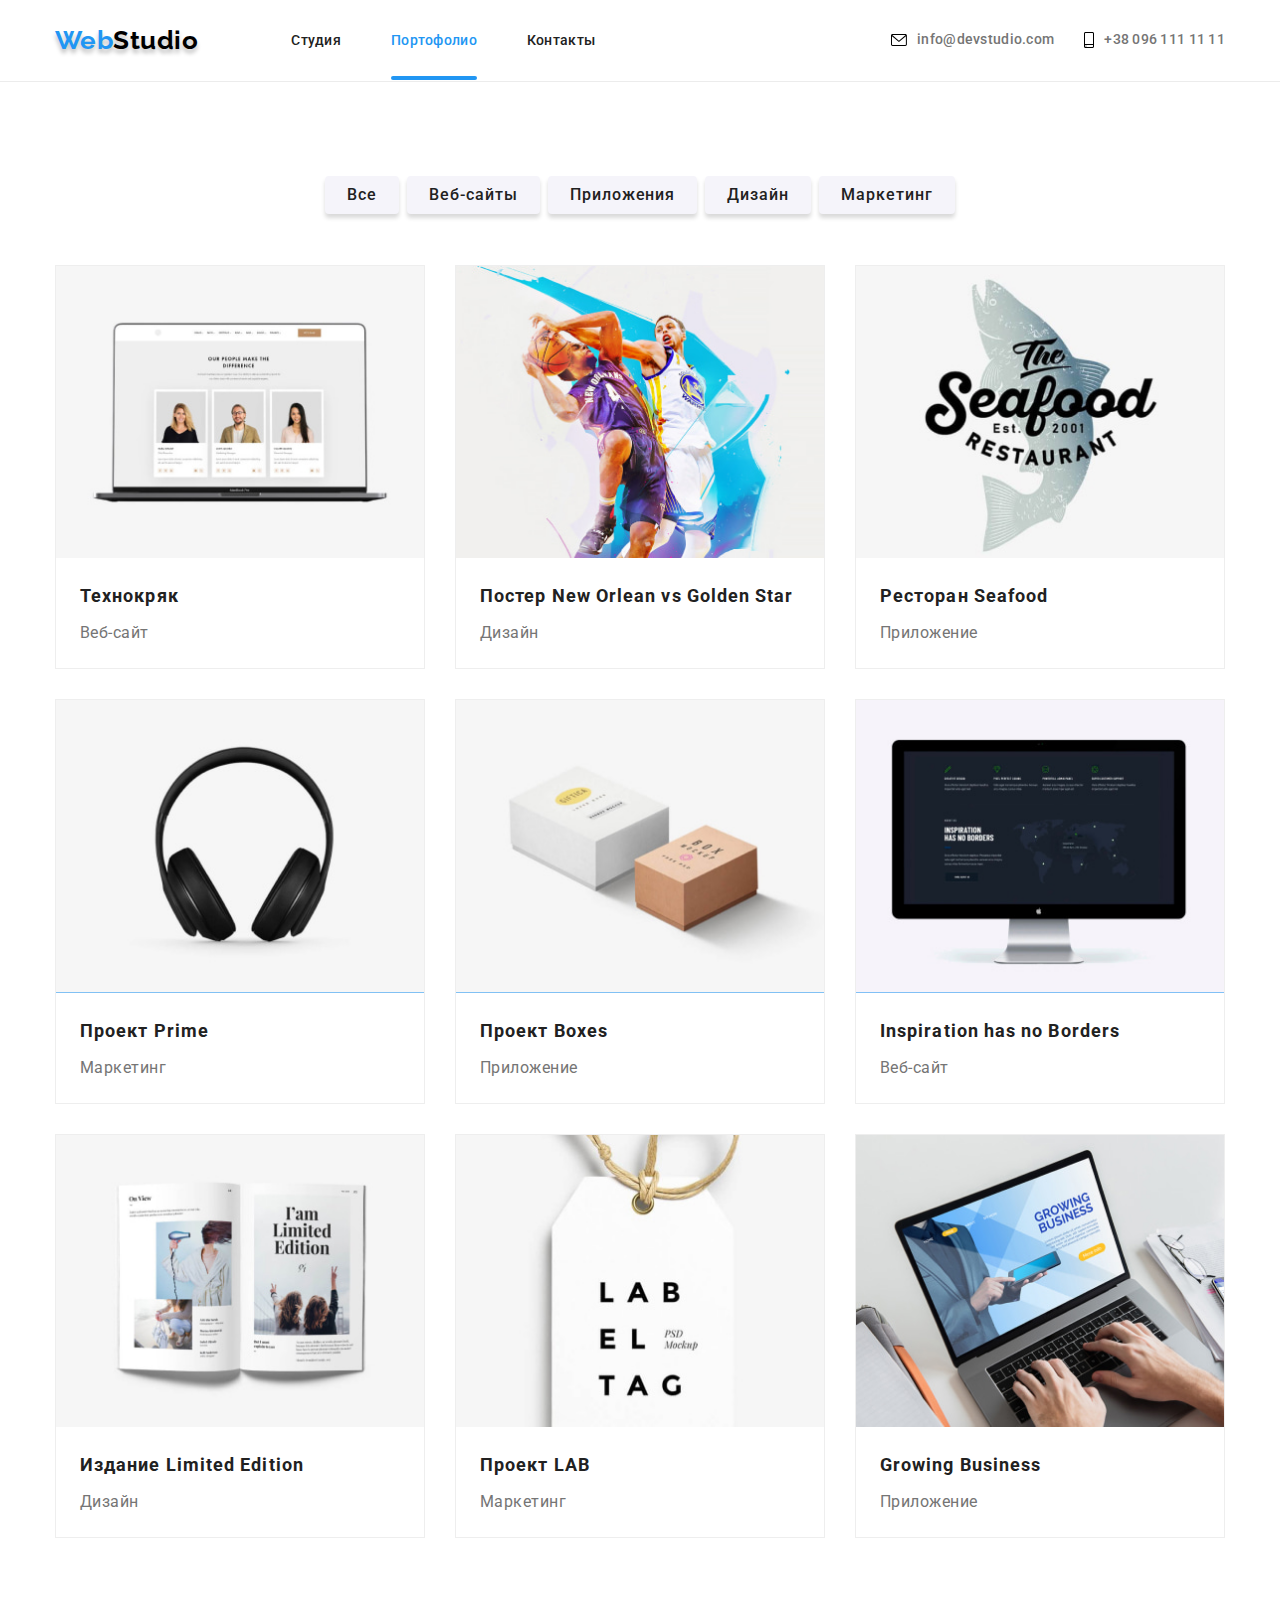
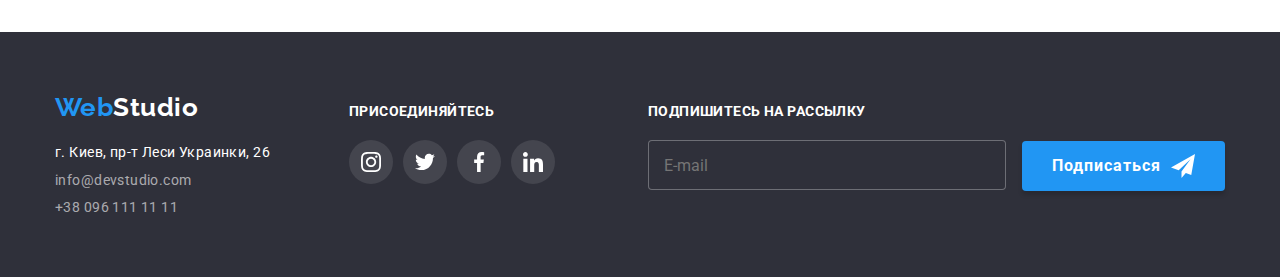
==== portfolio.html @ 53c4ccf6 "Добавляет ДЗ7" ====
<!DOCTYPE html>
<html lang="ru">
<head>
    <meta charset="UTF-8">
    <meta http-equiv="X-UA-Compatible" content="IE=edge">
    <meta name="viewport" content="width=device-width, initial-scale=1.0">
    <title>Портфолио</title>
    <link rel="preconnect" href="https://fonts.googleapis.com">
    <link rel="preconnect" href="https://fonts.gstatic.com" crossorigin>
    <link
        href="https://fonts.googleapis.com/css2?family=Hurricane&family=Raleway:wght@700&family=Roboto:wght@400;500;700;900&display=swap"
        rel="stylesheet">
    <link rel="stylesheet" href="https://cdnjs.cloudflare.com/ajax/libs/modern-normalize/1.1.0/modern-normalize.min.css">
    <link rel="stylesheet" href="./css/main.min.css">
</head>
<body>

    <!--Шапка сайта-->
    <header class="page-header">
        <div class="container container__header">
            <a href="./index.html" class="logo"><span class="logo__web">Web</span>Studio</a>
            <nav>
                <ul class="navigation">
                    <li class="navigation__item"><a href="./index.html" class="navigation__link">Студия</a></li>
                    <li class="navigation__item"><a href="./portfolio.html" class="navigation__link navigation__link--current">Портофолио</a></li>
                    <li class="navigation__item"><a href="" class="navigation__link">Контакты</a></li>
                </ul>
            </nav>
            <ul class="contacts-list">
                <li class="contacts-lis__item"><a href="mailto:info@devstudio.com" class="contacts-list__link">
                        <span class="contacts-list__icon">
                            <svg class="button-icon" width="16px" height="12px">
                                <use href="./images/icons.svg#icon-envelope"></use>
                            </svg>
                        </span>
                        info@devstudio.com</a></li>
                <li class="contacts-lis__item"><a href="tel:+380961111111" class="contacts-list__link">
                        <span class="contacts-list__icon">
                            <svg class="button-icon" width="10px" height="16px">
                                <use href="./images/icons.svg#icon-smartphone"></use>
                            </svg>
                        </span>
                        +38 096 111 11 11</a></li>
            </ul>
        </div>
    </header>

    <main>

        <!--Наше портфолио-->
        <section class="section">
            <div class="container">
                <h1 class="visually-hidden">Наше портфолио</h1>
                <ul class="button-list">
                    <li class="button-list__item">
                        <button type="button" class="button button--secondary">Все</button>
                    </li>

                    <li class="button-list__item">
                        <button type="button" class="button button--secondary">Веб-сайты</button>
                    </li>

                    <li class="button-list__item">
                        <button type="button" class="button button--secondary">Приложения</button>
                    </li>

                    <li class="button-list__item">
                        <button type="button" class="button button--secondary">Дизайн</button>
                    </li>
                    
                    <li class="button-list__item">
                        <button type="button" class="button button--secondary">Маркетинг</button>
                    </li>
                </ul>

                <ul class="card-list">
                    <li class="card-list__item">
                        <a href="" class="card-work">
                            <div class="card-work__thumb">
                                <img src="./images/technoquack.jpg" alt="Пример веб-сайта на ноут-буке">
                                <div class="card-work___overlay">
                                    <p class="card-work__description">Ресурс предлагает комплексные предложения с разным уровнем функционала и сервисов. Все это
                                        позволит посетителю получить
                                        исчерпывающие сведения о компании или частном лице.</p>
                                </div>
                            </div>
                            <div class="card-work__article">
                                <h2 class="card-work__title">Технокряк</h2>
                                <p class="card-work__category">Веб-сайт</p>
                            </div>
                        </a>
                    </li>

                    <li class="card-list__item">
                        <a href="" class="card-work">
                            <div class="card-work__thumb">
                                <img src="./images/orlean.jpg" alt="Два баскетболиста">
                                <div class="card-work___overlay">
                                    <p class="card-work__description">Ресурс предлагает комплексные предложения с разным уровнем функционала и сервисов. Все это
                                        позволит посетителю получить
                                        исчерпывающие сведения о компании или частном лице.</p>
                                </div>
                            </div>
                            <div class="card-work__article">
                                <h2 class="card-work__title">Постер New Orlean vs Golden Star</h2>
                                <p class="card-work__category">Дизайн</p>
                            </div>
                        </a>
                    </li>

                    <li class="card-list__item">
                        <a href="" class="card-work">
                            <div class="card-work__thumb">
                                <img src="./images/seafood.jpg" alt="Эмблема рыбного ресторана">
                                <div class="card-work___overlay">
                                    <p class="card-work__description">Ресурс предлагает комплексные предложения с разным уровнем функционала и сервисов. Все это
                                        позволит посетителю получить
                                        исчерпывающие сведения о компании или частном лице.</p>
                                </div>
                            </div>
                            <div class="card-work__article">
                                <h2 class="card-work__title">Ресторан Seafood</h2>
                                <p class="card-work__category">Приложение</p>
                            </div>
                        </a>
                    </li>

                    <li class="card-list__item">
                        <a href="" class="card-work">
                            <div class="card-work__thumb">
                                <img src="./images/prime.jpg" alt="Черные наушники">
                                <div class="card-work___overlay">
                                    <p class="card-work__description">Ресурс предлагает комплексные предложения с разным уровнем функционала и сервисов. Все это
                                        позволит посетителю получить
                                        исчерпывающие сведения о компании или частном лице.</p>
                                </div>
                            </div>
                            <div class="card-work__article">
                                <h2 class="card-work__title">Проект Prime</h2>
                                <p class="card-work__category">Маркетинг</p>
                            </div>
                        </a>
                    </li>

                    <li class="card-list__item">
                        <a href="" class="card-work">
                            <div class="card-work__thumb">
                                <img src="./images/boxes.jpg" alt="Две картонные каробки">
                                <div class="card-work___overlay">
                                    <p class="card-work__description">Ресурс предлагает комплексные предложения с разным уровнем функционала и сервисов. Все это
                                        позволит посетителю получить
                                        исчерпывающие сведения о компании или частном лице.</p>
                                </div>
                            </div>
                            <div class="card-work__article">
                                <h2 class="card-work__title">Проект Boxes</h2>
                                <p class="card-work__category">Приложение</p>
                            </div>
                        </a>
                    </li>

                    <li class="card-list__item">
                        <a href="" class="card-work">
                            <div class="card-work__thumb">
                                <img src="./images/inspiration.jpg" alt="Пример веб-сайта на монитору">
                                <div class="card-work___overlay">
                                    <p class="card-work__description">Ресурс предлагает комплексные предложения с разным уровнем функционала и сервисов. Все это
                                        позволит посетителю получить
                                        исчерпывающие сведения о компании или частном лице.</p>
                                </div>
                            </div>
                            <div class="card-work__article">
                                <h2 class="card-work__title">Inspiration has no Borders</h2>
                                <p class="card-work__category">Веб-сайт</p>
                            </div>
                        </a>
                    </li>

                    <li class="card-list__item">
                        <a href="" class="card-work">
                            <div class="card-work__thumb">
                                <img src="./images/publishing.jpg" alt="Открытый журнал">
                                <div class="card-work___overlay">
                                    <p class="card-work__description">Ресурс предлагает комплексные предложения с разным уровнем функционала и сервисов. Все это
                                        позволит посетителю получить
                                        исчерпывающие сведения о компании или частном лице.</p>
                                </div>
                            </div>
                            <div class="card-work__article">
                                <h2 class="card-work__title">Издание Limited Edition</h2>
                                <p class="card-work__category">Дизайн</p>
                            </div>
                        </a>
                    </li>

                    <li class="card-list__item">
                        <a href="" class="card-work">
                            <div class="card-work__thumb">
                                <img src="./images/lab.jpg" alt="Бирка с надписью">
                                <div class="card-work___overlay">
                                    <p class="card-work__description">Ресурс предлагает комплексные предложения с разным уровнем функционала и сервисов. Все это
                                        позволит посетителю получить
                                        исчерпывающие сведения о компании или частном лице.</p>
                                </div>
                            </div>
                            <div class="card-work__article">
                                <h2 class="card-work__title">Проект LAB</h2>
                                <p class="card-work__category">Маркетинг</p>
                            </div>
                        </a>
                    </li>

                    <li class="card-list__item">
                        <a href="" class="card-work">
                            <div class="card-work__thumb">
                                <img src="./images/business.jpg" alt="Открытий ноут-бук">
                                <div class="card-work___overlay">
                                    <p class="card-work__description">Ресурс предлагает комплексные предложения с разным уровнем функционала и сервисов. Все это
                                        позволит посетителю получить
                                        исчерпывающие сведения о компании или частном лице.</p>
                                </div>
                            </div>
                            <div class="card-work__article">
                                <h2 class="card-work__title">Growing Business</h2>
                                <p class="card-work__category">Приложение</p>
                            </div>
                        </a>
                    </li>
                </ul>
            </div>
        </section>

    </main>

    <!--Подвал с контактами-->
    <footer class="section-footer">
        <div class="container container--footer">
            <div class="container-contacts">
                <a href="./index.html" class="logo-footer"><span class="logo__web">Web</span>Studio</a>
                <address>
                    <ul class="footer-contacts">
                        <li class="footer-contacts__item">
                            <a href="https://www.google.com.ua/maps/place/%D0%B1%D1%83%D0%BB.+%D0%9B%D0%B5%D1%81%D0%B8+%D0%A3%D0%BA%D1%80%D0%B0%D0%B8%D0%BD%D0%BA%D0%B8,+26,+%D0%9A%D0%B8%D0%B5%D0%B2,+02000/@50.4265807,30.5361971,17z/data=!3m1!4b1!4m5!3m4!1s0x40d4cf0e033ecbe9:0x57a4dffefec77da0!8m2!3d50.4265807!4d30.5383859?hl=ru"
                                target="_blank" title="Карта Google" class="footer-contacts__address">г. Киев, пр-т Леси
                                Украинки, 26 </a>
                        </li>
                        <li class="footer-contacts__item">
                            <a href="mailto:info@devstudio.com" class="footer-contacts__link">info@devstudio.com</a><br />
                        </li>
                        <li class="footer-contacts__item">
                            <a href="tel:+380961111111" class="footer-contacts__link">+38 096 111 11 11</a>
                        </li>
                    </ul>
                </address>
            </div>
    
            <div class="footer-join">
                <p class="footer-join__title">Присоединяйтесь</p>
                <ul class="social">
                    <li class="social__item">
                        <a href="" class="footer-join__icon" aria-label="instagram">
                            <span class="visually-hidden">Instagram</span>
                            <svg class="social-icon" width="20px" height="20px">
                                <use href="./images/icons.svg#icon-instagram"></use>
                            </svg>
                        </a>
                    </li>
    
                    <li class="social__item">
                        <a href="" class="footer-join__icon" aria-label="twitter">
                            <span class="visually-hidden">Twitter</span>
                            <svg class="social-icon" width="20px" height="20px">
                                <use href="./images/icons.svg#icon-twitter"></use>
                            </svg>
                        </a>
                    </li>
    
                    <li class="social__item">
                        <a href="" class="footer-join__icon" aria-label="facebook">
                            <span class="visually-hidden">Facebook</span>
                            <svg class="social-icon" width="20px" height="20px">
                                <use href="./images/icons.svg#icon-facebook"></use>
                            </svg>
                        </a>
                    </li>
    
                    <li class="social__item">
                        <a href="" class="footer-join__icon" aria-label="linkedin">
                            <span class="visually-hidden">Linkedin</span>
                            <svg class="social-icon" width="20px" height="20px">
                                <use href="./images/icons.svg#icon-linkedin"></use>
                            </svg>
                        </a>
                    </li>
                </ul>
            </div>
    
            <!-- Подписка в футере -->
            <div class="subscription">
                <p class="footer-join__title">Подпишитесь на рассылку</p>
                <form>
                    <label for="email"></label>
                    <input class="subscription__input" type="email" name="subscription" id="email" placeholder="E-mail">
                    <button class="button" type="submit">
                        Подписаться
                        <svg class="button-icon social-icon--left" width="24px" height="24px">
                            <use href="./images/icons.svg#icon-send"></use>
                        </svg>
                    </button>
                </form>
            </div>
    
        </div>
    </footer>

</body>
</html>
---- css/main.min.css ----
html{-webkit-box-sizing:border-box;box-sizing:border-box}*,*::before *::after{-webkit-box-sizing:inherit;box-sizing:inherit}body{background-color:#fff;color:#757575;font-family:'Roboto', sans-serif;letter-spacing:0.03em}img{display:block;max-width:100%;height:auto}button{font-family:inherit;cursor:pointer}.container{width:100%;max-width:1200px;padding-left:15px;padding-right:15px;margin-left:auto;margin-right:auto}.section,.section--another-background{padding-top:94px;padding-bottom:94px}.social-icon,.social-icon--left,.icon{fill:currentColor}.navigation,.contacts-list,.advantages,.activity,.team,.social,.clients,.footer-contacts,.button-list,.card-list{padding:0;margin:0;list-style:none}.logo,.logo-footer{color:#000;text-decoration:none;font-family:'Raleway', sans-serif;font-weight:700;font-size:26px;line-height:1.19}.visually-hidden{position:absolute;width:1px;height:1px;margin:-1px;padding:0px;border:0px;white-space:nowrap;-webkit-clip-path:inset(100%);clip-path:inset(100%);clip:rect(0 0 0 0);overflow:hidden}.page-header{padding-top:25px;padding-bottom:25px;border-bottom:1px solid #ECECEC}.container__header{display:-webkit-box;display:-ms-flexbox;display:flex;-webkit-box-align:center;-ms-flex-align:center;align-items:center}.navigation{display:-webkit-box;display:-ms-flexbox;display:flex;-webkit-box-align:center;-ms-flex-align:center;align-items:center}.navigation__item:not(:last-child){margin-right:50px}.navigation__link{color:#212121;text-decoration:none;font-weight:500;font-size:14px;line-height:1.14;letter-spacing:0.02em;padding-top:32px;padding-bottom:32px;-webkit-transition-property:color;transition-property:color;-webkit-transition-duration:250ms;transition-duration:250ms;-webkit-transition-timing-function:cubic-bezier(0.4, 0, 0.2, 1);transition-timing-function:cubic-bezier(0.4, 0, 0.2, 1)}.navigation__link:hover,.navigation__link:focus{position:relative;color:#2196f3}.navigation__link--current{position:relative;color:#2196f3}.navigation__link--current::after{content:'';position:absolute;left:0;bottom:0;display:block;width:100%;height:4px;background-color:#2196f3;border-radius:2px}.contacts-list{display:-webkit-box;display:-ms-flexbox;display:flex;margin-left:auto}.contacts-list__icon{display:-webkit-box;display:-ms-flexbox;display:flex;margin-right:10px}.contacts-lis__item:not(:last-child){margin-right:30px}.contacts-list__link{display:-webkit-box;display:-ms-flexbox;display:flex;-webkit-box-align:center;-ms-flex-align:center;align-items:center;color:#757575;text-decoration:none;font-weight:500;font-size:14px;line-height:1.14;letter-spacing:0.02em;-webkit-transition-property:color;transition-property:color;-webkit-transition-duration:250ms;transition-duration:250ms;-webkit-transition-timing-function:cubic-bezier(0.4, 0, 0.2, 1);transition-timing-function:cubic-bezier(0.4, 0, 0.2, 1)}.contacts-list__link:hover,.contacts-list__link:focus{color:#2196f3}.logo{margin-right:93px;text-shadow:0px 4px 4px rgba(0,0,0,0.25)}.logo__web{color:#2196f3}.logo-footer{color:#fff;margin-bottom:20px;display:-webkit-box;display:-ms-flexbox;display:flex}.section-main__title{color:#fff;font-weight:900;font-size:44px;line-height:1.36;letter-spacing:0.06em;text-transform:uppercase;margin-top:0px;margin-bottom:30px}.section-main{max-width:1600px;margin-right:auto;margin-left:auto;padding:200px 0;text-align:center;background-color:#C4C4C4;background-image:-webkit-gradient(linear, left top, right top, from(rgba(47,48,58,0.4)), to(rgba(47,48,58,0.4))),url("../images/hero.jpg");background-image:linear-gradient(to right, rgba(47,48,58,0.4), rgba(47,48,58,0.4)),url("../images/hero.jpg");background-repeat:no-repeat;background-size:cover;background-position:center}.button,.button--secondary{display:-webkit-inline-box;display:-ms-inline-flexbox;display:inline-flex;-webkit-box-align:center;-ms-flex-align:center;align-items:center;text-align:center;margin-right:auto;margin-left:auto;padding:10px 30px;font-weight:700;font-size:16px;line-height:1.88;letter-spacing:0.06em;color:#fff;background-color:#2196f3;-webkit-box-shadow:0px 4px 4px rgba(0,0,0,0.15);box-shadow:0px 4px 4px rgba(0,0,0,0.15);border-radius:4px;border:none;-webkit-transition-property:background-color;transition-property:background-color;-webkit-transition-duration:250ms;transition-duration:250ms;-webkit-transition-timing-function:cubic-bezier(0.4, 0, 0.2, 1);transition-timing-function:cubic-bezier(0.4, 0, 0.2, 1)}.button:hover,.button--secondary:hover,.button:focus,.button--secondary:focus{background-color:#188CE8}.advantages{display:-webkit-box;display:-ms-flexbox;display:flex}.advantages__item:not(:last-child){margin-right:30px}.advantages__box{display:-webkit-box;display:-ms-flexbox;display:flex;-webkit-box-pack:center;-ms-flex-pack:center;justify-content:center;-webkit-box-align:center;-ms-flex-align:center;align-items:center;width:270px;height:120px;background-color:#f5f4fa;border-radius:4px;margin-bottom:30px;margin-top:0px}.advantages__title{color:#212121;font-weight:700;font-size:14px;line-height:1.14;text-transform:uppercase;margin-top:0px;margin-bottom:10px}.advantages__text{font-size:14px;line-height:1.71;margin-top:0px;margin-bottom:0px}.section--no-padding-top{padding-top:0px}.section__title{color:#212121;font-weight:700;font-size:36px;line-height:1.17;text-align:center;margin-top:0px;margin-bottom:50px}.activity{display:-webkit-box;display:-ms-flexbox;display:flex;-webkit-box-pack:justify;-ms-flex-pack:justify;justify-content:space-between}.activity__content{font-weight:700;font-size:14px;line-height:1.14;letter-spacing:0.03em;text-transform:uppercase;color:#fff;margin:0px}.activity__item{position:relative}.activity__card{display:-webkit-box;display:-ms-flexbox;display:flex;-webkit-box-align:center;-ms-flex-align:center;align-items:center;-webkit-box-pack:center;-ms-flex-pack:center;justify-content:center;width:370px;height:70px;background:rgba(47,48,58,0.8);position:absolute;bottom:0;right:0}.section--another-background{background-color:#f5f4fa}.team{display:-webkit-box;display:-ms-flexbox;display:flex}.team-item{background:#fff;-webkit-box-shadow:0px 1px 3px rgba(0,0,0,0.12),0px 1px 1px rgba(0,0,0,0.14),0px 2px 1px rgba(0,0,0,0.2);box-shadow:0px 1px 3px rgba(0,0,0,0.12),0px 1px 1px rgba(0,0,0,0.14),0px 2px 1px rgba(0,0,0,0.2);border-radius:0px 0px 4px 4px}.team-item:not(:last-child){margin-right:30px}.team__card{padding-top:30px;padding-bottom:30px}.team__title{color:#212121;font-weight:500;font-size:16px;line-height:1.19;text-align:center;margin-top:0px;margin-bottom:10px}.team__text{font-size:16px;line-height:1.19;text-align:center;margin-top:0px;margin-bottom:16px}.social{display:-webkit-box;display:-ms-flexbox;display:flex;-webkit-box-pack:center;-ms-flex-pack:center;justify-content:center}.social__link,.footer-join__icon{display:-webkit-box;display:-ms-flexbox;display:flex;-webkit-box-pack:center;-ms-flex-pack:center;justify-content:center;-webkit-box-align:center;-ms-flex-align:center;align-items:center;margin:0px;padding:0px;width:44px;height:44px;border:none;border-radius:50%;background-color:#fff;color:#AFB1B8;-webkit-transition-property:background-color, color;transition-property:background-color, color;-webkit-transition-duration:250ms;transition-duration:250ms;-webkit-transition-timing-function:cubic-bezier(0.4, 0, 0.2, 1);transition-timing-function:cubic-bezier(0.4, 0, 0.2, 1)}.social__link:hover,.footer-join__icon:hover,.social__link:focus,.footer-join__icon:focus{background-color:#2196f3;color:#fff}.social__item:not(:last-child){margin-right:10px}.clients{display:-webkit-box;display:-ms-flexbox;display:flex;-webkit-box-pack:center;-ms-flex-pack:center;justify-content:center}.clients__link{display:-webkit-box;display:-ms-flexbox;display:flex;-webkit-box-pack:center;-ms-flex-pack:center;justify-content:center;-webkit-box-align:center;-ms-flex-align:center;align-items:center;margin:0px;padding:0px;width:170px;height:92px;background-color:#fff;border:1px solid #AFB1B8;border-radius:4px;color:#AFB1B8;-webkit-transition-property:border, color;transition-property:border, color;-webkit-transition-duration:250ms;transition-duration:250ms;-webkit-transition-timing-function:cubic-bezier(0.4, 0, 0.2, 1);transition-timing-function:cubic-bezier(0.4, 0, 0.2, 1)}.clients__link:hover,.clients__link:focus{border:1px solid #2196f3;color:#2196f3}.clients__item:not(:last-child){margin-right:30px}.section-footer{background-color:#2f303a;padding-top:60px;padding-bottom:60px}.container--footer{display:-webkit-box;display:-ms-flexbox;display:flex;-webkit-box-align:baseline;-ms-flex-align:baseline;align-items:baseline}.container-contacts{margin-right:70px;-webkit-box-flex:1;-ms-flex-positive:1;flex-grow:1}.footer-contacts__item:not(:last-child){margin-bottom:9px}.footer-contacts__link{font-style:normal;font-size:14px;letter-spacing:0.03em;color:rgba(255,255,255,0.6);text-decoration:none;-webkit-transition-property:color;transition-property:color;-webkit-transition-duration:250ms;transition-duration:250ms;-webkit-transition-timing-function:cubic-bezier(0.4, 0, 0.2, 1);transition-timing-function:cubic-bezier(0.4, 0, 0.2, 1)}.footer-contacts__link:hover,.footer-contacts__link:focus{color:#2196f3}.footer-contacts__address{font-style:normal;color:#fff;font-size:14px;letter-spacing:0.03em;text-decoration:none;-webkit-transition-property:color;transition-property:color;-webkit-transition-duration:250ms;transition-duration:250ms;-webkit-transition-timing-function:cubic-bezier(0.4, 0, 0.2, 1);transition-timing-function:cubic-bezier(0.4, 0, 0.2, 1)}.footer-contacts__address:hover,.footer-contacts__address:focus{color:#2196f3}.footer-join{margin-right:93px}.footer-join__title{font-weight:700;font-size:14px;line-height:1.14;letter-spacing:0.03em;text-transform:uppercase;color:#fff;margin-bottom:20px;margin-top:0px}.footer-join__icon{background-color:rgba(255,255,255,0.1);color:#fff}.subscription__input{width:358px;height:50px;padding:15px;border:1px solid rgba(255,255,255,0.3);border-radius:4px;font-size:16px;color:rgba(255,255,255,0.6);background-color:#2f303a;margin-right:12px}.social-icon--left{margin-left:10px}.backdrop{position:fixed;top:0;left:0;width:100%;height:100%;background:rgba(0,0,0,0.2);opacity:1;-webkit-transition:opacity 250ms cubic-bezier(0.4, 0, 0.2, 1),visibility 250ms cubic-bezier(0.4, 0, 0.2, 1);transition:opacity 250ms cubic-bezier(0.4, 0, 0.2, 1),visibility 250ms cubic-bezier(0.4, 0, 0.2, 1)}.backdrop.is-hidden{opacity:0;pointer-events:none;visibility:hidden;overflow:auto}.backdrop.is-hidden .modal{-webkit-transform:translate(-50%, -50%) scale(0.9);transform:translate(-50%, -50%) scale(0.9)}.modal{position:absolute;top:50%;left:50%;width:528px;padding:40px;background:#fff;-webkit-box-shadow:0px 1px 3px rgba(0,0,0,0.12),0px 1px 1px rgba(0,0,0,0.14),0px 2px 1px rgba(0,0,0,0.2);box-shadow:0px 1px 3px rgba(0,0,0,0.12),0px 1px 1px rgba(0,0,0,0.14),0px 2px 1px rgba(0,0,0,0.2);border-radius:4px;-webkit-transform:translate(-50%, -50%) scale(1);transform:translate(-50%, -50%) scale(1);-webkit-transition:-webkit-transform 250ms cubic-bezier(0.4, 0, 0.2, 1);transition:-webkit-transform 250ms cubic-bezier(0.4, 0, 0.2, 1);transition:transform 250ms cubic-bezier(0.4, 0, 0.2, 1);transition:transform 250ms cubic-bezier(0.4, 0, 0.2, 1), -webkit-transform 250ms cubic-bezier(0.4, 0, 0.2, 1)}.button-close{position:absolute;top:8px;right:8px;display:-webkit-box;display:-ms-flexbox;display:flex;-webkit-box-align:center;-ms-flex-align:center;align-items:center;-webkit-box-pack:center;-ms-flex-pack:center;justify-content:center;width:30px;height:30px;border:1px solid rgba(0,0,0,0.1);border-radius:50%;padding:0;background-color:#fff}.button-close__icon{fill:#212121;-webkit-transition-property:fill;transition-property:fill;-webkit-transition-duration:250ms;transition-duration:250ms;-webkit-transition-timing-function:cubic-bezier(0.4, 0, 0.2, 1);transition-timing-function:cubic-bezier(0.4, 0, 0.2, 1)}.button-close:hover .button-close__icon,.button-close:focus .button-close__icon{fill:#2196f3}.modal__title{text-align:center;font-style:normal;font-weight:700;font-size:20px;line-height:1.15;letter-spacing:0.03em;color:#212121;margin-top:0px;margin-bottom:12px}.form-field{display:-webkit-box;display:-ms-flexbox;display:flex;-webkit-box-orient:vertical;-webkit-box-direction:normal;-ms-flex-direction:column;flex-direction:column;margin-bottom:10px}.form-field__label{font-size:12px;line-height:1.17;letter-spacing:0.01em;color:#757575;margin-bottom:4px}.form-field__input{padding:11px 12px 11px 42px;border:1px solid rgba(33,33,33,0.2);-webkit-box-sizing:border-box;box-sizing:border-box;border-radius:4px;width:100%;-webkit-transition-property:border;transition-property:border;-webkit-transition-duration:250ms;transition-duration:250ms;-webkit-transition-timing-function:cubic-bezier(0.4, 0, 0.2, 1);transition-timing-function:cubic-bezier(0.4, 0, 0.2, 1)}.form-field__input:hover,.form-field__input:focus{border:1px solid #2196f3}.form-field--comment{margin-bottom:20px}.form-field__block{position:relative;display:-webkit-box;display:-ms-flexbox;display:flex}.form-field__icon{position:absolute;top:50%;left:15px;-webkit-transform:translateY(-50%);transform:translateY(-50%);fill:#212121;-webkit-transition-property:fill;transition-property:fill;-webkit-transition-duration:250ms;transition-duration:250ms;-webkit-transition-timing-function:cubic-bezier(0.4, 0, 0.2, 1);transition-timing-function:cubic-bezier(0.4, 0, 0.2, 1)}.form-field__input:hover ~ .form-field__icon,.form-field__input:focus ~ .form-field__icon{fill:#2196f3}.form-field__textarea{padding:12px 16px;border:1px solid rgba(33,33,33,0.2);-webkit-box-sizing:border-box;box-sizing:border-box;border-radius:4px;resize:none;height:120px;-webkit-transition-property:border;transition-property:border;-webkit-transition-duration:250ms;transition-duration:250ms;-webkit-transition-timing-function:cubic-bezier(0.4, 0, 0.2, 1);transition-timing-function:cubic-bezier(0.4, 0, 0.2, 1)}.form-field__textarea:hover,.form-field__textarea:focus{border:1px solid #2196f3}.form-field__textarea::-webkit-input-placeholder{font-size:12px;line-height:1.17;letter-spacing:0.01em;color:rgba(117,117,117,0.5)}.form-field__textarea:-ms-input-placeholder{font-size:12px;line-height:1.17;letter-spacing:0.01em;color:rgba(117,117,117,0.5)}.form-field__textarea::-ms-input-placeholder{font-size:12px;line-height:1.17;letter-spacing:0.01em;color:rgba(117,117,117,0.5)}.form-field__textarea::placeholder{font-size:12px;line-height:1.17;letter-spacing:0.01em;color:rgba(117,117,117,0.5)}.form-checkbox{margin-bottom:30px}.form-checkbox__label{display:-webkit-box;display:-ms-flexbox;display:flex;-webkit-box-align:center;-ms-flex-align:center;align-items:center;-webkit-box-pack:center;-ms-flex-pack:center;justify-content:center;font-size:14px;line-height:1.71;letter-spacing:0.03em;color:#757575}.form-checkbox__link{color:#2196f3;padding-left:2px}.form-checkbox__icon{border:1px solid #212121;border-radius:2px;fill:#fff;margin-right:7px}.form-checkbox__input:checked+.form-checkbox__icon{fill:#fff;background-color:#2196f3;border-color:#2196f3;background-origin:border-box}.form-checkbox__input{position:absolute;width:1px;height:1px;margin:-1px;padding:0px;border:0px;white-space:nowrap;-webkit-clip-path:inset(100%);clip-path:inset(100%);clip:rect(0 0 0 0);overflow:hidden}.button--modal{display:block;padding:10px 55px}.button-list{display:-webkit-box;display:-ms-flexbox;display:flex;-webkit-box-pack:center;-ms-flex-pack:center;justify-content:center;margin-bottom:51px}.button-list__item:not(:last-child){margin-right:8px}.button--secondary{color:#212121;background-color:#f5f4fa;font-weight:500;font-size:16px;line-height:1.63;padding:6px 22px;-webkit-transition-property:color, background-color, -webkit-box-shadow;transition-property:color, background-color, -webkit-box-shadow;transition-property:color, background-color, box-shadow;transition-property:color, background-color, box-shadow, -webkit-box-shadow;-webkit-transition-duration:250ms;transition-duration:250ms;-webkit-transition-timing-function:cubic-bezier(0.4, 0, 0.2, 1);transition-timing-function:cubic-bezier(0.4, 0, 0.2, 1)}.button--secondary:hover,.button--secondary:focus{color:#fff;background-color:#2196f3;-webkit-box-shadow:0px 3px 1px rgba(0,0,0,0.1),0px 1px 2px rgba(0,0,0,0.08),0px 2px 2px rgba(0,0,0,0.12);box-shadow:0px 3px 1px rgba(0,0,0,0.1),0px 1px 2px rgba(0,0,0,0.08),0px 2px 2px rgba(0,0,0,0.12)}.card-list{display:-webkit-box;display:-ms-flexbox;display:flex;-ms-flex-wrap:wrap;flex-wrap:wrap}.card-list__item{-ms-flex-preferred-size:calc((100% - 60px) / 3);flex-basis:calc((100% - 60px) / 3);margin-right:30px;margin-bottom:30px}.card-list__item:nth-child(3n){margin-right:0}.card-list__item:nth-last-child(-n+3){margin-bottom:0}.card-work{display:block;color:#757575;text-decoration:none;background-color:#fff;border:1px solid #EEEEEE;-webkit-box-sizing:border-box;box-sizing:border-box;-webkit-transition-property:-webkit-box-shadow;transition-property:-webkit-box-shadow;transition-property:box-shadow;transition-property:box-shadow, -webkit-box-shadow;-webkit-transition-duration:250ms;transition-duration:250ms;-webkit-transition-timing-function:cubic-bezier(0.4, 0, 0.2, 1);transition-timing-function:cubic-bezier(0.4, 0, 0.2, 1)}.card-work:hover,.card-work:focus{-webkit-box-shadow:0px 1px 1px rgba(0,0,0,0.12),0px 4px 4px rgba(0,0,0,0.06),1px 4px 6px rgba(0,0,0,0.16);box-shadow:0px 1px 1px rgba(0,0,0,0.12),0px 4px 4px rgba(0,0,0,0.06),1px 4px 6px rgba(0,0,0,0.16)}.card-work__article{padding:20px 24px}.card-work__title{color:#212121;font-weight:700;font-size:18px;line-height:2;letter-spacing:0.06em;margin-top:0px;margin-bottom:4px}.card-work__category{font-size:16px;line-height:1.88;margin-top:0px;margin-bottom:0px}.card-work__thumb{position:relative;overflow:hidden}.card-work__description{font-weight:400;font-size:18px;line-height:1.56;letter-spacing:0.03em;color:#fff}.card-work___overlay{position:absolute;top:0;left:0;display:-webkit-box;display:-ms-flexbox;display:flex;-webkit-box-align:center;-ms-flex-align:center;align-items:center;-webkit-box-pack:center;-ms-flex-pack:center;justify-content:center;padding:63px 24px;width:100%;height:100%;background-color:rgba(33,150,243,0.9);-webkit-transform:translateY(100%);transform:translateY(100%);-webkit-transition:-webkit-transform 250ms cubic-bezier(0.4, 0, 0.2, 1);transition:-webkit-transform 250ms cubic-bezier(0.4, 0, 0.2, 1);transition:transform 250ms cubic-bezier(0.4, 0, 0.2, 1);transition:transform 250ms cubic-bezier(0.4, 0, 0.2, 1), -webkit-transform 250ms cubic-bezier(0.4, 0, 0.2, 1)}.card-work:hover .card-work___overlay,.card-work:focus .card-work___overlay{-webkit-transform:translateY(0);transform:translateY(0)}
/*# sourceMappingURL=main.min.css.map */
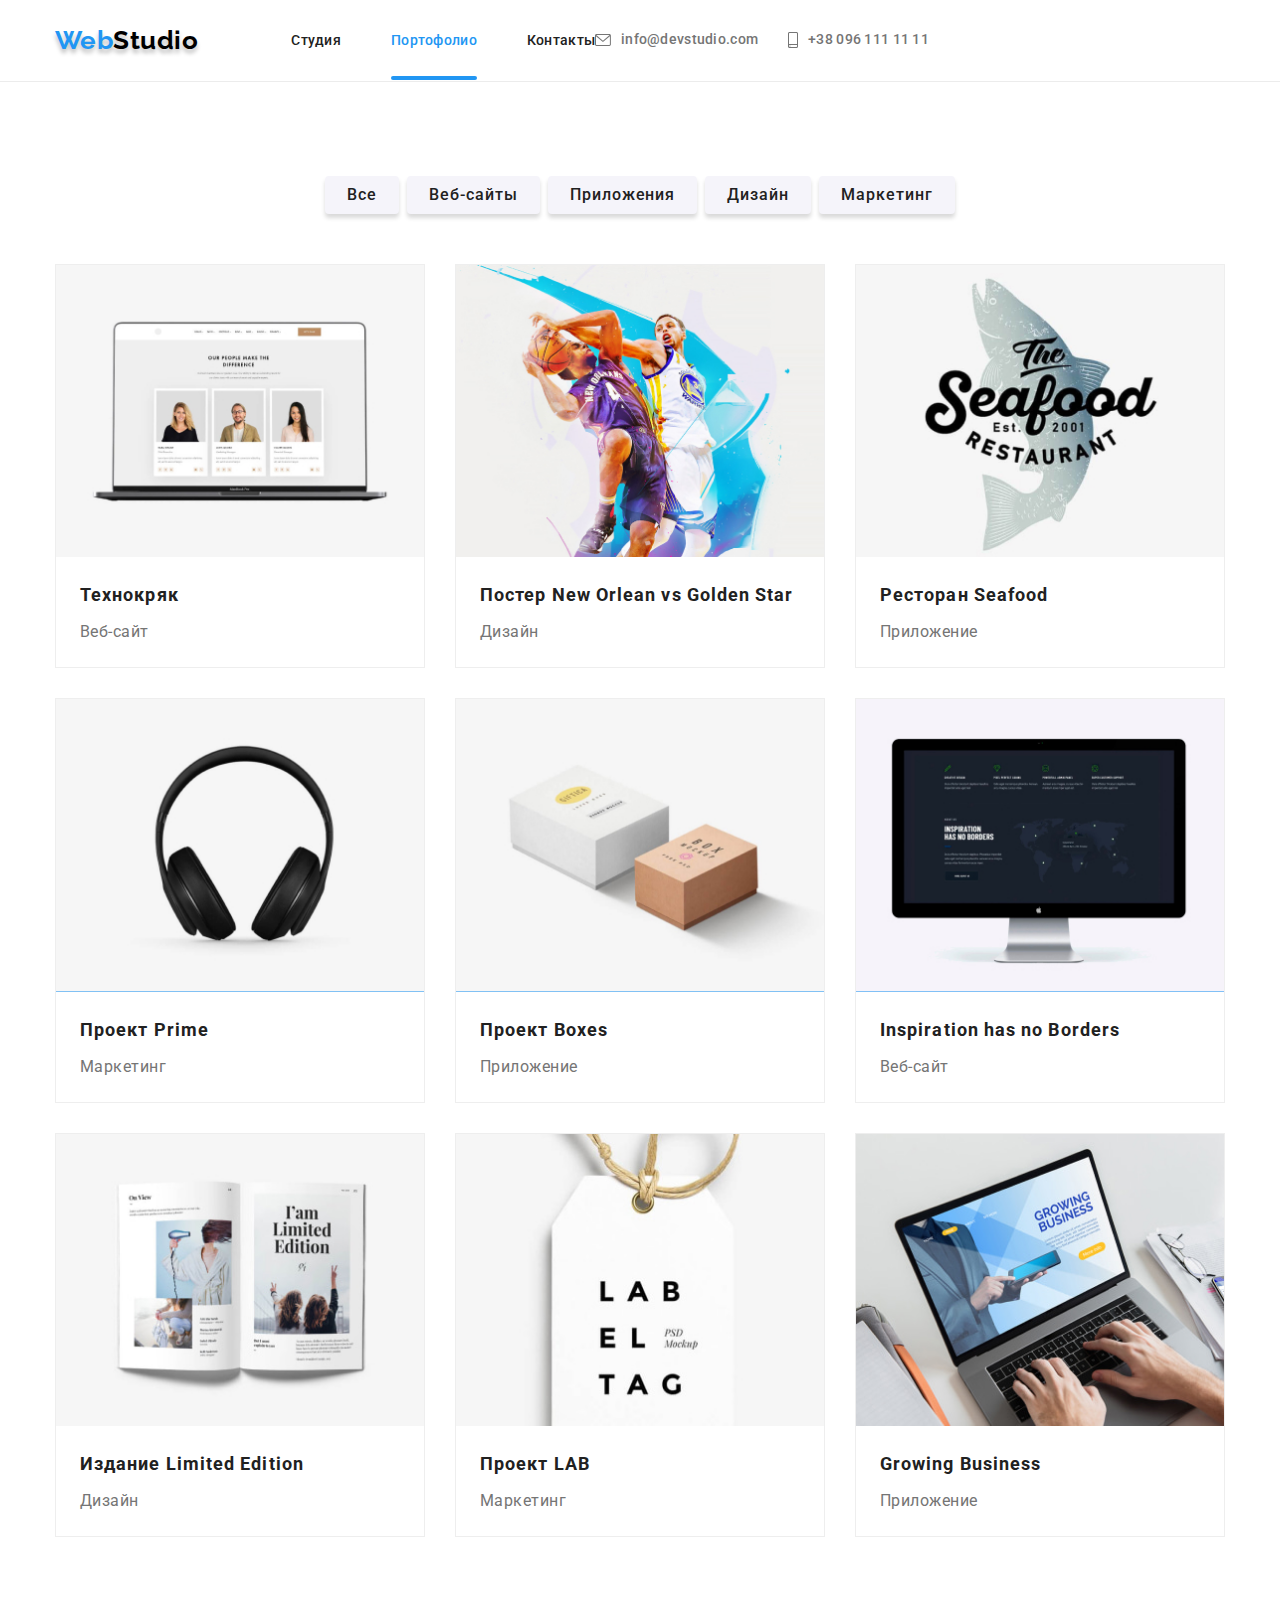
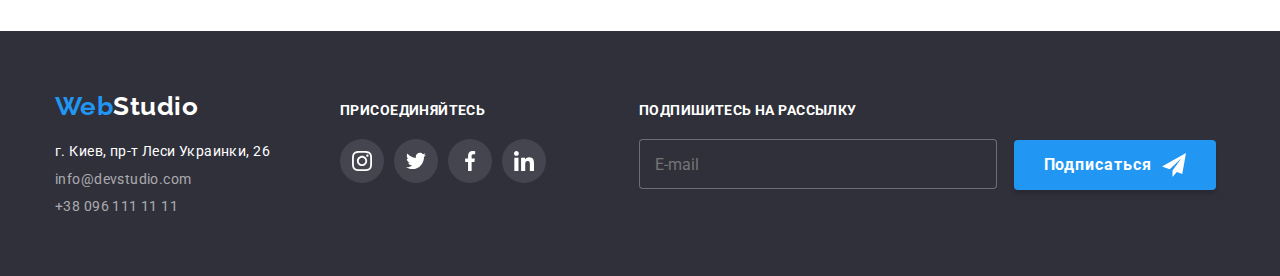
==== commit 74b12434: "Добавляет ДЗ8" ====
--- a/portfolio.html
+++ b/portfolio.html
@@ -77,7 +77,12 @@
                     <li class="card-list__item">
                         <a href="" class="card-work">
                             <div class="card-work__thumb">
-                                <img src="./images/technoquack.jpg" alt="Пример веб-сайта на ноут-буке">
+                                <picture>
+                                    <source srcset="./images/technoquack370.jpg 1x, ./images/technoquack370@2x.jpg 2x" media="(min-width: 1200px)">
+                                    <source srcset="./images/technoquack450.jpg 1x, ./images/technoquack450@2x.jpg 2x" media="(max-width: 767px)">
+                                    <source srcset="./images/technoquack354.jpg 1x, ./images/technoquack354@2x.jpg 2x" media="(min-width: 768px)">
+                                    <img src="./images/technoquack370.jpg" alt="Пример веб-сайта на ноут-буке">
+                                </picture>
                                 <div class="card-work___overlay">
                                     <p class="card-work__description">Ресурс предлагает комплексные предложения с разным уровнем функционала и сервисов. Все это
                                         позволит посетителю получить
@@ -94,7 +99,12 @@
                     <li class="card-list__item">
                         <a href="" class="card-work">
                             <div class="card-work__thumb">
-                                <img src="./images/orlean.jpg" alt="Два баскетболиста">
+                                <picture>
+                                    <source srcset="./images/orlean370.jpg 1x, ./images/orlean370@2x.jpg 2x" media="(min-width: 1200px)">
+                                    <source srcset="./images/orlean450.jpg 1x, ./images/orlean450@2x.jpg 2x" media="(max-width: 767px)">
+                                    <source srcset="./images/orlean354.jpg 1x, ./images/orlean354@2x.jpg 2x" media="(min-width: 768px)">
+                                    <img src="./images/orlean370.jpg" alt="Два баскетболиста">
+                                </picture>
                                 <div class="card-work___overlay">
                                     <p class="card-work__description">Ресурс предлагает комплексные предложения с разным уровнем функционала и сервисов. Все это
                                         позволит посетителю получить
@@ -111,7 +121,12 @@
                     <li class="card-list__item">
                         <a href="" class="card-work">
                             <div class="card-work__thumb">
-                                <img src="./images/seafood.jpg" alt="Эмблема рыбного ресторана">
+                                <picture>
+                                    <source srcset="./images/seafood370.jpg 1x, ./images/seafood370@2x.jpg 2x" media="(min-width: 1200px)">
+                                    <source srcset="./images/seafood450.jpg 1x, ./images/seafood450@2x.jpg 2x" media="(max-width: 767px)">
+                                    <source srcset="./images/seafood354.jpg 1x, ./images/seafood354@2x.jpg 2x" media="(min-width: 768px)">
+                                    <img src="./images/seafood370.jpg" alt="Эмблема рыбного ресторана">
+                                </picture>
                                 <div class="card-work___overlay">
                                     <p class="card-work__description">Ресурс предлагает комплексные предложения с разным уровнем функционала и сервисов. Все это
                                         позволит посетителю получить
@@ -128,7 +143,12 @@
                     <li class="card-list__item">
                         <a href="" class="card-work">
                             <div class="card-work__thumb">
-                                <img src="./images/prime.jpg" alt="Черные наушники">
+                                <picture>
+                                    <source srcset="./images/prime370.jpg 1x, ./images/prime370@2x.jpg 2x" media="(min-width: 1200px)">
+                                    <source srcset="./images/prime450.jpg 1x, ./images/prime450@2x.jpg 2x" media="(max-width: 767px)">
+                                    <source srcset="./images/prime354.jpg 1x, ./images/prime354@2x.jpg 2x" media="(min-width: 768px)">
+                                    <img src="./images/prime370.jpg" alt="Черные наушники">
+                                </picture>
                                 <div class="card-work___overlay">
                                     <p class="card-work__description">Ресурс предлагает комплексные предложения с разным уровнем функционала и сервисов. Все это
                                         позволит посетителю получить
@@ -145,7 +165,12 @@
                     <li class="card-list__item">
                         <a href="" class="card-work">
                             <div class="card-work__thumb">
-                                <img src="./images/boxes.jpg" alt="Две картонные каробки">
+                                <picture>
+                                    <source srcset="./images/boxes370.jpg 1x, ./images/boxes370@2x.jpg 2x" media="(min-width: 1200px)">
+                                    <source srcset="./images/boxes450.jpg 1x, ./images/boxes450@2x.jpg 2x" media="(max-width: 767px)">
+                                    <source srcset="./images/boxes354.jpg 1x, ./images/boxes354@2x.jpg 2x" media="(min-width: 768px)">
+                                    <img src="./images/boxes370.jpg" alt="Две картонные каробки">
+                                </picture>
                                 <div class="card-work___overlay">
                                     <p class="card-work__description">Ресурс предлагает комплексные предложения с разным уровнем функционала и сервисов. Все это
                                         позволит посетителю получить
@@ -162,7 +187,12 @@
                     <li class="card-list__item">
                         <a href="" class="card-work">
                             <div class="card-work__thumb">
-                                <img src="./images/inspiration.jpg" alt="Пример веб-сайта на монитору">
+                                <picture>
+                                    <source srcset="./images/inspiration370.jpg 1x, ./images/inspiration370@2x.jpg 2x" media="(min-width: 1200px)">
+                                    <source srcset="./images/inspiration450.jpg 1x, ./images/inspiration450@2x.jpg 2x" media="(max-width: 767px)">
+                                    <source srcset="./images/inspiration354.jpg 1x, ./images/inspiration354@2x.jpg 2x" media="(min-width: 768px)">
+                                    <img src="./images/inspiration370.jpg" alt="Пример веб-сайта на мониторе">
+                                </picture>
                                 <div class="card-work___overlay">
                                     <p class="card-work__description">Ресурс предлагает комплексные предложения с разным уровнем функционала и сервисов. Все это
                                         позволит посетителю получить
--- a/css/main.min.css
+++ b/css/main.min.css
@@ -1,2 +1,2 @@
-html{-webkit-box-sizing:border-box;box-sizing:border-box}*,*::before *::after{-webkit-box-sizing:inherit;box-sizing:inherit}body{background-color:#fff;color:#757575;font-family:'Roboto', sans-serif;letter-spacing:0.03em}img{display:block;max-width:100%;height:auto}button{font-family:inherit;cursor:pointer}.container{width:100%;max-width:1200px;padding-left:15px;padding-right:15px;margin-left:auto;margin-right:auto}.section,.section--another-background{padding-top:94px;padding-bottom:94px}.social-icon,.social-icon--left,.icon{fill:currentColor}.navigation,.contacts-list,.advantages,.activity,.team,.social,.clients,.footer-contacts,.button-list,.card-list{padding:0;margin:0;list-style:none}.logo,.logo-footer{color:#000;text-decoration:none;font-family:'Raleway', sans-serif;font-weight:700;font-size:26px;line-height:1.19}.visually-hidden{position:absolute;width:1px;height:1px;margin:-1px;padding:0px;border:0px;white-space:nowrap;-webkit-clip-path:inset(100%);clip-path:inset(100%);clip:rect(0 0 0 0);overflow:hidden}.page-header{padding-top:25px;padding-bottom:25px;border-bottom:1px solid #ECECEC}.container__header{display:-webkit-box;display:-ms-flexbox;display:flex;-webkit-box-align:center;-ms-flex-align:center;align-items:center}.navigation{display:-webkit-box;display:-ms-flexbox;display:flex;-webkit-box-align:center;-ms-flex-align:center;align-items:center}.navigation__item:not(:last-child){margin-right:50px}.navigation__link{color:#212121;text-decoration:none;font-weight:500;font-size:14px;line-height:1.14;letter-spacing:0.02em;padding-top:32px;padding-bottom:32px;-webkit-transition-property:color;transition-property:color;-webkit-transition-duration:250ms;transition-duration:250ms;-webkit-transition-timing-function:cubic-bezier(0.4, 0, 0.2, 1);transition-timing-function:cubic-bezier(0.4, 0, 0.2, 1)}.navigation__link:hover,.navigation__link:focus{position:relative;color:#2196f3}.navigation__link--current{position:relative;color:#2196f3}.navigation__link--current::after{content:'';position:absolute;left:0;bottom:0;display:block;width:100%;height:4px;background-color:#2196f3;border-radius:2px}.contacts-list{display:-webkit-box;display:-ms-flexbox;display:flex;margin-left:auto}.contacts-list__icon{display:-webkit-box;display:-ms-flexbox;display:flex;margin-right:10px}.contacts-lis__item:not(:last-child){margin-right:30px}.contacts-list__link{display:-webkit-box;display:-ms-flexbox;display:flex;-webkit-box-align:center;-ms-flex-align:center;align-items:center;color:#757575;text-decoration:none;font-weight:500;font-size:14px;line-height:1.14;letter-spacing:0.02em;-webkit-transition-property:color;transition-property:color;-webkit-transition-duration:250ms;transition-duration:250ms;-webkit-transition-timing-function:cubic-bezier(0.4, 0, 0.2, 1);transition-timing-function:cubic-bezier(0.4, 0, 0.2, 1)}.contacts-list__link:hover,.contacts-list__link:focus{color:#2196f3}.logo{margin-right:93px;text-shadow:0px 4px 4px rgba(0,0,0,0.25)}.logo__web{color:#2196f3}.logo-footer{color:#fff;margin-bottom:20px;display:-webkit-box;display:-ms-flexbox;display:flex}.section-main__title{color:#fff;font-weight:900;font-size:44px;line-height:1.36;letter-spacing:0.06em;text-transform:uppercase;margin-top:0px;margin-bottom:30px}.section-main{max-width:1600px;margin-right:auto;margin-left:auto;padding:200px 0;text-align:center;background-color:#C4C4C4;background-image:-webkit-gradient(linear, left top, right top, from(rgba(47,48,58,0.4)), to(rgba(47,48,58,0.4))),url("../images/hero.jpg");background-image:linear-gradient(to right, rgba(47,48,58,0.4), rgba(47,48,58,0.4)),url("../images/hero.jpg");background-repeat:no-repeat;background-size:cover;background-position:center}.button,.button--secondary{display:-webkit-inline-box;display:-ms-inline-flexbox;display:inline-flex;-webkit-box-align:center;-ms-flex-align:center;align-items:center;text-align:center;margin-right:auto;margin-left:auto;padding:10px 30px;font-weight:700;font-size:16px;line-height:1.88;letter-spacing:0.06em;color:#fff;background-color:#2196f3;-webkit-box-shadow:0px 4px 4px rgba(0,0,0,0.15);box-shadow:0px 4px 4px rgba(0,0,0,0.15);border-radius:4px;border:none;-webkit-transition-property:background-color;transition-property:background-color;-webkit-transition-duration:250ms;transition-duration:250ms;-webkit-transition-timing-function:cubic-bezier(0.4, 0, 0.2, 1);transition-timing-function:cubic-bezier(0.4, 0, 0.2, 1)}.button:hover,.button--secondary:hover,.button:focus,.button--secondary:focus{background-color:#188CE8}.advantages{display:-webkit-box;display:-ms-flexbox;display:flex}.advantages__item:not(:last-child){margin-right:30px}.advantages__box{display:-webkit-box;display:-ms-flexbox;display:flex;-webkit-box-pack:center;-ms-flex-pack:center;justify-content:center;-webkit-box-align:center;-ms-flex-align:center;align-items:center;width:270px;height:120px;background-color:#f5f4fa;border-radius:4px;margin-bottom:30px;margin-top:0px}.advantages__title{color:#212121;font-weight:700;font-size:14px;line-height:1.14;text-transform:uppercase;margin-top:0px;margin-bottom:10px}.advantages__text{font-size:14px;line-height:1.71;margin-top:0px;margin-bottom:0px}.section--no-padding-top{padding-top:0px}.section__title{color:#212121;font-weight:700;font-size:36px;line-height:1.17;text-align:center;margin-top:0px;margin-bottom:50px}.activity{display:-webkit-box;display:-ms-flexbox;display:flex;-webkit-box-pack:justify;-ms-flex-pack:justify;justify-content:space-between}.activity__content{font-weight:700;font-size:14px;line-height:1.14;letter-spacing:0.03em;text-transform:uppercase;color:#fff;margin:0px}.activity__item{position:relative}.activity__card{display:-webkit-box;display:-ms-flexbox;display:flex;-webkit-box-align:center;-ms-flex-align:center;align-items:center;-webkit-box-pack:center;-ms-flex-pack:center;justify-content:center;width:370px;height:70px;background:rgba(47,48,58,0.8);position:absolute;bottom:0;right:0}.section--another-background{background-color:#f5f4fa}.team{display:-webkit-box;display:-ms-flexbox;display:flex}.team-item{background:#fff;-webkit-box-shadow:0px 1px 3px rgba(0,0,0,0.12),0px 1px 1px rgba(0,0,0,0.14),0px 2px 1px rgba(0,0,0,0.2);box-shadow:0px 1px 3px rgba(0,0,0,0.12),0px 1px 1px rgba(0,0,0,0.14),0px 2px 1px rgba(0,0,0,0.2);border-radius:0px 0px 4px 4px}.team-item:not(:last-child){margin-right:30px}.team__card{padding-top:30px;padding-bottom:30px}.team__title{color:#212121;font-weight:500;font-size:16px;line-height:1.19;text-align:center;margin-top:0px;margin-bottom:10px}.team__text{font-size:16px;line-height:1.19;text-align:center;margin-top:0px;margin-bottom:16px}.social{display:-webkit-box;display:-ms-flexbox;display:flex;-webkit-box-pack:center;-ms-flex-pack:center;justify-content:center}.social__link,.footer-join__icon{display:-webkit-box;display:-ms-flexbox;display:flex;-webkit-box-pack:center;-ms-flex-pack:center;justify-content:center;-webkit-box-align:center;-ms-flex-align:center;align-items:center;margin:0px;padding:0px;width:44px;height:44px;border:none;border-radius:50%;background-color:#fff;color:#AFB1B8;-webkit-transition-property:background-color, color;transition-property:background-color, color;-webkit-transition-duration:250ms;transition-duration:250ms;-webkit-transition-timing-function:cubic-bezier(0.4, 0, 0.2, 1);transition-timing-function:cubic-bezier(0.4, 0, 0.2, 1)}.social__link:hover,.footer-join__icon:hover,.social__link:focus,.footer-join__icon:focus{background-color:#2196f3;color:#fff}.social__item:not(:last-child){margin-right:10px}.clients{display:-webkit-box;display:-ms-flexbox;display:flex;-webkit-box-pack:center;-ms-flex-pack:center;justify-content:center}.clients__link{display:-webkit-box;display:-ms-flexbox;display:flex;-webkit-box-pack:center;-ms-flex-pack:center;justify-content:center;-webkit-box-align:center;-ms-flex-align:center;align-items:center;margin:0px;padding:0px;width:170px;height:92px;background-color:#fff;border:1px solid #AFB1B8;border-radius:4px;color:#AFB1B8;-webkit-transition-property:border, color;transition-property:border, color;-webkit-transition-duration:250ms;transition-duration:250ms;-webkit-transition-timing-function:cubic-bezier(0.4, 0, 0.2, 1);transition-timing-function:cubic-bezier(0.4, 0, 0.2, 1)}.clients__link:hover,.clients__link:focus{border:1px solid #2196f3;color:#2196f3}.clients__item:not(:last-child){margin-right:30px}.section-footer{background-color:#2f303a;padding-top:60px;padding-bottom:60px}.container--footer{display:-webkit-box;display:-ms-flexbox;display:flex;-webkit-box-align:baseline;-ms-flex-align:baseline;align-items:baseline}.container-contacts{margin-right:70px;-webkit-box-flex:1;-ms-flex-positive:1;flex-grow:1}.footer-contacts__item:not(:last-child){margin-bottom:9px}.footer-contacts__link{font-style:normal;font-size:14px;letter-spacing:0.03em;color:rgba(255,255,255,0.6);text-decoration:none;-webkit-transition-property:color;transition-property:color;-webkit-transition-duration:250ms;transition-duration:250ms;-webkit-transition-timing-function:cubic-bezier(0.4, 0, 0.2, 1);transition-timing-function:cubic-bezier(0.4, 0, 0.2, 1)}.footer-contacts__link:hover,.footer-contacts__link:focus{color:#2196f3}.footer-contacts__address{font-style:normal;color:#fff;font-size:14px;letter-spacing:0.03em;text-decoration:none;-webkit-transition-property:color;transition-property:color;-webkit-transition-duration:250ms;transition-duration:250ms;-webkit-transition-timing-function:cubic-bezier(0.4, 0, 0.2, 1);transition-timing-function:cubic-bezier(0.4, 0, 0.2, 1)}.footer-contacts__address:hover,.footer-contacts__address:focus{color:#2196f3}.footer-join{margin-right:93px}.footer-join__title{font-weight:700;font-size:14px;line-height:1.14;letter-spacing:0.03em;text-transform:uppercase;color:#fff;margin-bottom:20px;margin-top:0px}.footer-join__icon{background-color:rgba(255,255,255,0.1);color:#fff}.subscription__input{width:358px;height:50px;padding:15px;border:1px solid rgba(255,255,255,0.3);border-radius:4px;font-size:16px;color:rgba(255,255,255,0.6);background-color:#2f303a;margin-right:12px}.social-icon--left{margin-left:10px}.backdrop{position:fixed;top:0;left:0;width:100%;height:100%;background:rgba(0,0,0,0.2);opacity:1;-webkit-transition:opacity 250ms cubic-bezier(0.4, 0, 0.2, 1),visibility 250ms cubic-bezier(0.4, 0, 0.2, 1);transition:opacity 250ms cubic-bezier(0.4, 0, 0.2, 1),visibility 250ms cubic-bezier(0.4, 0, 0.2, 1)}.backdrop.is-hidden{opacity:0;pointer-events:none;visibility:hidden;overflow:auto}.backdrop.is-hidden .modal{-webkit-transform:translate(-50%, -50%) scale(0.9);transform:translate(-50%, -50%) scale(0.9)}.modal{position:absolute;top:50%;left:50%;width:528px;padding:40px;background:#fff;-webkit-box-shadow:0px 1px 3px rgba(0,0,0,0.12),0px 1px 1px rgba(0,0,0,0.14),0px 2px 1px rgba(0,0,0,0.2);box-shadow:0px 1px 3px rgba(0,0,0,0.12),0px 1px 1px rgba(0,0,0,0.14),0px 2px 1px rgba(0,0,0,0.2);border-radius:4px;-webkit-transform:translate(-50%, -50%) scale(1);transform:translate(-50%, -50%) scale(1);-webkit-transition:-webkit-transform 250ms cubic-bezier(0.4, 0, 0.2, 1);transition:-webkit-transform 250ms cubic-bezier(0.4, 0, 0.2, 1);transition:transform 250ms cubic-bezier(0.4, 0, 0.2, 1);transition:transform 250ms cubic-bezier(0.4, 0, 0.2, 1), -webkit-transform 250ms cubic-bezier(0.4, 0, 0.2, 1)}.button-close{position:absolute;top:8px;right:8px;display:-webkit-box;display:-ms-flexbox;display:flex;-webkit-box-align:center;-ms-flex-align:center;align-items:center;-webkit-box-pack:center;-ms-flex-pack:center;justify-content:center;width:30px;height:30px;border:1px solid rgba(0,0,0,0.1);border-radius:50%;padding:0;background-color:#fff}.button-close__icon{fill:#212121;-webkit-transition-property:fill;transition-property:fill;-webkit-transition-duration:250ms;transition-duration:250ms;-webkit-transition-timing-function:cubic-bezier(0.4, 0, 0.2, 1);transition-timing-function:cubic-bezier(0.4, 0, 0.2, 1)}.button-close:hover .button-close__icon,.button-close:focus .button-close__icon{fill:#2196f3}.modal__title{text-align:center;font-style:normal;font-weight:700;font-size:20px;line-height:1.15;letter-spacing:0.03em;color:#212121;margin-top:0px;margin-bottom:12px}.form-field{display:-webkit-box;display:-ms-flexbox;display:flex;-webkit-box-orient:vertical;-webkit-box-direction:normal;-ms-flex-direction:column;flex-direction:column;margin-bottom:10px}.form-field__label{font-size:12px;line-height:1.17;letter-spacing:0.01em;color:#757575;margin-bottom:4px}.form-field__input{padding:11px 12px 11px 42px;border:1px solid rgba(33,33,33,0.2);-webkit-box-sizing:border-box;box-sizing:border-box;border-radius:4px;width:100%;-webkit-transition-property:border;transition-property:border;-webkit-transition-duration:250ms;transition-duration:250ms;-webkit-transition-timing-function:cubic-bezier(0.4, 0, 0.2, 1);transition-timing-function:cubic-bezier(0.4, 0, 0.2, 1)}.form-field__input:hover,.form-field__input:focus{border:1px solid #2196f3}.form-field--comment{margin-bottom:20px}.form-field__block{position:relative;display:-webkit-box;display:-ms-flexbox;display:flex}.form-field__icon{position:absolute;top:50%;left:15px;-webkit-transform:translateY(-50%);transform:translateY(-50%);fill:#212121;-webkit-transition-property:fill;transition-property:fill;-webkit-transition-duration:250ms;transition-duration:250ms;-webkit-transition-timing-function:cubic-bezier(0.4, 0, 0.2, 1);transition-timing-function:cubic-bezier(0.4, 0, 0.2, 1)}.form-field__input:hover ~ .form-field__icon,.form-field__input:focus ~ .form-field__icon{fill:#2196f3}.form-field__textarea{padding:12px 16px;border:1px solid rgba(33,33,33,0.2);-webkit-box-sizing:border-box;box-sizing:border-box;border-radius:4px;resize:none;height:120px;-webkit-transition-property:border;transition-property:border;-webkit-transition-duration:250ms;transition-duration:250ms;-webkit-transition-timing-function:cubic-bezier(0.4, 0, 0.2, 1);transition-timing-function:cubic-bezier(0.4, 0, 0.2, 1)}.form-field__textarea:hover,.form-field__textarea:focus{border:1px solid #2196f3}.form-field__textarea::-webkit-input-placeholder{font-size:12px;line-height:1.17;letter-spacing:0.01em;color:rgba(117,117,117,0.5)}.form-field__textarea:-ms-input-placeholder{font-size:12px;line-height:1.17;letter-spacing:0.01em;color:rgba(117,117,117,0.5)}.form-field__textarea::-ms-input-placeholder{font-size:12px;line-height:1.17;letter-spacing:0.01em;color:rgba(117,117,117,0.5)}.form-field__textarea::placeholder{font-size:12px;line-height:1.17;letter-spacing:0.01em;color:rgba(117,117,117,0.5)}.form-checkbox{margin-bottom:30px}.form-checkbox__label{display:-webkit-box;display:-ms-flexbox;display:flex;-webkit-box-align:center;-ms-flex-align:center;align-items:center;-webkit-box-pack:center;-ms-flex-pack:center;justify-content:center;font-size:14px;line-height:1.71;letter-spacing:0.03em;color:#757575}.form-checkbox__link{color:#2196f3;padding-left:2px}.form-checkbox__icon{border:1px solid #212121;border-radius:2px;fill:#fff;margin-right:7px}.form-checkbox__input:checked+.form-checkbox__icon{fill:#fff;background-color:#2196f3;border-color:#2196f3;background-origin:border-box}.form-checkbox__input{position:absolute;width:1px;height:1px;margin:-1px;padding:0px;border:0px;white-space:nowrap;-webkit-clip-path:inset(100%);clip-path:inset(100%);clip:rect(0 0 0 0);overflow:hidden}.button--modal{display:block;padding:10px 55px}.button-list{display:-webkit-box;display:-ms-flexbox;display:flex;-webkit-box-pack:center;-ms-flex-pack:center;justify-content:center;margin-bottom:51px}.button-list__item:not(:last-child){margin-right:8px}.button--secondary{color:#212121;background-color:#f5f4fa;font-weight:500;font-size:16px;line-height:1.63;padding:6px 22px;-webkit-transition-property:color, background-color, -webkit-box-shadow;transition-property:color, background-color, -webkit-box-shadow;transition-property:color, background-color, box-shadow;transition-property:color, background-color, box-shadow, -webkit-box-shadow;-webkit-transition-duration:250ms;transition-duration:250ms;-webkit-transition-timing-function:cubic-bezier(0.4, 0, 0.2, 1);transition-timing-function:cubic-bezier(0.4, 0, 0.2, 1)}.button--secondary:hover,.button--secondary:focus{color:#fff;background-color:#2196f3;-webkit-box-shadow:0px 3px 1px rgba(0,0,0,0.1),0px 1px 2px rgba(0,0,0,0.08),0px 2px 2px rgba(0,0,0,0.12);box-shadow:0px 3px 1px rgba(0,0,0,0.1),0px 1px 2px rgba(0,0,0,0.08),0px 2px 2px rgba(0,0,0,0.12)}.card-list{display:-webkit-box;display:-ms-flexbox;display:flex;-ms-flex-wrap:wrap;flex-wrap:wrap}.card-list__item{-ms-flex-preferred-size:calc((100% - 60px) / 3);flex-basis:calc((100% - 60px) / 3);margin-right:30px;margin-bottom:30px}.card-list__item:nth-child(3n){margin-right:0}.card-list__item:nth-last-child(-n+3){margin-bottom:0}.card-work{display:block;color:#757575;text-decoration:none;background-color:#fff;border:1px solid #EEEEEE;-webkit-box-sizing:border-box;box-sizing:border-box;-webkit-transition-property:-webkit-box-shadow;transition-property:-webkit-box-shadow;transition-property:box-shadow;transition-property:box-shadow, -webkit-box-shadow;-webkit-transition-duration:250ms;transition-duration:250ms;-webkit-transition-timing-function:cubic-bezier(0.4, 0, 0.2, 1);transition-timing-function:cubic-bezier(0.4, 0, 0.2, 1)}.card-work:hover,.card-work:focus{-webkit-box-shadow:0px 1px 1px rgba(0,0,0,0.12),0px 4px 4px rgba(0,0,0,0.06),1px 4px 6px rgba(0,0,0,0.16);box-shadow:0px 1px 1px rgba(0,0,0,0.12),0px 4px 4px rgba(0,0,0,0.06),1px 4px 6px rgba(0,0,0,0.16)}.card-work__article{padding:20px 24px}.card-work__title{color:#212121;font-weight:700;font-size:18px;line-height:2;letter-spacing:0.06em;margin-top:0px;margin-bottom:4px}.card-work__category{font-size:16px;line-height:1.88;margin-top:0px;margin-bottom:0px}.card-work__thumb{position:relative;overflow:hidden}.card-work__description{font-weight:400;font-size:18px;line-height:1.56;letter-spacing:0.03em;color:#fff}.card-work___overlay{position:absolute;top:0;left:0;display:-webkit-box;display:-ms-flexbox;display:flex;-webkit-box-align:center;-ms-flex-align:center;align-items:center;-webkit-box-pack:center;-ms-flex-pack:center;justify-content:center;padding:63px 24px;width:100%;height:100%;background-color:rgba(33,150,243,0.9);-webkit-transform:translateY(100%);transform:translateY(100%);-webkit-transition:-webkit-transform 250ms cubic-bezier(0.4, 0, 0.2, 1);transition:-webkit-transform 250ms cubic-bezier(0.4, 0, 0.2, 1);transition:transform 250ms cubic-bezier(0.4, 0, 0.2, 1);transition:transform 250ms cubic-bezier(0.4, 0, 0.2, 1), -webkit-transform 250ms cubic-bezier(0.4, 0, 0.2, 1)}.card-work:hover .card-work___overlay,.card-work:focus .card-work___overlay{-webkit-transform:translateY(0);transform:translateY(0)}
+html{-webkit-box-sizing:border-box;box-sizing:border-box}*,*::before *::after{-webkit-box-sizing:inherit;box-sizing:inherit}body{background-color:#fff;color:#757575;font-family:'Roboto', sans-serif;letter-spacing:0.03em}body.modal-open{overflow:hidden}img{display:block;max-width:100%;height:auto}button{font-family:inherit;cursor:pointer}.container{width:100%;max-width:1200px;padding-left:15px;padding-right:15px;margin-left:auto;margin-right:auto}@media screen and (min-width: 480px){.container{width:480px}}@media screen and (min-width: 768px){.container{width:768px}}@media screen and (min-width: 1200px){.container{width:1200px}}.section,.section--another-background{padding-top:60px;padding-bottom:60px}@media screen and (min-width: 1200px){.section,.section--another-background{padding-top:94px;padding-bottom:94px}}.section__title{color:#212121;font-weight:700;font-size:28px;line-height:1.17;text-align:center;margin-top:0px;margin-bottom:30px}@media screen and (min-width: 1200px){.section__title{font-size:36px;line-height:1.17;margin-bottom:50px}}.social-icon,.social-icon--left,.icon,.button-icon{fill:currentColor}.navigation,.contacts-list,.social-list,.advantages,.activity,.team,.social,.clients,.footer-contacts,.button-list,.card-list{padding:0;margin:0;list-style:none}.logo,.logo-footer{color:#000;text-decoration:none;font-family:'Raleway', sans-serif;font-weight:700;font-size:24px;line-height:1.17}.visually-hidden{position:absolute;width:1px;height:1px;margin:-1px;padding:0px;border:0px;white-space:nowrap;-webkit-clip-path:inset(100%);clip-path:inset(100%);clip:rect(0 0 0 0);overflow:hidden}.page-header{padding-top:16px;padding-bottom:16px;border-bottom:1px solid #ECECEC;background-color:#fff}@media screen and (min-width: 768px){.page-header{padding-top:25px;padding-bottom:25px}}.container__header{display:-webkit-box;display:-ms-flexbox;display:flex;-webkit-box-align:center;-ms-flex-align:center;align-items:center}.button-menu{position:fixed;right:15px;z-index:1;display:-webkit-inline-box;display:-ms-inline-flexbox;display:inline-flex;margin:0;padding:0;border:none;background-color:transparent;margin-left:auto}@media screen and (min-width: 768px){.button-menu{display:none}}.button-menu__icon{fill:#212121;margin-left:auto;-webkit-transition-property:fill;transition-property:fill;-webkit-transition-duration:250ms;transition-duration:250ms;-webkit-transition-timing-function:cubic-bezier(0.4, 0, 0.2, 1);transition-timing-function:cubic-bezier(0.4, 0, 0.2, 1)}.button-menu:hover .button-menu__icon,.button-menu:focus .button-menu__icon{fill:#2196f3}.icon-cross{display:none}.button-menu.is-open .icon-cross{display:block}.button-menu.is-open .icon-menu{display:none}@media screen and (max-width: 767px){.navigation-mobile{background-color:#ECEC;padding:48px 40px;display:none;position:fixed;top:0;left:0;width:100%;height:100%}.navigation-mobile.is-open{display:-webkit-box;display:-ms-flexbox;display:flex;-webkit-box-orient:vertical;-webkit-box-direction:normal;-ms-flex-direction:column;flex-direction:column;-webkit-box-pack:justify;-ms-flex-pack:justify;justify-content:space-between}}@media screen and (min-width: 768px){.navigation-mobile{display:-webkit-box;display:-ms-flexbox;display:flex;-webkit-box-align:center;-ms-flex-align:center;align-items:center;margin-left:auto;-webkit-box-flex:1;-ms-flex-positive:1;flex-grow:1}}@media screen and (min-width: 1200px){.navigation-mobile{display:-webkit-box;display:-ms-flexbox;display:flex;-webkit-box-align:center;-ms-flex-align:center;align-items:center;margin-left:auto;-webkit-box-flex:1;-ms-flex-positive:1;flex-grow:1}}@media screen and (max-width: 767px){.navigation{display:-webkit-box;display:-ms-flexbox;display:flex;-webkit-box-orient:vertical;-webkit-box-direction:normal;-ms-flex-direction:column;flex-direction:column;-webkit-box-flex:1;-ms-flex-positive:1;flex-grow:1;margin-bottom:auto}}@media screen and (min-width: 768px){.navigation{display:-webkit-box;display:-ms-flexbox;display:flex;-webkit-box-align:center;-ms-flex-align:center;align-items:center}}@media screen and (min-width: 1200px){.navigation{margin-right:auto}}@media screen and (max-width: 767px){.navigation__item:not(:last-child){margin-bottom:32px}}@media screen and (min-width: 768px){.navigation__item:not(:last-child){margin-right:50px}}.navigation__link{color:#212121;text-decoration:none;-webkit-box-align:center;-ms-flex-align:center;align-items:center;-webkit-box-pack:center;-ms-flex-pack:center;justify-content:center;font-weight:500;font-size:40px;line-height:1.175;letter-spacing:0.02em;padding-top:32px;padding-bottom:32px;-webkit-transition-property:color;transition-property:color;-webkit-transition-duration:250ms;transition-duration:250ms;-webkit-transition-timing-function:cubic-bezier(0.4, 0, 0.2, 1);transition-timing-function:cubic-bezier(0.4, 0, 0.2, 1)}.navigation__link:hover,.navigation__link:focus{position:relative;color:#2196f3}@media screen and (min-width: 768px){.navigation__link{font-size:14px;line-height:1.14}}.navigation__link--current{position:relative;color:#2196f3}@media screen and (min-width: 768px){.navigation__link--current::after{content:'';position:absolute;left:0;bottom:0;display:block;width:100%;height:4px;background-color:#2196f3;border-radius:2px}}@media screen and (min-width: 768px){.fdgfxgx{margin-left:auto}}@media screen and (min-width: 1200px){.fdgfxgx{margin-left:auto}}@media screen and (max-width: 767px){.contacts-list{display:-webkit-box;display:-ms-flexbox;display:flex;-webkit-box-orient:vertical;-webkit-box-direction:reverse;-ms-flex-direction:column-reverse;flex-direction:column-reverse}}@media screen and (max-width: 1199px){.contacts-list{margin-bottom:-5px;margin-top:-5px}}@media screen and (min-width: 1200px){.contacts-list{display:-webkit-box;display:-ms-flexbox;display:flex;-webkit-box-orient:horizontal;-webkit-box-direction:normal;-ms-flex-direction:row;flex-direction:row}}.contacts-list__icon{display:-webkit-box;display:-ms-flexbox;display:flex;margin-right:10px}@media screen and (max-width: 768px){.contacts-list__icon{display:none}}@media screen and (min-width: 768px){.contacts-lis__item:not(:last-child){margin-bottom:10px}}@media screen and (min-width: 1200px){.contacts-lis__item:not(:last-child){margin-bottom:0;margin-right:30px}}.contacts-list__link{display:-webkit-box;display:-ms-flexbox;display:flex;-webkit-box-align:center;-ms-flex-align:center;align-items:center;color:#757575;text-decoration:none;font-weight:500;font-size:24px;line-height:1.17;letter-spacing:0.02em;-webkit-transition-property:color;transition-property:color;-webkit-transition-duration:250ms;transition-duration:250ms;-webkit-transition-timing-function:cubic-bezier(0.4, 0, 0.2, 1);transition-timing-function:cubic-bezier(0.4, 0, 0.2, 1)}.contacts-list__link:hover,.contacts-list__link:focus{color:#2196f3}@media screen and (min-width: 768px){.contacts-list__link{font-size:12px}}@media screen and (min-width: 1200px){.contacts-list__link{font-size:14px;line-height:1.14}}@media screen and (max-width: 767px){.contacts-list__link--color{color:#2196f3;font-size:34px;line-height:1.176;margin-bottom:32px}}.social-list{display:-webkit-box;display:-ms-flexbox;display:flex;-webkit-box-align:center;-ms-flex-align:center;align-items:center;-ms-flex-wrap:wrap;flex-wrap:wrap;margin-top:64px}@media screen and (min-width: 768px){.social-list{display:none}}.social-list__item:not(:last-child){margin-right:10px;border-right:1px solid rgba(33,33,33,0.2);padding-right:10px}.social-list__link{color:#2196f3;text-decoration:none;font-weight:500;font-size:18px;line-height:1.22;letter-spacing:0.02em}.logo{margin-right:93px;text-shadow:0px 4px 4px rgba(0,0,0,0.25)}@media screen and (min-width: 1200px){.logo{font-size:26px;line-height:1.19}}.logo__web{color:#2196f3}.logo-footer{color:#fff;-webkit-box-pack:center;-ms-flex-pack:center;justify-content:center;margin-bottom:20px;display:-webkit-box;display:-ms-flexbox;display:flex}@media screen and (min-width: 1200px){.logo-footer{font-size:26px;line-height:1.19;-webkit-box-pack:start;-ms-flex-pack:start;justify-content:flex-start}}.section-main__title{color:#fff;font-weight:900;font-size:26px;line-height:1.615;letter-spacing:0.06em;text-transform:uppercase;margin-top:0px;margin-bottom:30px}@media screen and (min-width: 1200px){.section-main__title{font-size:44px;line-height:1.36}}.section-main{max-width:1600px;margin-right:auto;margin-left:auto;padding:200px 0;text-align:center;background-color:#C4C4C4;background-image:-webkit-gradient(linear, left top, right top, from(rgba(47,48,58,0.4)), to(rgba(47,48,58,0.4))),url("../images/hero1600.jpg");background-image:linear-gradient(to right, rgba(47,48,58,0.4), rgba(47,48,58,0.4)),url("../images/hero1600.jpg");background-repeat:no-repeat;background-size:cover;background-position:center}@media screen and (max-width: 767px){.section-main{background-image:-webkit-gradient(linear, left top, right top, from(rgba(47,48,58,0.4)), to(rgba(47,48,58,0.4))),url("../images/hero480.jpg");background-image:linear-gradient(to right, rgba(47,48,58,0.4), rgba(47,48,58,0.4)),url("../images/hero480.jpg")}}@media screen and (min-width: 768px){.section-main{background-image:-webkit-gradient(linear, left top, right top, from(rgba(47,48,58,0.4)), to(rgba(47,48,58,0.4))),url("../images/hero768.jpg");background-image:linear-gradient(to right, rgba(47,48,58,0.4), rgba(47,48,58,0.4)),url("../images/hero768.jpg")}}@media screen and (min-width: 1200px){.section-main{background-image:-webkit-gradient(linear, left top, right top, from(rgba(47,48,58,0.4)), to(rgba(47,48,58,0.4))),url("../images/hero1600.jpg");background-image:linear-gradient(to right, rgba(47,48,58,0.4), rgba(47,48,58,0.4)),url("../images/hero1600.jpg")}}@media screen and (min-device-pixel-ratino: 2) and (max-width: 767px), screen and (-webkit-min-device-pixel-ratio: 2) and (max-width: 767px), screen and (min-resolution: 192dpi) and (max-width: 767px), screen and (min-resolution: 2dppx) and (max-width: 767px){.section-main{background-image:-webkit-gradient(linear, left top, right top, from(rgba(47,48,58,0.4)), to(rgba(47,48,58,0.4))),url("../images/hero480@2x.jpg");background-image:linear-gradient(to right, rgba(47,48,58,0.4), rgba(47,48,58,0.4)),url("../images/hero480@2x.jpg")}}@media screen and (min-device-pixel-ratino: 2) and (min-width: 768px), screen and (-webkit-min-device-pixel-ratio: 2) and (min-width: 768px), screen and (min-resolution: 192dpi) and (min-width: 768px), screen and (min-resolution: 2dppx) and (min-width: 768px){.section-main{background-image:-webkit-gradient(linear, left top, right top, from(rgba(47,48,58,0.4)), to(rgba(47,48,58,0.4))),url("../images/hero768@2x.jpg");background-image:linear-gradient(to right, rgba(47,48,58,0.4), rgba(47,48,58,0.4)),url("../images/hero768@2x.jpg")}}@media screen and (min-device-pixel-ratino: 2) and (min-width: 1200px), screen and (-webkit-min-device-pixel-ratio: 2) and (min-width: 1200px), screen and (min-resolution: 192dpi) and (min-width: 1200px), screen and (min-resolution: 2dppx) and (min-width: 1200px){.section-main{background-image:-webkit-gradient(linear, left top, right top, from(rgba(47,48,58,0.4)), to(rgba(47,48,58,0.4))),url("../images/hero1600@2x.jpg");background-image:linear-gradient(to right, rgba(47,48,58,0.4), rgba(47,48,58,0.4)),url("../images/hero1600@2x.jpg")}}.button,.button--secondary{display:-webkit-inline-box;display:-ms-inline-flexbox;display:inline-flex;-webkit-box-align:center;-ms-flex-align:center;align-items:center;text-align:center;margin-right:auto;margin-left:auto;padding:10px 30px;font-weight:700;font-size:16px;line-height:1.88;letter-spacing:0.06em;color:#fff;background-color:#2196f3;-webkit-box-shadow:0px 4px 4px rgba(0,0,0,0.15);box-shadow:0px 4px 4px rgba(0,0,0,0.15);border-radius:4px;border:none;-webkit-transition-property:background-color;transition-property:background-color;-webkit-transition-duration:250ms;transition-duration:250ms;-webkit-transition-timing-function:cubic-bezier(0.4, 0, 0.2, 1);transition-timing-function:cubic-bezier(0.4, 0, 0.2, 1)}.button:hover,.button--secondary:hover,.button:focus,.button--secondary:focus{background-color:#188CE8}@media screen and (min-width: 768px){.advantages{display:-webkit-box;display:-ms-flexbox;display:flex;-webkit-box-pack:center;-ms-flex-pack:center;justify-content:center;-ms-flex-wrap:wrap;flex-wrap:wrap;margin:-15px}}@media screen and (min-width: 1200px){.advantages{display:-webkit-box;display:-ms-flexbox;display:flex;-webkit-box-pack:center;-ms-flex-pack:center;justify-content:center;margin:-15px}}@media screen and (min-width: 768px){.advantages__item{width:calc((100% - 4 * 15px) / 2);margin:15px}}@media screen and (min-width: 1200px){.advantages__item{width:calc((100% - 8 * 15px) / 4);margin:15px}}@media screen and (max-width: 767px){.advantages__item:not(:last-child){margin-bottom:30px}}.advantages__box{display:-webkit-box;display:-ms-flexbox;display:flex;-webkit-box-pack:center;-ms-flex-pack:center;justify-content:center;-webkit-box-align:center;-ms-flex-align:center;align-items:center;width:auto;height:120px;background-color:#f5f4fa;border-radius:4px;margin-bottom:30px;margin-top:0px}.advantages__title{text-align:center;color:#212121;font-weight:700;font-size:14px;line-height:1.14;text-transform:uppercase;margin-top:0px;margin-bottom:10px}@media screen and (min-width: 768px){.advantages__title{text-align:left}}.advantages__text{font-size:14px;line-height:1.71;margin-top:0px;margin-bottom:0px}.section--no-padding-top{padding-top:0px}@media screen and (max-width: 1200px){.section--no-padding-top{display:none}}.activity{display:-webkit-box;display:-ms-flexbox;display:flex;-webkit-box-pack:justify;-ms-flex-pack:justify;justify-content:space-between}.activity__content{font-weight:700;font-size:14px;line-height:1.14;letter-spacing:0.03em;text-transform:uppercase;color:#fff;margin:0px}.activity__item{position:relative}.activity__card{display:-webkit-box;display:-ms-flexbox;display:flex;-webkit-box-align:center;-ms-flex-align:center;align-items:center;-webkit-box-pack:center;-ms-flex-pack:center;justify-content:center;width:370px;height:70px;background:rgba(47,48,58,0.8);position:absolute;bottom:0;right:0}.section--another-background{background-color:#f5f4fa}@media screen and (min-width: 768px){.team{display:-webkit-box;display:-ms-flexbox;display:flex;-webkit-box-pack:center;-ms-flex-pack:center;justify-content:center;-ms-flex-wrap:wrap;flex-wrap:wrap;margin:-15px}}@media screen and (min-width: 1200px){.team{display:-webkit-box;display:-ms-flexbox;display:flex;margin:-15px}}.team-thumb{display:-webkit-box;display:-ms-flexbox;display:flex;-webkit-box-pack:center;-ms-flex-pack:center;justify-content:center}.team-item{background:#fff;-webkit-box-shadow:0px 1px 3px rgba(0,0,0,0.12),0px 1px 1px rgba(0,0,0,0.14),0px 2px 1px rgba(0,0,0,0.2);box-shadow:0px 1px 3px rgba(0,0,0,0.12),0px 1px 1px rgba(0,0,0,0.14),0px 2px 1px rgba(0,0,0,0.2);border-radius:0px 0px 4px 4px}@media screen and (min-width: 768px){.team-item{width:calc((100% - 4 * 15px) / 2);margin:15px}}@media screen and (min-width: 1200px){.team-item{width:calc((100% - 8 * 15px) / 4);margin:15px}}@media screen and (max-width: 767px){.team-item:not(:last-child){margin-bottom:30px}}.team__card{padding-top:30px;padding-bottom:30px}.team__title{color:#212121;font-weight:500;font-size:16px;line-height:1.19;text-align:center;margin-top:0px;margin-bottom:10px}.team__text{font-size:16px;line-height:1.19;text-align:center;margin-top:0px;margin-bottom:16px}.social{display:-webkit-box;display:-ms-flexbox;display:flex;-webkit-box-pack:center;-ms-flex-pack:center;justify-content:center}.social__link,.footer-join__icon{display:-webkit-box;display:-ms-flexbox;display:flex;-webkit-box-pack:center;-ms-flex-pack:center;justify-content:center;-webkit-box-align:center;-ms-flex-align:center;align-items:center;margin:0px;padding:0px;width:44px;height:44px;border:none;border-radius:50%;background-color:#fff;color:#AFB1B8;-webkit-transition-property:background-color, color;transition-property:background-color, color;-webkit-transition-duration:250ms;transition-duration:250ms;-webkit-transition-timing-function:cubic-bezier(0.4, 0, 0.2, 1);transition-timing-function:cubic-bezier(0.4, 0, 0.2, 1)}.social__link:hover,.footer-join__icon:hover,.social__link:focus,.footer-join__icon:focus{background-color:#2196f3;color:#fff}.social__item:not(:last-child){margin-right:10px}.clients{display:-webkit-box;display:-ms-flexbox;display:flex;-ms-flex-wrap:wrap;flex-wrap:wrap;-webkit-box-pack:center;-ms-flex-pack:center;justify-content:center;margin:-15px}.clients__link{display:-webkit-box;display:-ms-flexbox;display:flex;-webkit-box-pack:center;-ms-flex-pack:center;justify-content:center;-webkit-box-align:center;-ms-flex-align:center;align-items:center;margin:0px;padding:0px;width:auto;height:92px;background-color:#fff;border:1px solid #AFB1B8;border-radius:4px;color:#AFB1B8;-webkit-transition-property:border, color;transition-property:border, color;-webkit-transition-duration:250ms;transition-duration:250ms;-webkit-transition-timing-function:cubic-bezier(0.4, 0, 0.2, 1);transition-timing-function:cubic-bezier(0.4, 0, 0.2, 1)}.clients__link:hover,.clients__link:focus{border:1px solid #2196f3;color:#2196f3}@media screen and (min-width: 480px){.clients__item{width:calc((100% - 4 * 15px) / 2);margin:15px}}@media screen and (min-width: 768px){.clients__item{width:calc((100% - 6 * 15px) / 3);margin:15px}}@media screen and (min-width: 1200px){.clients__item{width:calc((100% - 12 * 15px) / 6);margin:15px}}@media screen and (max-width: 479px){.clients__item:not(:last-child){margin-bottom:30px}}.section-footer{background-color:#2f303a;padding-top:60px;padding-bottom:60px}@media screen and (min-width: 1200px){.container--footer{display:-webkit-box;display:-ms-flexbox;display:flex;-webkit-box-align:baseline;-ms-flex-align:baseline;align-items:baseline}}@media screen and (min-width: 768px){.container-contacts--footer{display:-webkit-box;display:-ms-flexbox;display:flex;-webkit-box-align:baseline;-ms-flex-align:baseline;align-items:baseline;-webkit-box-pack:center;-ms-flex-pack:center;justify-content:center}}.container-contacts{text-align:center}@media screen and (min-width: 768px){.container-contacts{margin-right:165px}}@media screen and (min-width: 1200px){.container-contacts{text-align:left;margin-right:70px;-ms-flex-wrap:1;flex-wrap:1}}@media screen and (max-width: 1199px){.footer-contacts{margin-bottom:60px}}.footer-contacts__item:not(:last-child){margin-bottom:8px}@media screen and (min-width: 1200px){.footer-contacts__item:not(:last-child){margin-bottom:9px}}.footer-contacts__link{font-style:normal;font-size:14px;letter-spacing:0.03em;color:rgba(255,255,255,0.6);text-decoration:none;-webkit-transition-property:color;transition-property:color;-webkit-transition-duration:250ms;transition-duration:250ms;-webkit-transition-timing-function:cubic-bezier(0.4, 0, 0.2, 1);transition-timing-function:cubic-bezier(0.4, 0, 0.2, 1)}.footer-contacts__link:hover,.footer-contacts__link:focus{color:#2196f3}.footer-contacts__address{font-style:normal;color:#fff;font-size:14px;letter-spacing:0.03em;text-decoration:none;-webkit-transition-property:color;transition-property:color;-webkit-transition-duration:250ms;transition-duration:250ms;-webkit-transition-timing-function:cubic-bezier(0.4, 0, 0.2, 1);transition-timing-function:cubic-bezier(0.4, 0, 0.2, 1)}.footer-contacts__address:hover,.footer-contacts__address:focus{color:#2196f3}@media screen and (max-width: 737px){.footer-join{margin-bottom:60px}}@media screen and (min-width: 1200px){.footer-join{margin-right:93px}}.footer-join__title{text-align:center;font-weight:700;font-size:14px;line-height:1.14;letter-spacing:0.03em;text-transform:uppercase;color:#fff;margin-top:0px;margin-bottom:20px}@media screen and (min-width: 1200px){.footer-join__title{text-align:left}}.footer-join__icon{background-color:rgba(255,255,255,0.1);color:#fff}.subscription__input{display:block;width:100%;height:50px;padding:15px;margin-left:auto;margin-right:auto;border:1px solid rgba(255,255,255,0.3);border-radius:4px;font-size:16px;color:rgba(255,255,255,0.6);background-color:#2f303a}@media screen and (max-width: 1199px){.subscription__input{margin-bottom:20px}}@media screen and (min-width: 768px){.subscription__input{width:450px}}@media screen and (min-width: 1200px){.subscription__input{display:inline;width:358px;margin-right:12px}}@media screen and (max-width: 1199px){.button,.button--secondary{display:block;margin-left:auto;margin-right:auto}}.social-icon--left{margin-left:10px}.backdrop{position:fixed;z-index:3;top:0;left:0;width:100%;height:100%;overflow-y:scroll;background:rgba(0,0,0,0.2);opacity:1;-webkit-transition:opacity 250ms cubic-bezier(0.4, 0, 0.2, 1),visibility 250ms cubic-bezier(0.4, 0, 0.2, 1);transition:opacity 250ms cubic-bezier(0.4, 0, 0.2, 1),visibility 250ms cubic-bezier(0.4, 0, 0.2, 1)}.backdrop.is-hidden{opacity:0;pointer-events:none;visibility:hidden;overflow:auto}.backdrop.is-hidden .modal{-webkit-transform:translate(-50%, -50%) scale(0.9);transform:translate(-50%, -50%) scale(0.9)}.modal{position:absolute;top:50%;left:50%;width:452px;padding:40px;background:#fff;-webkit-box-shadow:0px 1px 3px rgba(0,0,0,0.12),0px 1px 1px rgba(0,0,0,0.14),0px 2px 1px rgba(0,0,0,0.2);box-shadow:0px 1px 3px rgba(0,0,0,0.12),0px 1px 1px rgba(0,0,0,0.14),0px 2px 1px rgba(0,0,0,0.2);border-radius:4px;-webkit-transform:translate(-50%, -50%) scale(1);transform:translate(-50%, -50%) scale(1);-webkit-transition:-webkit-transform 250ms cubic-bezier(0.4, 0, 0.2, 1);transition:-webkit-transform 250ms cubic-bezier(0.4, 0, 0.2, 1);transition:transform 250ms cubic-bezier(0.4, 0, 0.2, 1);transition:transform 250ms cubic-bezier(0.4, 0, 0.2, 1), -webkit-transform 250ms cubic-bezier(0.4, 0, 0.2, 1)}@media screen and (min-width: 1200px){.modal{width:528px}}.button-close{position:absolute;top:8px;right:8px;display:-webkit-box;display:-ms-flexbox;display:flex;-webkit-box-align:center;-ms-flex-align:center;align-items:center;-webkit-box-pack:center;-ms-flex-pack:center;justify-content:center;width:30px;height:30px;border:1px solid rgba(0,0,0,0.1);border-radius:50%;padding:0;background-color:#fff}.button-close__icon{fill:#212121;-webkit-transition-property:fill;transition-property:fill;-webkit-transition-duration:250ms;transition-duration:250ms;-webkit-transition-timing-function:cubic-bezier(0.4, 0, 0.2, 1);transition-timing-function:cubic-bezier(0.4, 0, 0.2, 1)}.button-close:hover .button-close__icon,.button-close:focus .button-close__icon{fill:#2196f3}.modal__title{text-align:center;font-style:normal;font-weight:700;font-size:20px;line-height:1.5;letter-spacing:0.03em;color:#212121;margin-top:0px;margin-bottom:12px}@media screen and (min-width: 1200px){.modal__title{line-height:1.15}}.form-field{display:-webkit-box;display:-ms-flexbox;display:flex;-webkit-box-orient:vertical;-webkit-box-direction:normal;-ms-flex-direction:column;flex-direction:column;margin-bottom:10px}.form-field__label{font-size:12px;line-height:1.17;letter-spacing:0.01em;color:#757575;margin-bottom:4px}.form-field__input{padding:11px 12px 11px 42px;border:1px solid rgba(33,33,33,0.2);-webkit-box-sizing:border-box;box-sizing:border-box;border-radius:4px;width:100%;-webkit-transition-property:border;transition-property:border;-webkit-transition-duration:250ms;transition-duration:250ms;-webkit-transition-timing-function:cubic-bezier(0.4, 0, 0.2, 1);transition-timing-function:cubic-bezier(0.4, 0, 0.2, 1)}.form-field__input:hover,.form-field__input:focus{border:1px solid #2196f3}.form-field--comment{margin-bottom:20px}.form-field__block{position:relative;display:-webkit-box;display:-ms-flexbox;display:flex}.form-field__icon{position:absolute;top:50%;left:15px;-webkit-transform:translateY(-50%);transform:translateY(-50%);fill:#212121;-webkit-transition-property:fill;transition-property:fill;-webkit-transition-duration:250ms;transition-duration:250ms;-webkit-transition-timing-function:cubic-bezier(0.4, 0, 0.2, 1);transition-timing-function:cubic-bezier(0.4, 0, 0.2, 1)}.form-field__input:hover ~ .form-field__icon,.form-field__input:focus ~ .form-field__icon{fill:#2196f3}.form-field__textarea{padding:12px 16px;border:1px solid rgba(33,33,33,0.2);-webkit-box-sizing:border-box;box-sizing:border-box;border-radius:4px;resize:none;height:120px;-webkit-transition-property:border;transition-property:border;-webkit-transition-duration:250ms;transition-duration:250ms;-webkit-transition-timing-function:cubic-bezier(0.4, 0, 0.2, 1);transition-timing-function:cubic-bezier(0.4, 0, 0.2, 1)}.form-field__textarea:hover,.form-field__textarea:focus{border:1px solid #2196f3}.form-field__textarea::-webkit-input-placeholder{font-size:12px;line-height:1.17;letter-spacing:0.01em;color:rgba(117,117,117,0.5)}.form-field__textarea:-ms-input-placeholder{font-size:12px;line-height:1.17;letter-spacing:0.01em;color:rgba(117,117,117,0.5)}.form-field__textarea::-ms-input-placeholder{font-size:12px;line-height:1.17;letter-spacing:0.01em;color:rgba(117,117,117,0.5)}.form-field__textarea::placeholder{font-size:12px;line-height:1.17;letter-spacing:0.01em;color:rgba(117,117,117,0.5)}.form-checkbox{margin-bottom:30px}.form-checkbox__label{display:-webkit-box;display:-ms-flexbox;display:flex;-webkit-box-align:center;-ms-flex-align:center;align-items:center;-webkit-box-pack:center;-ms-flex-pack:center;justify-content:center;font-size:14px;line-height:1.71;letter-spacing:0.03em;color:#757575}.form-checkbox__link{color:#2196f3;padding-left:2px}.form-checkbox__icon{border:1px solid #212121;border-radius:2px;fill:#fff;margin-right:7px}.form-checkbox__input:checked+.form-checkbox__icon{fill:#fff;background-color:#2196f3;border-color:#2196f3;background-origin:border-box}.form-checkbox__input{position:absolute;width:1px;height:1px;margin:-1px;padding:0px;border:0px;white-space:nowrap;-webkit-clip-path:inset(100%);clip-path:inset(100%);clip:rect(0 0 0 0);overflow:hidden}.button--modal{display:block;padding:10px 55px}.button-list{display:-webkit-box;display:-ms-flexbox;display:flex;-ms-flex-wrap:wrap;flex-wrap:wrap;margin-bottom:40px}@media screen and (min-width: 768px){.button-list{display:-webkit-box;display:-ms-flexbox;display:flex;-webkit-box-pack:center;-ms-flex-pack:center;justify-content:center;margin-bottom:30px}}@media screen and (min-width: 1200px){.button-list{margin-bottom:50px}}.button-list__item:not(:last-child){margin-right:8px}@media screen and (max-width: 767px){.button-list__item:nth-child(-n+3){margin-bottom:15px}}.button--secondary{color:#212121;background-color:#f5f4fa;font-weight:500;font-size:16px;line-height:1.63;padding:6px 22px;-webkit-transition-property:color, background-color, -webkit-box-shadow;transition-property:color, background-color, -webkit-box-shadow;transition-property:color, background-color, box-shadow;transition-property:color, background-color, box-shadow, -webkit-box-shadow;-webkit-transition-duration:250ms;transition-duration:250ms;-webkit-transition-timing-function:cubic-bezier(0.4, 0, 0.2, 1);transition-timing-function:cubic-bezier(0.4, 0, 0.2, 1)}.button--secondary:hover,.button--secondary:focus{color:#fff;background-color:#2196f3;-webkit-box-shadow:0px 3px 1px rgba(0,0,0,0.1),0px 1px 2px rgba(0,0,0,0.08),0px 2px 2px rgba(0,0,0,0.12);box-shadow:0px 3px 1px rgba(0,0,0,0.1),0px 1px 2px rgba(0,0,0,0.08),0px 2px 2px rgba(0,0,0,0.12)}@media screen and (min-width: 768px){.card-list{display:-webkit-box;display:-ms-flexbox;display:flex;-ms-flex-wrap:wrap;flex-wrap:wrap;margin:-15px}}@media screen and (min-width: 768px){.card-list__item{width:calc((100% - 4 * 15px) / 2);margin:15px}}@media screen and (min-width: 1200px){.card-list__item{width:calc((100% - 6 * 15px) / 3);margin:15px}}@media screen and (max-width: 767px){.card-list__item:not(:last-child){margin-bottom:30px}}.card-work{display:-webkit-box;display:-ms-flexbox;display:flex;-webkit-box-orient:vertical;-webkit-box-direction:normal;-ms-flex-direction:column;flex-direction:column;height:100%;color:#757575;text-decoration:none;background-color:#fff;border:1px solid #EEEEEE;-webkit-box-sizing:border-box;box-sizing:border-box;-webkit-transition-property:-webkit-box-shadow;transition-property:-webkit-box-shadow;transition-property:box-shadow;transition-property:box-shadow, -webkit-box-shadow;-webkit-transition-duration:250ms;transition-duration:250ms;-webkit-transition-timing-function:cubic-bezier(0.4, 0, 0.2, 1);transition-timing-function:cubic-bezier(0.4, 0, 0.2, 1)}.card-work:hover,.card-work:focus{-webkit-box-shadow:0px 1px 1px rgba(0,0,0,0.12),0px 4px 4px rgba(0,0,0,0.06),1px 4px 6px rgba(0,0,0,0.16);box-shadow:0px 1px 1px rgba(0,0,0,0.12),0px 4px 4px rgba(0,0,0,0.06),1px 4px 6px rgba(0,0,0,0.16)}.card-work__article{-webkit-box-flex:1;-ms-flex-positive:1;flex-grow:1;padding:20px 24px}.card-work__title{color:#212121;font-weight:700;font-size:18px;line-height:2;letter-spacing:0.06em;margin-top:0px;margin-bottom:4px}.card-work__category{font-size:16px;line-height:1.88;margin-top:0px;margin-bottom:0px}.card-work__thumb{position:relative;overflow:hidden}.card-work__description{font-weight:400;font-size:18px;line-height:1.56;letter-spacing:0.03em;color:#fff}.card-work___overlay{position:absolute;top:0;left:0;display:-webkit-box;display:-ms-flexbox;display:flex;-webkit-box-align:center;-ms-flex-align:center;align-items:center;-webkit-box-pack:center;-ms-flex-pack:center;justify-content:center;padding:63px 24px;width:100%;height:100%;background-color:rgba(33,150,243,0.9);-webkit-transform:translateY(100%);transform:translateY(100%);-webkit-transition:-webkit-transform 250ms cubic-bezier(0.4, 0, 0.2, 1);transition:-webkit-transform 250ms cubic-bezier(0.4, 0, 0.2, 1);transition:transform 250ms cubic-bezier(0.4, 0, 0.2, 1);transition:transform 250ms cubic-bezier(0.4, 0, 0.2, 1), -webkit-transform 250ms cubic-bezier(0.4, 0, 0.2, 1)}.card-work:hover .card-work___overlay,.card-work:focus .card-work___overlay{-webkit-transform:translateY(0);transform:translateY(0)}
 /*# sourceMappingURL=main.min.css.map */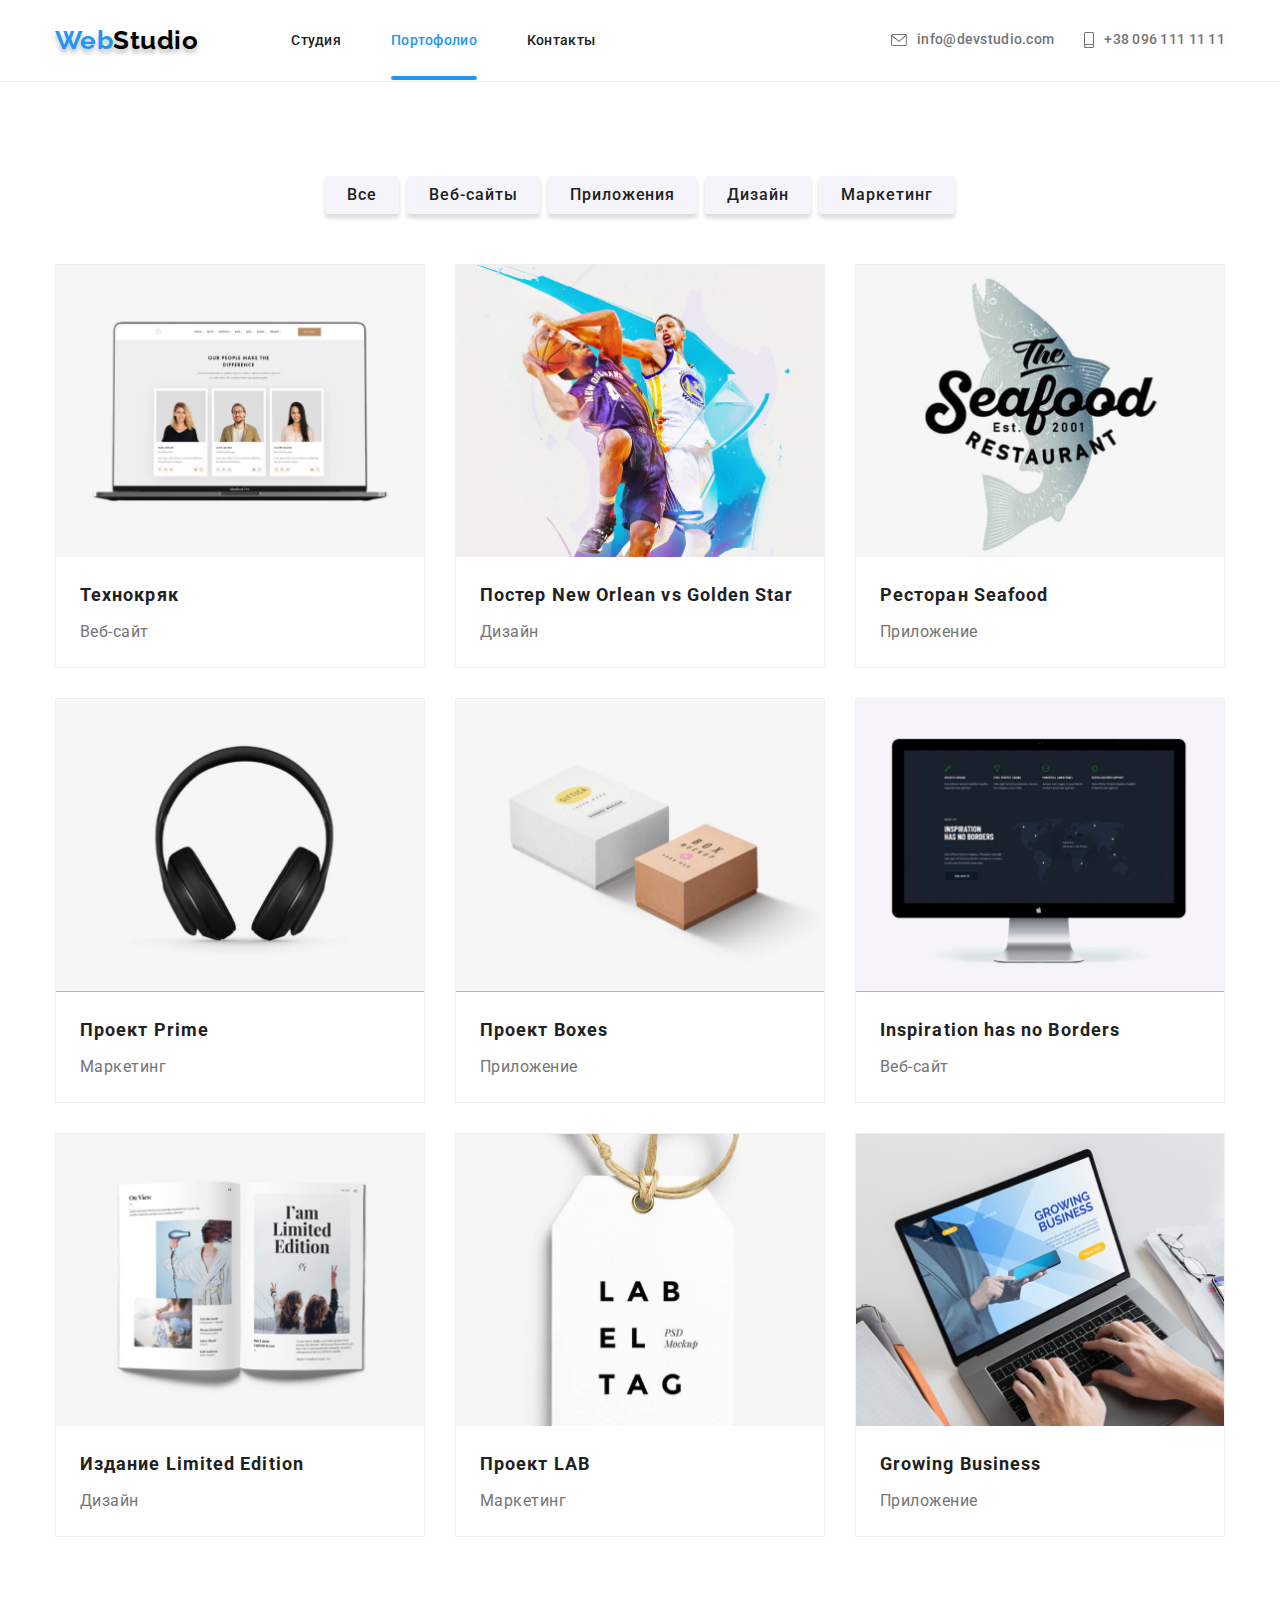
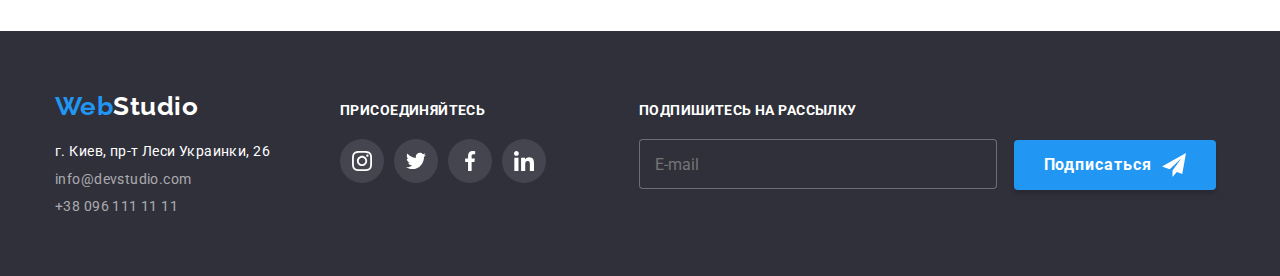
==== commit 717651dd: "Фиксит ошибки в моб меню" ====
--- a/portfolio.html
+++ b/portfolio.html
@@ -19,29 +19,47 @@
     <header class="page-header">
         <div class="container container__header">
             <a href="./index.html" class="logo"><span class="logo__web">Web</span>Studio</a>
-            <nav>
-                <ul class="navigation">
-                    <li class="navigation__item"><a href="./index.html" class="navigation__link">Студия</a></li>
-                    <li class="navigation__item"><a href="./portfolio.html" class="navigation__link navigation__link--current">Портофолио</a></li>
-                    <li class="navigation__item"><a href="" class="navigation__link">Контакты</a></li>
-                </ul>
-            </nav>
-            <ul class="contacts-list">
-                <li class="contacts-lis__item"><a href="mailto:info@devstudio.com" class="contacts-list__link">
-                        <span class="contacts-list__icon">
-                            <svg class="button-icon" width="16px" height="12px">
-                                <use href="./images/icons.svg#icon-envelope"></use>
-                            </svg>
-                        </span>
-                        info@devstudio.com</a></li>
-                <li class="contacts-lis__item"><a href="tel:+380961111111" class="contacts-list__link">
-                        <span class="contacts-list__icon">
-                            <svg class="button-icon" width="10px" height="16px">
-                                <use href="./images/icons.svg#icon-smartphone"></use>
-                            </svg>
-                        </span>
-                        +38 096 111 11 11</a></li>
-            </ul>
+            <button class="button-menu" type="button" aria-expanded="false" aria-controls="navigation-mobile"
+                data-menu-button>
+                <svg class="button-menu__icon" width="40px" height="40px" aria-label="Переключатель мобильного меню">
+                    <use class="icon-menu" href="./images/icons.svg#icon-menu24"></use>
+                    <use class="icon-cross" href="./images/icons.svg#icon-close24"></use>
+                </svg>
+            </button>
+            <div class="navigation-mobile" id="navigation-mobile" data-menu>
+                <nav>
+                    <ul class="navigation">
+                        <li class="navigation__item"><a href="./index.html" class="navigation__link">Студия</a></li>
+                        <li class="navigation__item"><a href="./portfolio.html" class="navigation__link navigation__link--current">Портофолио</a></li>
+                        <li class="navigation__item"><a href="" class="navigation__link">Контакты</a></li>
+                    </ul>
+                </nav>
+                <div class="fdgfxgx">
+                    <ul class="contacts-list">
+                        <li class="contacts-lis__item"><a href="mailto:info@devstudio.com" class="contacts-list__link">
+                                <span class="contacts-list__icon">
+                                    <svg class="button-icon" width="16px" height="12px">
+                                        <use href="./images/icons.svg#icon-envelope"></use>
+                                    </svg>
+                                </span>
+                                info@devstudio.com</a></li>
+                        <li class="contacts-lis__item"><a href="tel:+380961111111"
+                                class="contacts-list__link contacts-list__link--color">
+                                <span class="contacts-list__icon">
+                                    <svg class="button-icon" width="10px" height="16px">
+                                        <use href="./images/icons.svg#icon-smartphone"></use>
+                                    </svg>
+                                </span>
+                                +38 096 111 11 11</a></li>
+                    </ul>
+                    <ul class="social-list">
+                        <li class="social-list__item"><a href="" class="social-list__link">Instagram</a></li>
+                        <li class="social-list__item"><a href="" class="social-list__link">Twitter</a></li>
+                        <li class="social-list__item"><a href="" class="social-list__link">Facebook</a></li>
+                        <li class="social-list__item"><a href="" class="social-list__link">LinkedIn</a></li>
+                    </ul>
+                </div>
+            </div>
         </div>
     </header>
 
@@ -209,7 +227,12 @@
                     <li class="card-list__item">
                         <a href="" class="card-work">
                             <div class="card-work__thumb">
-                                <img src="./images/publishing.jpg" alt="Открытый журнал">
+                                <picture>
+                                    <source srcset="./images/publishing370.jpg 1x, ./images/publishing370@2x.jpg 2x" media="(min-width: 1200px)">
+                                    <source srcset="./images/publishing450.jpg 1x, ./images/publishing450@2x.jpg 2x" media="(max-width: 767px)">
+                                    <source srcset="./images/publishing354.jpg 1x, ./images/publishing354@2x.jpg 2x" media="(min-width: 768px)">
+                                    <img src="./images/publishing370.jpg" alt="Открытый журнал">
+                                </picture>
                                 <div class="card-work___overlay">
                                     <p class="card-work__description">Ресурс предлагает комплексные предложения с разным уровнем функционала и сервисов. Все это
                                         позволит посетителю получить
@@ -226,7 +249,12 @@
                     <li class="card-list__item">
                         <a href="" class="card-work">
                             <div class="card-work__thumb">
-                                <img src="./images/lab.jpg" alt="Бирка с надписью">
+                                <picture>
+                                    <source srcset="./images/lab370.jpg 1x, ./images/lab370@2x.jpg 2x" media="(min-width: 1200px)">
+                                    <source srcset="./images/lab450.jpg 1x, ./images/lab450@2x.jpg 2x" media="(max-width: 767px)">
+                                    <source srcset="./images/lab354.jpg 1x, ./images/lab354@2x.jpg 2x" media="(min-width: 768px)">
+                                    <img src="./images/lab370.jpg" alt="Бирка с надписью">
+                                </picture>
                                 <div class="card-work___overlay">
                                     <p class="card-work__description">Ресурс предлагает комплексные предложения с разным уровнем функционала и сервисов. Все это
                                         позволит посетителю получить
@@ -243,7 +271,12 @@
                     <li class="card-list__item">
                         <a href="" class="card-work">
                             <div class="card-work__thumb">
-                                <img src="./images/business.jpg" alt="Открытий ноут-бук">
+                                <picture>
+                                    <source srcset="./images/business370.jpg 1x, ./images/business370@2x.jpg 2x" media="(min-width: 1200px)">
+                                    <source srcset="./images/business450.jpg 1x, ./images/business450@2x.jpg 2x" media="(max-width: 767px)">
+                                    <source srcset="./images/business354.jpg 1x, ./images/business354@2x.jpg 2x" media="(min-width: 768px)">
+                                    <img src="./images/business370.jpg" alt="Открытий ноут-бук">
+                                </picture>
                                 <div class="card-work___overlay">
                                     <p class="card-work__description">Ресурс предлагает комплексные предложения с разным уровнем функционала и сервисов. Все это
                                         позволит посетителю получить
@@ -265,64 +298,67 @@
     <!--Подвал с контактами-->
     <footer class="section-footer">
         <div class="container container--footer">
-            <div class="container-contacts">
-                <a href="./index.html" class="logo-footer"><span class="logo__web">Web</span>Studio</a>
-                <address>
-                    <ul class="footer-contacts">
-                        <li class="footer-contacts__item">
-                            <a href="https://www.google.com.ua/maps/place/%D0%B1%D1%83%D0%BB.+%D0%9B%D0%B5%D1%81%D0%B8+%D0%A3%D0%BA%D1%80%D0%B0%D0%B8%D0%BD%D0%BA%D0%B8,+26,+%D0%9A%D0%B8%D0%B5%D0%B2,+02000/@50.4265807,30.5361971,17z/data=!3m1!4b1!4m5!3m4!1s0x40d4cf0e033ecbe9:0x57a4dffefec77da0!8m2!3d50.4265807!4d30.5383859?hl=ru"
-                                target="_blank" title="Карта Google" class="footer-contacts__address">г. Киев, пр-т Леси
-                                Украинки, 26 </a>
+            <div class="container-contacts--footer">
+                <div class="container-contacts">
+                    <a href="./index.html" class="logo-footer"><span class="logo__web">Web</span>Studio</a>
+                    <address>
+                        <ul class="footer-contacts">
+                            <li class="footer-contacts__item">
+                                <a href="https://www.google.com.ua/maps/place/%D0%B1%D1%83%D0%BB.+%D0%9B%D0%B5%D1%81%D0%B8+%D0%A3%D0%BA%D1%80%D0%B0%D0%B8%D0%BD%D0%BA%D0%B8,+26,+%D0%9A%D0%B8%D0%B5%D0%B2,+02000/@50.4265807,30.5361971,17z/data=!3m1!4b1!4m5!3m4!1s0x40d4cf0e033ecbe9:0x57a4dffefec77da0!8m2!3d50.4265807!4d30.5383859?hl=ru"
+                                    target="_blank" title="Карта Google" class="footer-contacts__address">г. Киев, пр-т Леси
+                                    Украинки, 26 </a>
+                            </li>
+                            <li class="footer-contacts__item">
+                                <a href="mailto:info@devstudio.com"
+                                    class="footer-contacts__link">info@devstudio.com</a><br />
+                            </li>
+                            <li class="footer-contacts__item">
+                                <a href="tel:+380961111111" class="footer-contacts__link">+38 096 111 11 11</a>
+                            </li>
+                        </ul>
+                    </address>
+                </div>
+    
+                <div class="footer-join">
+                    <p class="footer-join__title">Присоединяйтесь</p>
+                    <ul class="social">
+                        <li class="social__item">
+                            <a href="" class="footer-join__icon" aria-label="instagram">
+                                <span class="visually-hidden">Instagram</span>
+                                <svg class="social-icon" width="20px" height="20px">
+                                    <use href="./images/icons.svg#icon-instagram"></use>
+                                </svg>
+                            </a>
                         </li>
-                        <li class="footer-contacts__item">
-                            <a href="mailto:info@devstudio.com" class="footer-contacts__link">info@devstudio.com</a><br />
+    
+                        <li class="social__item">
+                            <a href="" class="footer-join__icon" aria-label="twitter">
+                                <span class="visually-hidden">Twitter</span>
+                                <svg class="social-icon" width="20px" height="20px">
+                                    <use href="./images/icons.svg#icon-twitter"></use>
+                                </svg>
+                            </a>
                         </li>
-                        <li class="footer-contacts__item">
-                            <a href="tel:+380961111111" class="footer-contacts__link">+38 096 111 11 11</a>
+    
+                        <li class="social__item">
+                            <a href="" class="footer-join__icon" aria-label="facebook">
+                                <span class="visually-hidden">Facebook</span>
+                                <svg class="social-icon" width="20px" height="20px">
+                                    <use href="./images/icons.svg#icon-facebook"></use>
+                                </svg>
+                            </a>
+                        </li>
+    
+                        <li class="social__item">
+                            <a href="" class="footer-join__icon" aria-label="linkedin">
+                                <span class="visually-hidden">Linkedin</span>
+                                <svg class="social-icon" width="20px" height="20px">
+                                    <use href="./images/icons.svg#icon-linkedin"></use>
+                                </svg>
+                            </a>
                         </li>
                     </ul>
-                </address>
-            </div>
-    
-            <div class="footer-join">
-                <p class="footer-join__title">Присоединяйтесь</p>
-                <ul class="social">
-                    <li class="social__item">
-                        <a href="" class="footer-join__icon" aria-label="instagram">
-                            <span class="visually-hidden">Instagram</span>
-                            <svg class="social-icon" width="20px" height="20px">
-                                <use href="./images/icons.svg#icon-instagram"></use>
-                            </svg>
-                        </a>
-                    </li>
-    
-                    <li class="social__item">
-                        <a href="" class="footer-join__icon" aria-label="twitter">
-                            <span class="visually-hidden">Twitter</span>
-                            <svg class="social-icon" width="20px" height="20px">
-                                <use href="./images/icons.svg#icon-twitter"></use>
-                            </svg>
-                        </a>
-                    </li>
-    
-                    <li class="social__item">
-                        <a href="" class="footer-join__icon" aria-label="facebook">
-                            <span class="visually-hidden">Facebook</span>
-                            <svg class="social-icon" width="20px" height="20px">
-                                <use href="./images/icons.svg#icon-facebook"></use>
-                            </svg>
-                        </a>
-                    </li>
-    
-                    <li class="social__item">
-                        <a href="" class="footer-join__icon" aria-label="linkedin">
-                            <span class="visually-hidden">Linkedin</span>
-                            <svg class="social-icon" width="20px" height="20px">
-                                <use href="./images/icons.svg#icon-linkedin"></use>
-                            </svg>
-                        </a>
-                    </li>
-                </ul>
+                </div>
             </div>
     
             <!-- Подписка в футере -->
--- a/css/main.min.css
+++ b/css/main.min.css
@@ -1,2 +1,2 @@
-html{-webkit-box-sizing:border-box;box-sizing:border-box}*,*::before *::after{-webkit-box-sizing:inherit;box-sizing:inherit}body{background-color:#fff;color:#757575;font-family:'Roboto', sans-serif;letter-spacing:0.03em}body.modal-open{overflow:hidden}img{display:block;max-width:100%;height:auto}button{font-family:inherit;cursor:pointer}.container{width:100%;max-width:1200px;padding-left:15px;padding-right:15px;margin-left:auto;margin-right:auto}@media screen and (min-width: 480px){.container{width:480px}}@media screen and (min-width: 768px){.container{width:768px}}@media screen and (min-width: 1200px){.container{width:1200px}}.section,.section--another-background{padding-top:60px;padding-bottom:60px}@media screen and (min-width: 1200px){.section,.section--another-background{padding-top:94px;padding-bottom:94px}}.section__title{color:#212121;font-weight:700;font-size:28px;line-height:1.17;text-align:center;margin-top:0px;margin-bottom:30px}@media screen and (min-width: 1200px){.section__title{font-size:36px;line-height:1.17;margin-bottom:50px}}.social-icon,.social-icon--left,.icon,.button-icon{fill:currentColor}.navigation,.contacts-list,.social-list,.advantages,.activity,.team,.social,.clients,.footer-contacts,.button-list,.card-list{padding:0;margin:0;list-style:none}.logo,.logo-footer{color:#000;text-decoration:none;font-family:'Raleway', sans-serif;font-weight:700;font-size:24px;line-height:1.17}.visually-hidden{position:absolute;width:1px;height:1px;margin:-1px;padding:0px;border:0px;white-space:nowrap;-webkit-clip-path:inset(100%);clip-path:inset(100%);clip:rect(0 0 0 0);overflow:hidden}.page-header{padding-top:16px;padding-bottom:16px;border-bottom:1px solid #ECECEC;background-color:#fff}@media screen and (min-width: 768px){.page-header{padding-top:25px;padding-bottom:25px}}.container__header{display:-webkit-box;display:-ms-flexbox;display:flex;-webkit-box-align:center;-ms-flex-align:center;align-items:center}.button-menu{position:fixed;right:15px;z-index:1;display:-webkit-inline-box;display:-ms-inline-flexbox;display:inline-flex;margin:0;padding:0;border:none;background-color:transparent;margin-left:auto}@media screen and (min-width: 768px){.button-menu{display:none}}.button-menu__icon{fill:#212121;margin-left:auto;-webkit-transition-property:fill;transition-property:fill;-webkit-transition-duration:250ms;transition-duration:250ms;-webkit-transition-timing-function:cubic-bezier(0.4, 0, 0.2, 1);transition-timing-function:cubic-bezier(0.4, 0, 0.2, 1)}.button-menu:hover .button-menu__icon,.button-menu:focus .button-menu__icon{fill:#2196f3}.icon-cross{display:none}.button-menu.is-open .icon-cross{display:block}.button-menu.is-open .icon-menu{display:none}@media screen and (max-width: 767px){.navigation-mobile{background-color:#ECEC;padding:48px 40px;display:none;position:fixed;top:0;left:0;width:100%;height:100%}.navigation-mobile.is-open{display:-webkit-box;display:-ms-flexbox;display:flex;-webkit-box-orient:vertical;-webkit-box-direction:normal;-ms-flex-direction:column;flex-direction:column;-webkit-box-pack:justify;-ms-flex-pack:justify;justify-content:space-between}}@media screen and (min-width: 768px){.navigation-mobile{display:-webkit-box;display:-ms-flexbox;display:flex;-webkit-box-align:center;-ms-flex-align:center;align-items:center;margin-left:auto;-webkit-box-flex:1;-ms-flex-positive:1;flex-grow:1}}@media screen and (min-width: 1200px){.navigation-mobile{display:-webkit-box;display:-ms-flexbox;display:flex;-webkit-box-align:center;-ms-flex-align:center;align-items:center;margin-left:auto;-webkit-box-flex:1;-ms-flex-positive:1;flex-grow:1}}@media screen and (max-width: 767px){.navigation{display:-webkit-box;display:-ms-flexbox;display:flex;-webkit-box-orient:vertical;-webkit-box-direction:normal;-ms-flex-direction:column;flex-direction:column;-webkit-box-flex:1;-ms-flex-positive:1;flex-grow:1;margin-bottom:auto}}@media screen and (min-width: 768px){.navigation{display:-webkit-box;display:-ms-flexbox;display:flex;-webkit-box-align:center;-ms-flex-align:center;align-items:center}}@media screen and (min-width: 1200px){.navigation{margin-right:auto}}@media screen and (max-width: 767px){.navigation__item:not(:last-child){margin-bottom:32px}}@media screen and (min-width: 768px){.navigation__item:not(:last-child){margin-right:50px}}.navigation__link{color:#212121;text-decoration:none;-webkit-box-align:center;-ms-flex-align:center;align-items:center;-webkit-box-pack:center;-ms-flex-pack:center;justify-content:center;font-weight:500;font-size:40px;line-height:1.175;letter-spacing:0.02em;padding-top:32px;padding-bottom:32px;-webkit-transition-property:color;transition-property:color;-webkit-transition-duration:250ms;transition-duration:250ms;-webkit-transition-timing-function:cubic-bezier(0.4, 0, 0.2, 1);transition-timing-function:cubic-bezier(0.4, 0, 0.2, 1)}.navigation__link:hover,.navigation__link:focus{position:relative;color:#2196f3}@media screen and (min-width: 768px){.navigation__link{font-size:14px;line-height:1.14}}.navigation__link--current{position:relative;color:#2196f3}@media screen and (min-width: 768px){.navigation__link--current::after{content:'';position:absolute;left:0;bottom:0;display:block;width:100%;height:4px;background-color:#2196f3;border-radius:2px}}@media screen and (min-width: 768px){.fdgfxgx{margin-left:auto}}@media screen and (min-width: 1200px){.fdgfxgx{margin-left:auto}}@media screen and (max-width: 767px){.contacts-list{display:-webkit-box;display:-ms-flexbox;display:flex;-webkit-box-orient:vertical;-webkit-box-direction:reverse;-ms-flex-direction:column-reverse;flex-direction:column-reverse}}@media screen and (max-width: 1199px){.contacts-list{margin-bottom:-5px;margin-top:-5px}}@media screen and (min-width: 1200px){.contacts-list{display:-webkit-box;display:-ms-flexbox;display:flex;-webkit-box-orient:horizontal;-webkit-box-direction:normal;-ms-flex-direction:row;flex-direction:row}}.contacts-list__icon{display:-webkit-box;display:-ms-flexbox;display:flex;margin-right:10px}@media screen and (max-width: 768px){.contacts-list__icon{display:none}}@media screen and (min-width: 768px){.contacts-lis__item:not(:last-child){margin-bottom:10px}}@media screen and (min-width: 1200px){.contacts-lis__item:not(:last-child){margin-bottom:0;margin-right:30px}}.contacts-list__link{display:-webkit-box;display:-ms-flexbox;display:flex;-webkit-box-align:center;-ms-flex-align:center;align-items:center;color:#757575;text-decoration:none;font-weight:500;font-size:24px;line-height:1.17;letter-spacing:0.02em;-webkit-transition-property:color;transition-property:color;-webkit-transition-duration:250ms;transition-duration:250ms;-webkit-transition-timing-function:cubic-bezier(0.4, 0, 0.2, 1);transition-timing-function:cubic-bezier(0.4, 0, 0.2, 1)}.contacts-list__link:hover,.contacts-list__link:focus{color:#2196f3}@media screen and (min-width: 768px){.contacts-list__link{font-size:12px}}@media screen and (min-width: 1200px){.contacts-list__link{font-size:14px;line-height:1.14}}@media screen and (max-width: 767px){.contacts-list__link--color{color:#2196f3;font-size:34px;line-height:1.176;margin-bottom:32px}}.social-list{display:-webkit-box;display:-ms-flexbox;display:flex;-webkit-box-align:center;-ms-flex-align:center;align-items:center;-ms-flex-wrap:wrap;flex-wrap:wrap;margin-top:64px}@media screen and (min-width: 768px){.social-list{display:none}}.social-list__item:not(:last-child){margin-right:10px;border-right:1px solid rgba(33,33,33,0.2);padding-right:10px}.social-list__link{color:#2196f3;text-decoration:none;font-weight:500;font-size:18px;line-height:1.22;letter-spacing:0.02em}.logo{margin-right:93px;text-shadow:0px 4px 4px rgba(0,0,0,0.25)}@media screen and (min-width: 1200px){.logo{font-size:26px;line-height:1.19}}.logo__web{color:#2196f3}.logo-footer{color:#fff;-webkit-box-pack:center;-ms-flex-pack:center;justify-content:center;margin-bottom:20px;display:-webkit-box;display:-ms-flexbox;display:flex}@media screen and (min-width: 1200px){.logo-footer{font-size:26px;line-height:1.19;-webkit-box-pack:start;-ms-flex-pack:start;justify-content:flex-start}}.section-main__title{color:#fff;font-weight:900;font-size:26px;line-height:1.615;letter-spacing:0.06em;text-transform:uppercase;margin-top:0px;margin-bottom:30px}@media screen and (min-width: 1200px){.section-main__title{font-size:44px;line-height:1.36}}.section-main{max-width:1600px;margin-right:auto;margin-left:auto;padding:200px 0;text-align:center;background-color:#C4C4C4;background-image:-webkit-gradient(linear, left top, right top, from(rgba(47,48,58,0.4)), to(rgba(47,48,58,0.4))),url("../images/hero1600.jpg");background-image:linear-gradient(to right, rgba(47,48,58,0.4), rgba(47,48,58,0.4)),url("../images/hero1600.jpg");background-repeat:no-repeat;background-size:cover;background-position:center}@media screen and (max-width: 767px){.section-main{background-image:-webkit-gradient(linear, left top, right top, from(rgba(47,48,58,0.4)), to(rgba(47,48,58,0.4))),url("../images/hero480.jpg");background-image:linear-gradient(to right, rgba(47,48,58,0.4), rgba(47,48,58,0.4)),url("../images/hero480.jpg")}}@media screen and (min-width: 768px){.section-main{background-image:-webkit-gradient(linear, left top, right top, from(rgba(47,48,58,0.4)), to(rgba(47,48,58,0.4))),url("../images/hero768.jpg");background-image:linear-gradient(to right, rgba(47,48,58,0.4), rgba(47,48,58,0.4)),url("../images/hero768.jpg")}}@media screen and (min-width: 1200px){.section-main{background-image:-webkit-gradient(linear, left top, right top, from(rgba(47,48,58,0.4)), to(rgba(47,48,58,0.4))),url("../images/hero1600.jpg");background-image:linear-gradient(to right, rgba(47,48,58,0.4), rgba(47,48,58,0.4)),url("../images/hero1600.jpg")}}@media screen and (min-device-pixel-ratino: 2) and (max-width: 767px), screen and (-webkit-min-device-pixel-ratio: 2) and (max-width: 767px), screen and (min-resolution: 192dpi) and (max-width: 767px), screen and (min-resolution: 2dppx) and (max-width: 767px){.section-main{background-image:-webkit-gradient(linear, left top, right top, from(rgba(47,48,58,0.4)), to(rgba(47,48,58,0.4))),url("../images/hero480@2x.jpg");background-image:linear-gradient(to right, rgba(47,48,58,0.4), rgba(47,48,58,0.4)),url("../images/hero480@2x.jpg")}}@media screen and (min-device-pixel-ratino: 2) and (min-width: 768px), screen and (-webkit-min-device-pixel-ratio: 2) and (min-width: 768px), screen and (min-resolution: 192dpi) and (min-width: 768px), screen and (min-resolution: 2dppx) and (min-width: 768px){.section-main{background-image:-webkit-gradient(linear, left top, right top, from(rgba(47,48,58,0.4)), to(rgba(47,48,58,0.4))),url("../images/hero768@2x.jpg");background-image:linear-gradient(to right, rgba(47,48,58,0.4), rgba(47,48,58,0.4)),url("../images/hero768@2x.jpg")}}@media screen and (min-device-pixel-ratino: 2) and (min-width: 1200px), screen and (-webkit-min-device-pixel-ratio: 2) and (min-width: 1200px), screen and (min-resolution: 192dpi) and (min-width: 1200px), screen and (min-resolution: 2dppx) and (min-width: 1200px){.section-main{background-image:-webkit-gradient(linear, left top, right top, from(rgba(47,48,58,0.4)), to(rgba(47,48,58,0.4))),url("../images/hero1600@2x.jpg");background-image:linear-gradient(to right, rgba(47,48,58,0.4), rgba(47,48,58,0.4)),url("../images/hero1600@2x.jpg")}}.button,.button--secondary{display:-webkit-inline-box;display:-ms-inline-flexbox;display:inline-flex;-webkit-box-align:center;-ms-flex-align:center;align-items:center;text-align:center;margin-right:auto;margin-left:auto;padding:10px 30px;font-weight:700;font-size:16px;line-height:1.88;letter-spacing:0.06em;color:#fff;background-color:#2196f3;-webkit-box-shadow:0px 4px 4px rgba(0,0,0,0.15);box-shadow:0px 4px 4px rgba(0,0,0,0.15);border-radius:4px;border:none;-webkit-transition-property:background-color;transition-property:background-color;-webkit-transition-duration:250ms;transition-duration:250ms;-webkit-transition-timing-function:cubic-bezier(0.4, 0, 0.2, 1);transition-timing-function:cubic-bezier(0.4, 0, 0.2, 1)}.button:hover,.button--secondary:hover,.button:focus,.button--secondary:focus{background-color:#188CE8}@media screen and (min-width: 768px){.advantages{display:-webkit-box;display:-ms-flexbox;display:flex;-webkit-box-pack:center;-ms-flex-pack:center;justify-content:center;-ms-flex-wrap:wrap;flex-wrap:wrap;margin:-15px}}@media screen and (min-width: 1200px){.advantages{display:-webkit-box;display:-ms-flexbox;display:flex;-webkit-box-pack:center;-ms-flex-pack:center;justify-content:center;margin:-15px}}@media screen and (min-width: 768px){.advantages__item{width:calc((100% - 4 * 15px) / 2);margin:15px}}@media screen and (min-width: 1200px){.advantages__item{width:calc((100% - 8 * 15px) / 4);margin:15px}}@media screen and (max-width: 767px){.advantages__item:not(:last-child){margin-bottom:30px}}.advantages__box{display:-webkit-box;display:-ms-flexbox;display:flex;-webkit-box-pack:center;-ms-flex-pack:center;justify-content:center;-webkit-box-align:center;-ms-flex-align:center;align-items:center;width:auto;height:120px;background-color:#f5f4fa;border-radius:4px;margin-bottom:30px;margin-top:0px}.advantages__title{text-align:center;color:#212121;font-weight:700;font-size:14px;line-height:1.14;text-transform:uppercase;margin-top:0px;margin-bottom:10px}@media screen and (min-width: 768px){.advantages__title{text-align:left}}.advantages__text{font-size:14px;line-height:1.71;margin-top:0px;margin-bottom:0px}.section--no-padding-top{padding-top:0px}@media screen and (max-width: 1200px){.section--no-padding-top{display:none}}.activity{display:-webkit-box;display:-ms-flexbox;display:flex;-webkit-box-pack:justify;-ms-flex-pack:justify;justify-content:space-between}.activity__content{font-weight:700;font-size:14px;line-height:1.14;letter-spacing:0.03em;text-transform:uppercase;color:#fff;margin:0px}.activity__item{position:relative}.activity__card{display:-webkit-box;display:-ms-flexbox;display:flex;-webkit-box-align:center;-ms-flex-align:center;align-items:center;-webkit-box-pack:center;-ms-flex-pack:center;justify-content:center;width:370px;height:70px;background:rgba(47,48,58,0.8);position:absolute;bottom:0;right:0}.section--another-background{background-color:#f5f4fa}@media screen and (min-width: 768px){.team{display:-webkit-box;display:-ms-flexbox;display:flex;-webkit-box-pack:center;-ms-flex-pack:center;justify-content:center;-ms-flex-wrap:wrap;flex-wrap:wrap;margin:-15px}}@media screen and (min-width: 1200px){.team{display:-webkit-box;display:-ms-flexbox;display:flex;margin:-15px}}.team-thumb{display:-webkit-box;display:-ms-flexbox;display:flex;-webkit-box-pack:center;-ms-flex-pack:center;justify-content:center}.team-item{background:#fff;-webkit-box-shadow:0px 1px 3px rgba(0,0,0,0.12),0px 1px 1px rgba(0,0,0,0.14),0px 2px 1px rgba(0,0,0,0.2);box-shadow:0px 1px 3px rgba(0,0,0,0.12),0px 1px 1px rgba(0,0,0,0.14),0px 2px 1px rgba(0,0,0,0.2);border-radius:0px 0px 4px 4px}@media screen and (min-width: 768px){.team-item{width:calc((100% - 4 * 15px) / 2);margin:15px}}@media screen and (min-width: 1200px){.team-item{width:calc((100% - 8 * 15px) / 4);margin:15px}}@media screen and (max-width: 767px){.team-item:not(:last-child){margin-bottom:30px}}.team__card{padding-top:30px;padding-bottom:30px}.team__title{color:#212121;font-weight:500;font-size:16px;line-height:1.19;text-align:center;margin-top:0px;margin-bottom:10px}.team__text{font-size:16px;line-height:1.19;text-align:center;margin-top:0px;margin-bottom:16px}.social{display:-webkit-box;display:-ms-flexbox;display:flex;-webkit-box-pack:center;-ms-flex-pack:center;justify-content:center}.social__link,.footer-join__icon{display:-webkit-box;display:-ms-flexbox;display:flex;-webkit-box-pack:center;-ms-flex-pack:center;justify-content:center;-webkit-box-align:center;-ms-flex-align:center;align-items:center;margin:0px;padding:0px;width:44px;height:44px;border:none;border-radius:50%;background-color:#fff;color:#AFB1B8;-webkit-transition-property:background-color, color;transition-property:background-color, color;-webkit-transition-duration:250ms;transition-duration:250ms;-webkit-transition-timing-function:cubic-bezier(0.4, 0, 0.2, 1);transition-timing-function:cubic-bezier(0.4, 0, 0.2, 1)}.social__link:hover,.footer-join__icon:hover,.social__link:focus,.footer-join__icon:focus{background-color:#2196f3;color:#fff}.social__item:not(:last-child){margin-right:10px}.clients{display:-webkit-box;display:-ms-flexbox;display:flex;-ms-flex-wrap:wrap;flex-wrap:wrap;-webkit-box-pack:center;-ms-flex-pack:center;justify-content:center;margin:-15px}.clients__link{display:-webkit-box;display:-ms-flexbox;display:flex;-webkit-box-pack:center;-ms-flex-pack:center;justify-content:center;-webkit-box-align:center;-ms-flex-align:center;align-items:center;margin:0px;padding:0px;width:auto;height:92px;background-color:#fff;border:1px solid #AFB1B8;border-radius:4px;color:#AFB1B8;-webkit-transition-property:border, color;transition-property:border, color;-webkit-transition-duration:250ms;transition-duration:250ms;-webkit-transition-timing-function:cubic-bezier(0.4, 0, 0.2, 1);transition-timing-function:cubic-bezier(0.4, 0, 0.2, 1)}.clients__link:hover,.clients__link:focus{border:1px solid #2196f3;color:#2196f3}@media screen and (min-width: 480px){.clients__item{width:calc((100% - 4 * 15px) / 2);margin:15px}}@media screen and (min-width: 768px){.clients__item{width:calc((100% - 6 * 15px) / 3);margin:15px}}@media screen and (min-width: 1200px){.clients__item{width:calc((100% - 12 * 15px) / 6);margin:15px}}@media screen and (max-width: 479px){.clients__item:not(:last-child){margin-bottom:30px}}.section-footer{background-color:#2f303a;padding-top:60px;padding-bottom:60px}@media screen and (min-width: 1200px){.container--footer{display:-webkit-box;display:-ms-flexbox;display:flex;-webkit-box-align:baseline;-ms-flex-align:baseline;align-items:baseline}}@media screen and (min-width: 768px){.container-contacts--footer{display:-webkit-box;display:-ms-flexbox;display:flex;-webkit-box-align:baseline;-ms-flex-align:baseline;align-items:baseline;-webkit-box-pack:center;-ms-flex-pack:center;justify-content:center}}.container-contacts{text-align:center}@media screen and (min-width: 768px){.container-contacts{margin-right:165px}}@media screen and (min-width: 1200px){.container-contacts{text-align:left;margin-right:70px;-ms-flex-wrap:1;flex-wrap:1}}@media screen and (max-width: 1199px){.footer-contacts{margin-bottom:60px}}.footer-contacts__item:not(:last-child){margin-bottom:8px}@media screen and (min-width: 1200px){.footer-contacts__item:not(:last-child){margin-bottom:9px}}.footer-contacts__link{font-style:normal;font-size:14px;letter-spacing:0.03em;color:rgba(255,255,255,0.6);text-decoration:none;-webkit-transition-property:color;transition-property:color;-webkit-transition-duration:250ms;transition-duration:250ms;-webkit-transition-timing-function:cubic-bezier(0.4, 0, 0.2, 1);transition-timing-function:cubic-bezier(0.4, 0, 0.2, 1)}.footer-contacts__link:hover,.footer-contacts__link:focus{color:#2196f3}.footer-contacts__address{font-style:normal;color:#fff;font-size:14px;letter-spacing:0.03em;text-decoration:none;-webkit-transition-property:color;transition-property:color;-webkit-transition-duration:250ms;transition-duration:250ms;-webkit-transition-timing-function:cubic-bezier(0.4, 0, 0.2, 1);transition-timing-function:cubic-bezier(0.4, 0, 0.2, 1)}.footer-contacts__address:hover,.footer-contacts__address:focus{color:#2196f3}@media screen and (max-width: 737px){.footer-join{margin-bottom:60px}}@media screen and (min-width: 1200px){.footer-join{margin-right:93px}}.footer-join__title{text-align:center;font-weight:700;font-size:14px;line-height:1.14;letter-spacing:0.03em;text-transform:uppercase;color:#fff;margin-top:0px;margin-bottom:20px}@media screen and (min-width: 1200px){.footer-join__title{text-align:left}}.footer-join__icon{background-color:rgba(255,255,255,0.1);color:#fff}.subscription__input{display:block;width:100%;height:50px;padding:15px;margin-left:auto;margin-right:auto;border:1px solid rgba(255,255,255,0.3);border-radius:4px;font-size:16px;color:rgba(255,255,255,0.6);background-color:#2f303a}@media screen and (max-width: 1199px){.subscription__input{margin-bottom:20px}}@media screen and (min-width: 768px){.subscription__input{width:450px}}@media screen and (min-width: 1200px){.subscription__input{display:inline;width:358px;margin-right:12px}}@media screen and (max-width: 1199px){.button,.button--secondary{display:block;margin-left:auto;margin-right:auto}}.social-icon--left{margin-left:10px}.backdrop{position:fixed;z-index:3;top:0;left:0;width:100%;height:100%;overflow-y:scroll;background:rgba(0,0,0,0.2);opacity:1;-webkit-transition:opacity 250ms cubic-bezier(0.4, 0, 0.2, 1),visibility 250ms cubic-bezier(0.4, 0, 0.2, 1);transition:opacity 250ms cubic-bezier(0.4, 0, 0.2, 1),visibility 250ms cubic-bezier(0.4, 0, 0.2, 1)}.backdrop.is-hidden{opacity:0;pointer-events:none;visibility:hidden;overflow:auto}.backdrop.is-hidden .modal{-webkit-transform:translate(-50%, -50%) scale(0.9);transform:translate(-50%, -50%) scale(0.9)}.modal{position:absolute;top:50%;left:50%;width:452px;padding:40px;background:#fff;-webkit-box-shadow:0px 1px 3px rgba(0,0,0,0.12),0px 1px 1px rgba(0,0,0,0.14),0px 2px 1px rgba(0,0,0,0.2);box-shadow:0px 1px 3px rgba(0,0,0,0.12),0px 1px 1px rgba(0,0,0,0.14),0px 2px 1px rgba(0,0,0,0.2);border-radius:4px;-webkit-transform:translate(-50%, -50%) scale(1);transform:translate(-50%, -50%) scale(1);-webkit-transition:-webkit-transform 250ms cubic-bezier(0.4, 0, 0.2, 1);transition:-webkit-transform 250ms cubic-bezier(0.4, 0, 0.2, 1);transition:transform 250ms cubic-bezier(0.4, 0, 0.2, 1);transition:transform 250ms cubic-bezier(0.4, 0, 0.2, 1), -webkit-transform 250ms cubic-bezier(0.4, 0, 0.2, 1)}@media screen and (min-width: 1200px){.modal{width:528px}}.button-close{position:absolute;top:8px;right:8px;display:-webkit-box;display:-ms-flexbox;display:flex;-webkit-box-align:center;-ms-flex-align:center;align-items:center;-webkit-box-pack:center;-ms-flex-pack:center;justify-content:center;width:30px;height:30px;border:1px solid rgba(0,0,0,0.1);border-radius:50%;padding:0;background-color:#fff}.button-close__icon{fill:#212121;-webkit-transition-property:fill;transition-property:fill;-webkit-transition-duration:250ms;transition-duration:250ms;-webkit-transition-timing-function:cubic-bezier(0.4, 0, 0.2, 1);transition-timing-function:cubic-bezier(0.4, 0, 0.2, 1)}.button-close:hover .button-close__icon,.button-close:focus .button-close__icon{fill:#2196f3}.modal__title{text-align:center;font-style:normal;font-weight:700;font-size:20px;line-height:1.5;letter-spacing:0.03em;color:#212121;margin-top:0px;margin-bottom:12px}@media screen and (min-width: 1200px){.modal__title{line-height:1.15}}.form-field{display:-webkit-box;display:-ms-flexbox;display:flex;-webkit-box-orient:vertical;-webkit-box-direction:normal;-ms-flex-direction:column;flex-direction:column;margin-bottom:10px}.form-field__label{font-size:12px;line-height:1.17;letter-spacing:0.01em;color:#757575;margin-bottom:4px}.form-field__input{padding:11px 12px 11px 42px;border:1px solid rgba(33,33,33,0.2);-webkit-box-sizing:border-box;box-sizing:border-box;border-radius:4px;width:100%;-webkit-transition-property:border;transition-property:border;-webkit-transition-duration:250ms;transition-duration:250ms;-webkit-transition-timing-function:cubic-bezier(0.4, 0, 0.2, 1);transition-timing-function:cubic-bezier(0.4, 0, 0.2, 1)}.form-field__input:hover,.form-field__input:focus{border:1px solid #2196f3}.form-field--comment{margin-bottom:20px}.form-field__block{position:relative;display:-webkit-box;display:-ms-flexbox;display:flex}.form-field__icon{position:absolute;top:50%;left:15px;-webkit-transform:translateY(-50%);transform:translateY(-50%);fill:#212121;-webkit-transition-property:fill;transition-property:fill;-webkit-transition-duration:250ms;transition-duration:250ms;-webkit-transition-timing-function:cubic-bezier(0.4, 0, 0.2, 1);transition-timing-function:cubic-bezier(0.4, 0, 0.2, 1)}.form-field__input:hover ~ .form-field__icon,.form-field__input:focus ~ .form-field__icon{fill:#2196f3}.form-field__textarea{padding:12px 16px;border:1px solid rgba(33,33,33,0.2);-webkit-box-sizing:border-box;box-sizing:border-box;border-radius:4px;resize:none;height:120px;-webkit-transition-property:border;transition-property:border;-webkit-transition-duration:250ms;transition-duration:250ms;-webkit-transition-timing-function:cubic-bezier(0.4, 0, 0.2, 1);transition-timing-function:cubic-bezier(0.4, 0, 0.2, 1)}.form-field__textarea:hover,.form-field__textarea:focus{border:1px solid #2196f3}.form-field__textarea::-webkit-input-placeholder{font-size:12px;line-height:1.17;letter-spacing:0.01em;color:rgba(117,117,117,0.5)}.form-field__textarea:-ms-input-placeholder{font-size:12px;line-height:1.17;letter-spacing:0.01em;color:rgba(117,117,117,0.5)}.form-field__textarea::-ms-input-placeholder{font-size:12px;line-height:1.17;letter-spacing:0.01em;color:rgba(117,117,117,0.5)}.form-field__textarea::placeholder{font-size:12px;line-height:1.17;letter-spacing:0.01em;color:rgba(117,117,117,0.5)}.form-checkbox{margin-bottom:30px}.form-checkbox__label{display:-webkit-box;display:-ms-flexbox;display:flex;-webkit-box-align:center;-ms-flex-align:center;align-items:center;-webkit-box-pack:center;-ms-flex-pack:center;justify-content:center;font-size:14px;line-height:1.71;letter-spacing:0.03em;color:#757575}.form-checkbox__link{color:#2196f3;padding-left:2px}.form-checkbox__icon{border:1px solid #212121;border-radius:2px;fill:#fff;margin-right:7px}.form-checkbox__input:checked+.form-checkbox__icon{fill:#fff;background-color:#2196f3;border-color:#2196f3;background-origin:border-box}.form-checkbox__input{position:absolute;width:1px;height:1px;margin:-1px;padding:0px;border:0px;white-space:nowrap;-webkit-clip-path:inset(100%);clip-path:inset(100%);clip:rect(0 0 0 0);overflow:hidden}.button--modal{display:block;padding:10px 55px}.button-list{display:-webkit-box;display:-ms-flexbox;display:flex;-ms-flex-wrap:wrap;flex-wrap:wrap;margin-bottom:40px}@media screen and (min-width: 768px){.button-list{display:-webkit-box;display:-ms-flexbox;display:flex;-webkit-box-pack:center;-ms-flex-pack:center;justify-content:center;margin-bottom:30px}}@media screen and (min-width: 1200px){.button-list{margin-bottom:50px}}.button-list__item:not(:last-child){margin-right:8px}@media screen and (max-width: 767px){.button-list__item:nth-child(-n+3){margin-bottom:15px}}.button--secondary{color:#212121;background-color:#f5f4fa;font-weight:500;font-size:16px;line-height:1.63;padding:6px 22px;-webkit-transition-property:color, background-color, -webkit-box-shadow;transition-property:color, background-color, -webkit-box-shadow;transition-property:color, background-color, box-shadow;transition-property:color, background-color, box-shadow, -webkit-box-shadow;-webkit-transition-duration:250ms;transition-duration:250ms;-webkit-transition-timing-function:cubic-bezier(0.4, 0, 0.2, 1);transition-timing-function:cubic-bezier(0.4, 0, 0.2, 1)}.button--secondary:hover,.button--secondary:focus{color:#fff;background-color:#2196f3;-webkit-box-shadow:0px 3px 1px rgba(0,0,0,0.1),0px 1px 2px rgba(0,0,0,0.08),0px 2px 2px rgba(0,0,0,0.12);box-shadow:0px 3px 1px rgba(0,0,0,0.1),0px 1px 2px rgba(0,0,0,0.08),0px 2px 2px rgba(0,0,0,0.12)}@media screen and (min-width: 768px){.card-list{display:-webkit-box;display:-ms-flexbox;display:flex;-ms-flex-wrap:wrap;flex-wrap:wrap;margin:-15px}}@media screen and (min-width: 768px){.card-list__item{width:calc((100% - 4 * 15px) / 2);margin:15px}}@media screen and (min-width: 1200px){.card-list__item{width:calc((100% - 6 * 15px) / 3);margin:15px}}@media screen and (max-width: 767px){.card-list__item:not(:last-child){margin-bottom:30px}}.card-work{display:-webkit-box;display:-ms-flexbox;display:flex;-webkit-box-orient:vertical;-webkit-box-direction:normal;-ms-flex-direction:column;flex-direction:column;height:100%;color:#757575;text-decoration:none;background-color:#fff;border:1px solid #EEEEEE;-webkit-box-sizing:border-box;box-sizing:border-box;-webkit-transition-property:-webkit-box-shadow;transition-property:-webkit-box-shadow;transition-property:box-shadow;transition-property:box-shadow, -webkit-box-shadow;-webkit-transition-duration:250ms;transition-duration:250ms;-webkit-transition-timing-function:cubic-bezier(0.4, 0, 0.2, 1);transition-timing-function:cubic-bezier(0.4, 0, 0.2, 1)}.card-work:hover,.card-work:focus{-webkit-box-shadow:0px 1px 1px rgba(0,0,0,0.12),0px 4px 4px rgba(0,0,0,0.06),1px 4px 6px rgba(0,0,0,0.16);box-shadow:0px 1px 1px rgba(0,0,0,0.12),0px 4px 4px rgba(0,0,0,0.06),1px 4px 6px rgba(0,0,0,0.16)}.card-work__article{-webkit-box-flex:1;-ms-flex-positive:1;flex-grow:1;padding:20px 24px}.card-work__title{color:#212121;font-weight:700;font-size:18px;line-height:2;letter-spacing:0.06em;margin-top:0px;margin-bottom:4px}.card-work__category{font-size:16px;line-height:1.88;margin-top:0px;margin-bottom:0px}.card-work__thumb{position:relative;overflow:hidden}.card-work__description{font-weight:400;font-size:18px;line-height:1.56;letter-spacing:0.03em;color:#fff}.card-work___overlay{position:absolute;top:0;left:0;display:-webkit-box;display:-ms-flexbox;display:flex;-webkit-box-align:center;-ms-flex-align:center;align-items:center;-webkit-box-pack:center;-ms-flex-pack:center;justify-content:center;padding:63px 24px;width:100%;height:100%;background-color:rgba(33,150,243,0.9);-webkit-transform:translateY(100%);transform:translateY(100%);-webkit-transition:-webkit-transform 250ms cubic-bezier(0.4, 0, 0.2, 1);transition:-webkit-transform 250ms cubic-bezier(0.4, 0, 0.2, 1);transition:transform 250ms cubic-bezier(0.4, 0, 0.2, 1);transition:transform 250ms cubic-bezier(0.4, 0, 0.2, 1), -webkit-transform 250ms cubic-bezier(0.4, 0, 0.2, 1)}.card-work:hover .card-work___overlay,.card-work:focus .card-work___overlay{-webkit-transform:translateY(0);transform:translateY(0)}
+html{-webkit-box-sizing:border-box;box-sizing:border-box}*,*::before *::after{-webkit-box-sizing:inherit;box-sizing:inherit}body{background-color:#fff;color:#757575;font-family:'Roboto', sans-serif;letter-spacing:0.03em}body.modal-open{overflow:hidden}img{display:block;max-width:100%;height:auto}button{font-family:inherit;cursor:pointer}.container{width:100%;max-width:1200px;padding-left:15px;padding-right:15px;margin-left:auto;margin-right:auto}@media screen and (min-width: 480px){.container{width:480px}}@media screen and (min-width: 768px){.container{width:768px}}@media screen and (min-width: 1200px){.container{width:1200px}}.section,.section--another-background{padding-top:60px;padding-bottom:60px}@media screen and (min-width: 1200px){.section,.section--another-background{padding-top:94px;padding-bottom:94px}}.section__title{color:#212121;font-weight:700;font-size:28px;line-height:1.17;text-align:center;margin-top:0px;margin-bottom:30px}@media screen and (min-width: 1200px){.section__title{font-size:36px;line-height:1.17;margin-bottom:50px}}.social-icon,.social-icon--left,.icon,.button-icon{fill:currentColor}.navigation,.contacts-list,.social-list,.advantages,.activity,.team,.social,.clients,.footer-contacts,.button-list,.card-list{padding:0;margin:0;list-style:none}.logo,.logo-footer{color:#000;text-decoration:none;font-family:'Raleway', sans-serif;font-weight:700;font-size:24px;line-height:1.17}.visually-hidden{position:absolute;width:1px;height:1px;margin:-1px;padding:0px;border:0px;white-space:nowrap;-webkit-clip-path:inset(100%);clip-path:inset(100%);clip:rect(0 0 0 0);overflow:hidden}.page-header{padding-top:16px;padding-bottom:16px;border-bottom:1px solid #ECECEC;background-color:#fff}@media screen and (min-width: 768px){.page-header{padding-top:25px;padding-bottom:25px}}.container__header{display:-webkit-box;display:-ms-flexbox;display:flex;-webkit-box-align:center;-ms-flex-align:center;align-items:center}.button-menu{display:-webkit-inline-box;display:-ms-inline-flexbox;display:inline-flex;margin:0;padding:0;border:none;background-color:transparent;margin-left:auto}@media screen and (min-width: 768px){.button-menu{display:none}}.button-menu__icon{fill:#212121;margin-left:auto;-webkit-transition-property:fill;transition-property:fill;-webkit-transition-duration:250ms;transition-duration:250ms;-webkit-transition-timing-function:cubic-bezier(0.4, 0, 0.2, 1);transition-timing-function:cubic-bezier(0.4, 0, 0.2, 1)}.button-menu:hover .button-menu__icon,.button-menu:focus .button-menu__icon{fill:#2196f3}.icon-cross{display:none}.button-menu.is-open .icon-cross{display:block;fill:#000}.button-menu.is-open .icon-menu{display:none}.button-menu.is-open{position:fixed;right:15px;z-index:1}.button-menu.is-open .icon-cross{-webkit-transition-property:fill;transition-property:fill;-webkit-transition-duration:250ms;transition-duration:250ms;-webkit-transition-timing-function:cubic-bezier(0.4, 0, 0.2, 1);transition-timing-function:cubic-bezier(0.4, 0, 0.2, 1)}.button-menu.is-open:hover .icon-cross{fill:#2196f3}@media screen and (max-width: 767px){.navigation-mobile{background-color:#fff;padding:48px 40px;display:none;position:fixed;top:0;left:0;width:100%;height:100%}.navigation-mobile.is-open{display:-webkit-box;display:-ms-flexbox;display:flex;-webkit-box-orient:vertical;-webkit-box-direction:normal;-ms-flex-direction:column;flex-direction:column;-webkit-box-pack:justify;-ms-flex-pack:justify;justify-content:space-between}}@media screen and (min-width: 768px){.navigation-mobile{display:-webkit-box;display:-ms-flexbox;display:flex;-webkit-box-align:center;-ms-flex-align:center;align-items:center;margin-left:auto;-webkit-box-flex:1;-ms-flex-positive:1;flex-grow:1}}@media screen and (min-width: 1200px){.navigation-mobile{display:-webkit-box;display:-ms-flexbox;display:flex;-webkit-box-align:center;-ms-flex-align:center;align-items:center;margin-left:auto;-webkit-box-flex:1;-ms-flex-positive:1;flex-grow:1}}@media screen and (max-width: 767px){.navigation{display:-webkit-box;display:-ms-flexbox;display:flex;-webkit-box-orient:vertical;-webkit-box-direction:normal;-ms-flex-direction:column;flex-direction:column;-webkit-box-flex:1;-ms-flex-positive:1;flex-grow:1;margin-bottom:auto}}@media screen and (min-width: 768px){.navigation{display:-webkit-box;display:-ms-flexbox;display:flex;-webkit-box-align:center;-ms-flex-align:center;align-items:center}}@media screen and (min-width: 1200px){.navigation{margin-right:auto}}@media screen and (max-width: 767px){.navigation__item:not(:last-child){margin-bottom:32px}}@media screen and (min-width: 768px){.navigation__item:not(:last-child){margin-right:50px}}.navigation__link{color:#212121;text-decoration:none;-webkit-box-align:center;-ms-flex-align:center;align-items:center;-webkit-box-pack:center;-ms-flex-pack:center;justify-content:center;font-weight:500;font-size:40px;line-height:1.175;letter-spacing:0.02em;padding-top:32px;padding-bottom:32px;-webkit-transition-property:color;transition-property:color;-webkit-transition-duration:250ms;transition-duration:250ms;-webkit-transition-timing-function:cubic-bezier(0.4, 0, 0.2, 1);transition-timing-function:cubic-bezier(0.4, 0, 0.2, 1)}.navigation__link:hover,.navigation__link:focus{position:relative;color:#2196f3}@media screen and (min-width: 768px){.navigation__link{font-size:14px;line-height:1.14}}.navigation__link--current{position:relative;color:#2196f3}@media screen and (min-width: 768px){.navigation__link--current::after{content:'';position:absolute;left:0;bottom:0;display:block;width:100%;height:4px;background-color:#2196f3;border-radius:2px}}@media screen and (min-width: 768px){.fdgfxgx{margin-left:auto}}@media screen and (min-width: 1200px){.fdgfxgx{margin-left:auto}}@media screen and (max-width: 767px){.contacts-list{display:-webkit-box;display:-ms-flexbox;display:flex;-webkit-box-orient:vertical;-webkit-box-direction:reverse;-ms-flex-direction:column-reverse;flex-direction:column-reverse}}@media screen and (max-width: 1199px){.contacts-list{margin-bottom:-5px;margin-top:-5px}}@media screen and (min-width: 1200px){.contacts-list{display:-webkit-box;display:-ms-flexbox;display:flex;-webkit-box-orient:horizontal;-webkit-box-direction:normal;-ms-flex-direction:row;flex-direction:row}}.contacts-list__icon{display:-webkit-box;display:-ms-flexbox;display:flex;margin-right:10px}@media screen and (max-width: 768px){.contacts-list__icon{display:none}}@media screen and (min-width: 768px){.contacts-lis__item:not(:last-child){margin-bottom:10px}}@media screen and (min-width: 1200px){.contacts-lis__item:not(:last-child){margin-bottom:0;margin-right:30px}}.contacts-list__link{display:-webkit-box;display:-ms-flexbox;display:flex;-webkit-box-align:center;-ms-flex-align:center;align-items:center;color:#757575;text-decoration:none;font-weight:500;font-size:24px;line-height:1.17;letter-spacing:0.02em;-webkit-transition-property:color;transition-property:color;-webkit-transition-duration:250ms;transition-duration:250ms;-webkit-transition-timing-function:cubic-bezier(0.4, 0, 0.2, 1);transition-timing-function:cubic-bezier(0.4, 0, 0.2, 1)}.contacts-list__link:hover,.contacts-list__link:focus{color:#2196f3}@media screen and (min-width: 768px){.contacts-list__link{font-size:12px}}@media screen and (min-width: 1200px){.contacts-list__link{font-size:14px;line-height:1.14}}@media screen and (max-width: 767px){.contacts-list__link--color{color:#2196f3;font-size:34px;line-height:1.176;margin-bottom:32px}}.social-list{display:-webkit-box;display:-ms-flexbox;display:flex;-webkit-box-align:center;-ms-flex-align:center;align-items:center;-ms-flex-wrap:wrap;flex-wrap:wrap;margin-top:64px}@media screen and (min-width: 768px){.social-list{display:none}}.social-list__item:not(:last-child){margin-right:10px;border-right:1px solid rgba(33,33,33,0.2);padding-right:10px}.social-list__link{color:#2196f3;text-decoration:none;font-weight:500;font-size:18px;line-height:1.22;letter-spacing:0.02em}.logo{margin-right:93px;text-shadow:0px 4px 4px rgba(0,0,0,0.25)}@media screen and (min-width: 1200px){.logo{font-size:26px;line-height:1.19}}.logo__web{color:#2196f3}.logo-footer{color:#fff;-webkit-box-pack:center;-ms-flex-pack:center;justify-content:center;margin-bottom:20px;display:-webkit-box;display:-ms-flexbox;display:flex}@media screen and (min-width: 1200px){.logo-footer{font-size:26px;line-height:1.19;-webkit-box-pack:start;-ms-flex-pack:start;justify-content:flex-start}}.section-main__title{color:#fff;font-weight:900;font-size:26px;line-height:1.615;letter-spacing:0.06em;text-transform:uppercase;margin-top:0px;margin-bottom:30px}@media screen and (min-width: 1200px){.section-main__title{font-size:44px;line-height:1.36}}.section-main{max-width:1600px;margin-right:auto;margin-left:auto;padding:200px 0;text-align:center;background-color:#C4C4C4;background-image:-webkit-gradient(linear, left top, right top, from(rgba(47,48,58,0.4)), to(rgba(47,48,58,0.4))),url("../images/hero1600.jpg");background-image:linear-gradient(to right, rgba(47,48,58,0.4), rgba(47,48,58,0.4)),url("../images/hero1600.jpg");background-repeat:no-repeat;background-size:cover;background-position:center}@media screen and (max-width: 767px){.section-main{background-image:-webkit-gradient(linear, left top, right top, from(rgba(47,48,58,0.4)), to(rgba(47,48,58,0.4))),url("../images/hero480.jpg");background-image:linear-gradient(to right, rgba(47,48,58,0.4), rgba(47,48,58,0.4)),url("../images/hero480.jpg")}}@media screen and (min-width: 768px){.section-main{background-image:-webkit-gradient(linear, left top, right top, from(rgba(47,48,58,0.4)), to(rgba(47,48,58,0.4))),url("../images/hero768.jpg");background-image:linear-gradient(to right, rgba(47,48,58,0.4), rgba(47,48,58,0.4)),url("../images/hero768.jpg")}}@media screen and (min-width: 1200px){.section-main{background-image:-webkit-gradient(linear, left top, right top, from(rgba(47,48,58,0.4)), to(rgba(47,48,58,0.4))),url("../images/hero1600.jpg");background-image:linear-gradient(to right, rgba(47,48,58,0.4), rgba(47,48,58,0.4)),url("../images/hero1600.jpg")}}@media screen and (min-device-pixel-ratino: 2) and (max-width: 767px), screen and (-webkit-min-device-pixel-ratio: 2) and (max-width: 767px), screen and (min-resolution: 192dpi) and (max-width: 767px), screen and (min-resolution: 2dppx) and (max-width: 767px){.section-main{background-image:-webkit-gradient(linear, left top, right top, from(rgba(47,48,58,0.4)), to(rgba(47,48,58,0.4))),url("../images/hero480@2x.jpg");background-image:linear-gradient(to right, rgba(47,48,58,0.4), rgba(47,48,58,0.4)),url("../images/hero480@2x.jpg")}}@media screen and (min-device-pixel-ratino: 2) and (min-width: 768px), screen and (-webkit-min-device-pixel-ratio: 2) and (min-width: 768px), screen and (min-resolution: 192dpi) and (min-width: 768px), screen and (min-resolution: 2dppx) and (min-width: 768px){.section-main{background-image:-webkit-gradient(linear, left top, right top, from(rgba(47,48,58,0.4)), to(rgba(47,48,58,0.4))),url("../images/hero768@2x.jpg");background-image:linear-gradient(to right, rgba(47,48,58,0.4), rgba(47,48,58,0.4)),url("../images/hero768@2x.jpg")}}@media screen and (min-device-pixel-ratino: 2) and (min-width: 1200px), screen and (-webkit-min-device-pixel-ratio: 2) and (min-width: 1200px), screen and (min-resolution: 192dpi) and (min-width: 1200px), screen and (min-resolution: 2dppx) and (min-width: 1200px){.section-main{background-image:-webkit-gradient(linear, left top, right top, from(rgba(47,48,58,0.4)), to(rgba(47,48,58,0.4))),url("../images/hero1600@2x.jpg");background-image:linear-gradient(to right, rgba(47,48,58,0.4), rgba(47,48,58,0.4)),url("../images/hero1600@2x.jpg")}}.button,.button--secondary{display:-webkit-inline-box;display:-ms-inline-flexbox;display:inline-flex;-webkit-box-align:center;-ms-flex-align:center;align-items:center;text-align:center;margin-right:auto;margin-left:auto;padding:10px 30px;font-weight:700;font-size:16px;line-height:1.88;letter-spacing:0.06em;color:#fff;background-color:#2196f3;-webkit-box-shadow:0px 4px 4px rgba(0,0,0,0.15);box-shadow:0px 4px 4px rgba(0,0,0,0.15);border-radius:4px;border:none;-webkit-transition-property:background-color;transition-property:background-color;-webkit-transition-duration:250ms;transition-duration:250ms;-webkit-transition-timing-function:cubic-bezier(0.4, 0, 0.2, 1);transition-timing-function:cubic-bezier(0.4, 0, 0.2, 1)}.button:hover,.button--secondary:hover,.button:focus,.button--secondary:focus{background-color:#188CE8}@media screen and (min-width: 768px){.advantages{display:-webkit-box;display:-ms-flexbox;display:flex;-webkit-box-pack:center;-ms-flex-pack:center;justify-content:center;-ms-flex-wrap:wrap;flex-wrap:wrap;margin:-15px}}@media screen and (min-width: 1200px){.advantages{display:-webkit-box;display:-ms-flexbox;display:flex;-webkit-box-pack:center;-ms-flex-pack:center;justify-content:center;margin:-15px}}@media screen and (min-width: 768px){.advantages__item{width:calc((100% - 4 * 15px) / 2);margin:15px}}@media screen and (min-width: 1200px){.advantages__item{width:calc((100% - 8 * 15px) / 4);margin:15px}}@media screen and (max-width: 767px){.advantages__item:not(:last-child){margin-bottom:30px}}.advantages__box{display:-webkit-box;display:-ms-flexbox;display:flex;-webkit-box-pack:center;-ms-flex-pack:center;justify-content:center;-webkit-box-align:center;-ms-flex-align:center;align-items:center;width:auto;height:120px;background-color:#f5f4fa;border-radius:4px;margin-bottom:30px;margin-top:0px}.advantages__title{text-align:center;color:#212121;font-weight:700;font-size:14px;line-height:1.14;text-transform:uppercase;margin-top:0px;margin-bottom:10px}@media screen and (min-width: 768px){.advantages__title{text-align:left}}.advantages__text{font-size:14px;line-height:1.71;margin-top:0px;margin-bottom:0px}.section--no-padding-top{padding-top:0px}@media screen and (max-width: 1200px){.section--no-padding-top{display:none}}.activity{display:-webkit-box;display:-ms-flexbox;display:flex;-webkit-box-pack:justify;-ms-flex-pack:justify;justify-content:space-between}.activity__content{font-weight:700;font-size:14px;line-height:1.14;letter-spacing:0.03em;text-transform:uppercase;color:#fff;margin:0px}.activity__item{position:relative}.activity__card{display:-webkit-box;display:-ms-flexbox;display:flex;-webkit-box-align:center;-ms-flex-align:center;align-items:center;-webkit-box-pack:center;-ms-flex-pack:center;justify-content:center;width:370px;height:70px;background:rgba(47,48,58,0.8);position:absolute;bottom:0;right:0}.section--another-background{background-color:#f5f4fa}@media screen and (min-width: 768px){.team{display:-webkit-box;display:-ms-flexbox;display:flex;-webkit-box-pack:center;-ms-flex-pack:center;justify-content:center;-ms-flex-wrap:wrap;flex-wrap:wrap;margin:-15px}}@media screen and (min-width: 1200px){.team{display:-webkit-box;display:-ms-flexbox;display:flex;margin:-15px}}.team-thumb{display:-webkit-box;display:-ms-flexbox;display:flex;-webkit-box-pack:center;-ms-flex-pack:center;justify-content:center}.team-item{background:#fff;-webkit-box-shadow:0px 1px 3px rgba(0,0,0,0.12),0px 1px 1px rgba(0,0,0,0.14),0px 2px 1px rgba(0,0,0,0.2);box-shadow:0px 1px 3px rgba(0,0,0,0.12),0px 1px 1px rgba(0,0,0,0.14),0px 2px 1px rgba(0,0,0,0.2);border-radius:0px 0px 4px 4px}@media screen and (min-width: 768px){.team-item{width:calc((100% - 4 * 15px) / 2);margin:15px}}@media screen and (min-width: 1200px){.team-item{width:calc((100% - 8 * 15px) / 4);margin:15px}}@media screen and (max-width: 767px){.team-item:not(:last-child){margin-bottom:30px}}.team__card{padding-top:30px;padding-bottom:30px}.team__title{color:#212121;font-weight:500;font-size:16px;line-height:1.19;text-align:center;margin-top:0px;margin-bottom:10px}.team__text{font-size:16px;line-height:1.19;text-align:center;margin-top:0px;margin-bottom:16px}.social{display:-webkit-box;display:-ms-flexbox;display:flex;-webkit-box-pack:center;-ms-flex-pack:center;justify-content:center}.social__link,.footer-join__icon{display:-webkit-box;display:-ms-flexbox;display:flex;-webkit-box-pack:center;-ms-flex-pack:center;justify-content:center;-webkit-box-align:center;-ms-flex-align:center;align-items:center;margin:0px;padding:0px;width:44px;height:44px;border:none;border-radius:50%;background-color:#fff;color:#AFB1B8;-webkit-transition-property:background-color, color;transition-property:background-color, color;-webkit-transition-duration:250ms;transition-duration:250ms;-webkit-transition-timing-function:cubic-bezier(0.4, 0, 0.2, 1);transition-timing-function:cubic-bezier(0.4, 0, 0.2, 1)}.social__link:hover,.footer-join__icon:hover,.social__link:focus,.footer-join__icon:focus{background-color:#2196f3;color:#fff}.social__item:not(:last-child){margin-right:10px}.clients{display:-webkit-box;display:-ms-flexbox;display:flex;-ms-flex-wrap:wrap;flex-wrap:wrap;-webkit-box-pack:center;-ms-flex-pack:center;justify-content:center;margin:-15px}.clients__link{display:-webkit-box;display:-ms-flexbox;display:flex;-webkit-box-pack:center;-ms-flex-pack:center;justify-content:center;-webkit-box-align:center;-ms-flex-align:center;align-items:center;margin:0px;padding:0px;width:auto;height:92px;background-color:#fff;border:1px solid #AFB1B8;border-radius:4px;color:#AFB1B8;-webkit-transition-property:border, color;transition-property:border, color;-webkit-transition-duration:250ms;transition-duration:250ms;-webkit-transition-timing-function:cubic-bezier(0.4, 0, 0.2, 1);transition-timing-function:cubic-bezier(0.4, 0, 0.2, 1)}.clients__link:hover,.clients__link:focus{border:1px solid #2196f3;color:#2196f3}@media screen and (min-width: 480px){.clients__item{width:calc((100% - 4 * 15px) / 2);margin:15px}}@media screen and (min-width: 768px){.clients__item{width:calc((100% - 6 * 15px) / 3);margin:15px}}@media screen and (min-width: 1200px){.clients__item{width:calc((100% - 12 * 15px) / 6);margin:15px}}@media screen and (max-width: 479px){.clients__item:not(:last-child){margin-bottom:30px}}.section-footer{background-color:#2f303a;padding-top:60px;padding-bottom:60px}@media screen and (min-width: 1200px){.container--footer{display:-webkit-box;display:-ms-flexbox;display:flex;-webkit-box-align:baseline;-ms-flex-align:baseline;align-items:baseline}}@media screen and (min-width: 768px){.container-contacts--footer{display:-webkit-box;display:-ms-flexbox;display:flex;-webkit-box-align:baseline;-ms-flex-align:baseline;align-items:baseline;-webkit-box-pack:center;-ms-flex-pack:center;justify-content:center}}.container-contacts{text-align:center}@media screen and (min-width: 768px){.container-contacts{margin-right:165px}}@media screen and (min-width: 1200px){.container-contacts{text-align:left;margin-right:70px;-ms-flex-wrap:wrap;flex-wrap:wrap}}@media screen and (max-width: 1199px){.footer-contacts{margin-bottom:60px}}.footer-contacts__item:not(:last-child){margin-bottom:8px}@media screen and (min-width: 1200px){.footer-contacts__item:not(:last-child){margin-bottom:9px}}.footer-contacts__link{font-style:normal;font-size:14px;letter-spacing:0.03em;color:rgba(255,255,255,0.6);text-decoration:none;-webkit-transition-property:color;transition-property:color;-webkit-transition-duration:250ms;transition-duration:250ms;-webkit-transition-timing-function:cubic-bezier(0.4, 0, 0.2, 1);transition-timing-function:cubic-bezier(0.4, 0, 0.2, 1)}.footer-contacts__link:hover,.footer-contacts__link:focus{color:#2196f3}.footer-contacts__address{font-style:normal;color:#fff;font-size:14px;letter-spacing:0.03em;text-decoration:none;-webkit-transition-property:color;transition-property:color;-webkit-transition-duration:250ms;transition-duration:250ms;-webkit-transition-timing-function:cubic-bezier(0.4, 0, 0.2, 1);transition-timing-function:cubic-bezier(0.4, 0, 0.2, 1)}.footer-contacts__address:hover,.footer-contacts__address:focus{color:#2196f3}@media screen and (max-width: 737px){.footer-join{margin-bottom:60px}}@media screen and (min-width: 1200px){.footer-join{margin-right:93px}}.footer-join__title{text-align:center;font-weight:700;font-size:14px;line-height:1.14;letter-spacing:0.03em;text-transform:uppercase;color:#fff;margin-top:0px;margin-bottom:20px}@media screen and (min-width: 1200px){.footer-join__title{text-align:left}}.footer-join__icon{background-color:rgba(255,255,255,0.1);color:#fff}.subscription__input{display:block;width:100%;height:50px;padding:15px;margin-left:auto;margin-right:auto;border:1px solid rgba(255,255,255,0.3);border-radius:4px;font-size:16px;color:rgba(255,255,255,0.6);background-color:#2f303a}@media screen and (max-width: 1199px){.subscription__input{margin-bottom:20px}}@media screen and (min-width: 768px){.subscription__input{width:450px}}@media screen and (min-width: 1200px){.subscription__input{display:inline;width:358px;margin-right:12px}}@media screen and (max-width: 1199px){.button,.button--secondary{display:-webkit-box;display:-ms-flexbox;display:flex;margin-left:auto;margin-right:auto;-webkit-box-align:center;-ms-flex-align:center;align-items:center}}.social-icon--left{margin-left:10px}.backdrop{position:fixed;z-index:3;top:0;left:0;width:100%;height:100%;overflow-y:scroll;background:rgba(0,0,0,0.2);opacity:1;-webkit-transition:opacity 250ms cubic-bezier(0.4, 0, 0.2, 1),visibility 250ms cubic-bezier(0.4, 0, 0.2, 1);transition:opacity 250ms cubic-bezier(0.4, 0, 0.2, 1),visibility 250ms cubic-bezier(0.4, 0, 0.2, 1)}.backdrop.is-hidden{opacity:0;pointer-events:none;visibility:hidden;overflow:auto}.backdrop.is-hidden .modal{-webkit-transform:translate(-50%, -50%) scale(0.9);transform:translate(-50%, -50%) scale(0.9)}.modal{position:absolute;top:50%;left:50%;width:450px;padding:40px;background:#fff;-webkit-box-shadow:0px 1px 3px rgba(0,0,0,0.12),0px 1px 1px rgba(0,0,0,0.14),0px 2px 1px rgba(0,0,0,0.2);box-shadow:0px 1px 3px rgba(0,0,0,0.12),0px 1px 1px rgba(0,0,0,0.14),0px 2px 1px rgba(0,0,0,0.2);border-radius:4px;-webkit-transform:translate(-50%, -50%) scale(1);transform:translate(-50%, -50%) scale(1);-webkit-transition:-webkit-transform 250ms cubic-bezier(0.4, 0, 0.2, 1);transition:-webkit-transform 250ms cubic-bezier(0.4, 0, 0.2, 1);transition:transform 250ms cubic-bezier(0.4, 0, 0.2, 1);transition:transform 250ms cubic-bezier(0.4, 0, 0.2, 1), -webkit-transform 250ms cubic-bezier(0.4, 0, 0.2, 1)}@media screen and (min-width: 1200px){.modal{width:528px}}.button-close{position:absolute;top:8px;right:8px;display:-webkit-box;display:-ms-flexbox;display:flex;-webkit-box-align:center;-ms-flex-align:center;align-items:center;-webkit-box-pack:center;-ms-flex-pack:center;justify-content:center;width:30px;height:30px;border:1px solid rgba(0,0,0,0.1);border-radius:50%;padding:0;background-color:#fff}.button-close__icon{fill:#212121;-webkit-transition-property:fill;transition-property:fill;-webkit-transition-duration:250ms;transition-duration:250ms;-webkit-transition-timing-function:cubic-bezier(0.4, 0, 0.2, 1);transition-timing-function:cubic-bezier(0.4, 0, 0.2, 1)}.button-close:hover .button-close__icon,.button-close:focus .button-close__icon{fill:#2196f3}.modal__title{text-align:center;font-style:normal;font-weight:700;font-size:20px;line-height:1.5;letter-spacing:0.03em;color:#212121;margin-top:0px;margin-bottom:12px}@media screen and (min-width: 1200px){.modal__title{line-height:1.15}}.form-field{display:-webkit-box;display:-ms-flexbox;display:flex;-webkit-box-orient:vertical;-webkit-box-direction:normal;-ms-flex-direction:column;flex-direction:column;margin-bottom:10px}.form-field__label{font-size:12px;line-height:1.17;letter-spacing:0.01em;color:#757575;margin-bottom:4px}.form-field__input{padding:11px 12px 11px 42px;border:1px solid rgba(33,33,33,0.2);-webkit-box-sizing:border-box;box-sizing:border-box;border-radius:4px;width:100%;-webkit-transition-property:border;transition-property:border;-webkit-transition-duration:250ms;transition-duration:250ms;-webkit-transition-timing-function:cubic-bezier(0.4, 0, 0.2, 1);transition-timing-function:cubic-bezier(0.4, 0, 0.2, 1)}.form-field__input:hover,.form-field__input:focus{border:1px solid #2196f3}.form-field--comment{margin-bottom:20px}.form-field__block{position:relative;display:-webkit-box;display:-ms-flexbox;display:flex}.form-field__icon{position:absolute;top:50%;left:15px;-webkit-transform:translateY(-50%);transform:translateY(-50%);fill:#212121;-webkit-transition-property:fill;transition-property:fill;-webkit-transition-duration:250ms;transition-duration:250ms;-webkit-transition-timing-function:cubic-bezier(0.4, 0, 0.2, 1);transition-timing-function:cubic-bezier(0.4, 0, 0.2, 1)}.form-field__input:hover ~ .form-field__icon,.form-field__input:focus ~ .form-field__icon{fill:#2196f3}.form-field__textarea{padding:12px 16px;border:1px solid rgba(33,33,33,0.2);-webkit-box-sizing:border-box;box-sizing:border-box;border-radius:4px;resize:none;height:120px;-webkit-transition-property:border;transition-property:border;-webkit-transition-duration:250ms;transition-duration:250ms;-webkit-transition-timing-function:cubic-bezier(0.4, 0, 0.2, 1);transition-timing-function:cubic-bezier(0.4, 0, 0.2, 1)}.form-field__textarea:hover,.form-field__textarea:focus{border:1px solid #2196f3}.form-field__textarea::-webkit-input-placeholder{font-size:12px;line-height:1.17;letter-spacing:0.01em;color:rgba(117,117,117,0.5)}.form-field__textarea:-ms-input-placeholder{font-size:12px;line-height:1.17;letter-spacing:0.01em;color:rgba(117,117,117,0.5)}.form-field__textarea::-ms-input-placeholder{font-size:12px;line-height:1.17;letter-spacing:0.01em;color:rgba(117,117,117,0.5)}.form-field__textarea::placeholder{font-size:12px;line-height:1.17;letter-spacing:0.01em;color:rgba(117,117,117,0.5)}.form-checkbox{margin-bottom:30px}.form-checkbox__label{display:-webkit-box;display:-ms-flexbox;display:flex;-webkit-box-align:center;-ms-flex-align:center;align-items:center;-webkit-box-pack:center;-ms-flex-pack:center;justify-content:center;font-size:14px;line-height:1.71;letter-spacing:0.03em;color:#757575}.form-checkbox__link{color:#2196f3;padding-left:2px}.form-checkbox__icon{border:1px solid #212121;border-radius:2px;fill:#fff;margin-right:7px}.form-checkbox__input:checked+.form-checkbox__icon{fill:#fff;background-color:#2196f3;border-color:#2196f3;background-origin:border-box}.form-checkbox__input{position:absolute;width:1px;height:1px;margin:-1px;padding:0px;border:0px;white-space:nowrap;-webkit-clip-path:inset(100%);clip-path:inset(100%);clip:rect(0 0 0 0);overflow:hidden}.button--modal{display:block;padding:10px 55px}.button-list{display:-webkit-box;display:-ms-flexbox;display:flex;-ms-flex-wrap:wrap;flex-wrap:wrap;margin-bottom:40px}@media screen and (min-width: 768px){.button-list{display:-webkit-box;display:-ms-flexbox;display:flex;-webkit-box-pack:center;-ms-flex-pack:center;justify-content:center;margin-bottom:30px}}@media screen and (min-width: 1200px){.button-list{margin-bottom:50px}}.button-list__item:not(:last-child){margin-right:8px}@media screen and (max-width: 767px){.button-list__item:nth-child(-n+3){margin-bottom:15px}}.button--secondary{color:#212121;background-color:#f5f4fa;font-weight:500;font-size:16px;line-height:1.63;padding:6px 22px;-webkit-transition-property:color, background-color, -webkit-box-shadow;transition-property:color, background-color, -webkit-box-shadow;transition-property:color, background-color, box-shadow;transition-property:color, background-color, box-shadow, -webkit-box-shadow;-webkit-transition-duration:250ms;transition-duration:250ms;-webkit-transition-timing-function:cubic-bezier(0.4, 0, 0.2, 1);transition-timing-function:cubic-bezier(0.4, 0, 0.2, 1)}.button--secondary:hover,.button--secondary:focus{color:#fff;background-color:#2196f3;-webkit-box-shadow:0px 3px 1px rgba(0,0,0,0.1),0px 1px 2px rgba(0,0,0,0.08),0px 2px 2px rgba(0,0,0,0.12);box-shadow:0px 3px 1px rgba(0,0,0,0.1),0px 1px 2px rgba(0,0,0,0.08),0px 2px 2px rgba(0,0,0,0.12)}@media screen and (min-width: 768px){.card-list{display:-webkit-box;display:-ms-flexbox;display:flex;-ms-flex-wrap:wrap;flex-wrap:wrap;margin:-15px}}@media screen and (min-width: 768px){.card-list__item{width:calc((100% - 4 * 15px) / 2);margin:15px}}@media screen and (min-width: 1200px){.card-list__item{width:calc((100% - 6 * 15px) / 3);margin:15px}}@media screen and (max-width: 767px){.card-list__item:not(:last-child){margin-bottom:30px}}.card-work{display:-webkit-box;display:-ms-flexbox;display:flex;-webkit-box-orient:vertical;-webkit-box-direction:normal;-ms-flex-direction:column;flex-direction:column;height:100%;color:#757575;text-decoration:none;background-color:#fff;border:1px solid #EEEEEE;-webkit-box-sizing:border-box;box-sizing:border-box;-webkit-transition-property:-webkit-box-shadow;transition-property:-webkit-box-shadow;transition-property:box-shadow;transition-property:box-shadow, -webkit-box-shadow;-webkit-transition-duration:250ms;transition-duration:250ms;-webkit-transition-timing-function:cubic-bezier(0.4, 0, 0.2, 1);transition-timing-function:cubic-bezier(0.4, 0, 0.2, 1)}.card-work:hover,.card-work:focus{-webkit-box-shadow:0px 1px 1px rgba(0,0,0,0.12),0px 4px 4px rgba(0,0,0,0.06),1px 4px 6px rgba(0,0,0,0.16);box-shadow:0px 1px 1px rgba(0,0,0,0.12),0px 4px 4px rgba(0,0,0,0.06),1px 4px 6px rgba(0,0,0,0.16)}.card-work__article{-webkit-box-flex:1;-ms-flex-positive:1;flex-grow:1;padding:20px 24px}.card-work__title{color:#212121;font-weight:700;font-size:18px;line-height:2;letter-spacing:0.06em;margin-top:0px;margin-bottom:4px}.card-work__category{font-size:16px;line-height:1.88;margin-top:0px;margin-bottom:0px}.card-work__thumb{position:relative;overflow:hidden}.card-work__description{font-weight:400;font-size:18px;line-height:1.56;letter-spacing:0.03em;color:#fff}.card-work___overlay{position:absolute;top:0;left:0;display:-webkit-box;display:-ms-flexbox;display:flex;-webkit-box-align:center;-ms-flex-align:center;align-items:center;-webkit-box-pack:center;-ms-flex-pack:center;justify-content:center;padding:63px 24px;width:100%;height:100%;background-color:rgba(33,150,243,0.9);-webkit-transform:translateY(100%);transform:translateY(100%);-webkit-transition:-webkit-transform 250ms cubic-bezier(0.4, 0, 0.2, 1);transition:-webkit-transform 250ms cubic-bezier(0.4, 0, 0.2, 1);transition:transform 250ms cubic-bezier(0.4, 0, 0.2, 1);transition:transform 250ms cubic-bezier(0.4, 0, 0.2, 1), -webkit-transform 250ms cubic-bezier(0.4, 0, 0.2, 1)}.card-work:hover .card-work___overlay,.card-work:focus .card-work___overlay{-webkit-transform:translateY(0);transform:translateY(0)}
 /*# sourceMappingURL=main.min.css.map */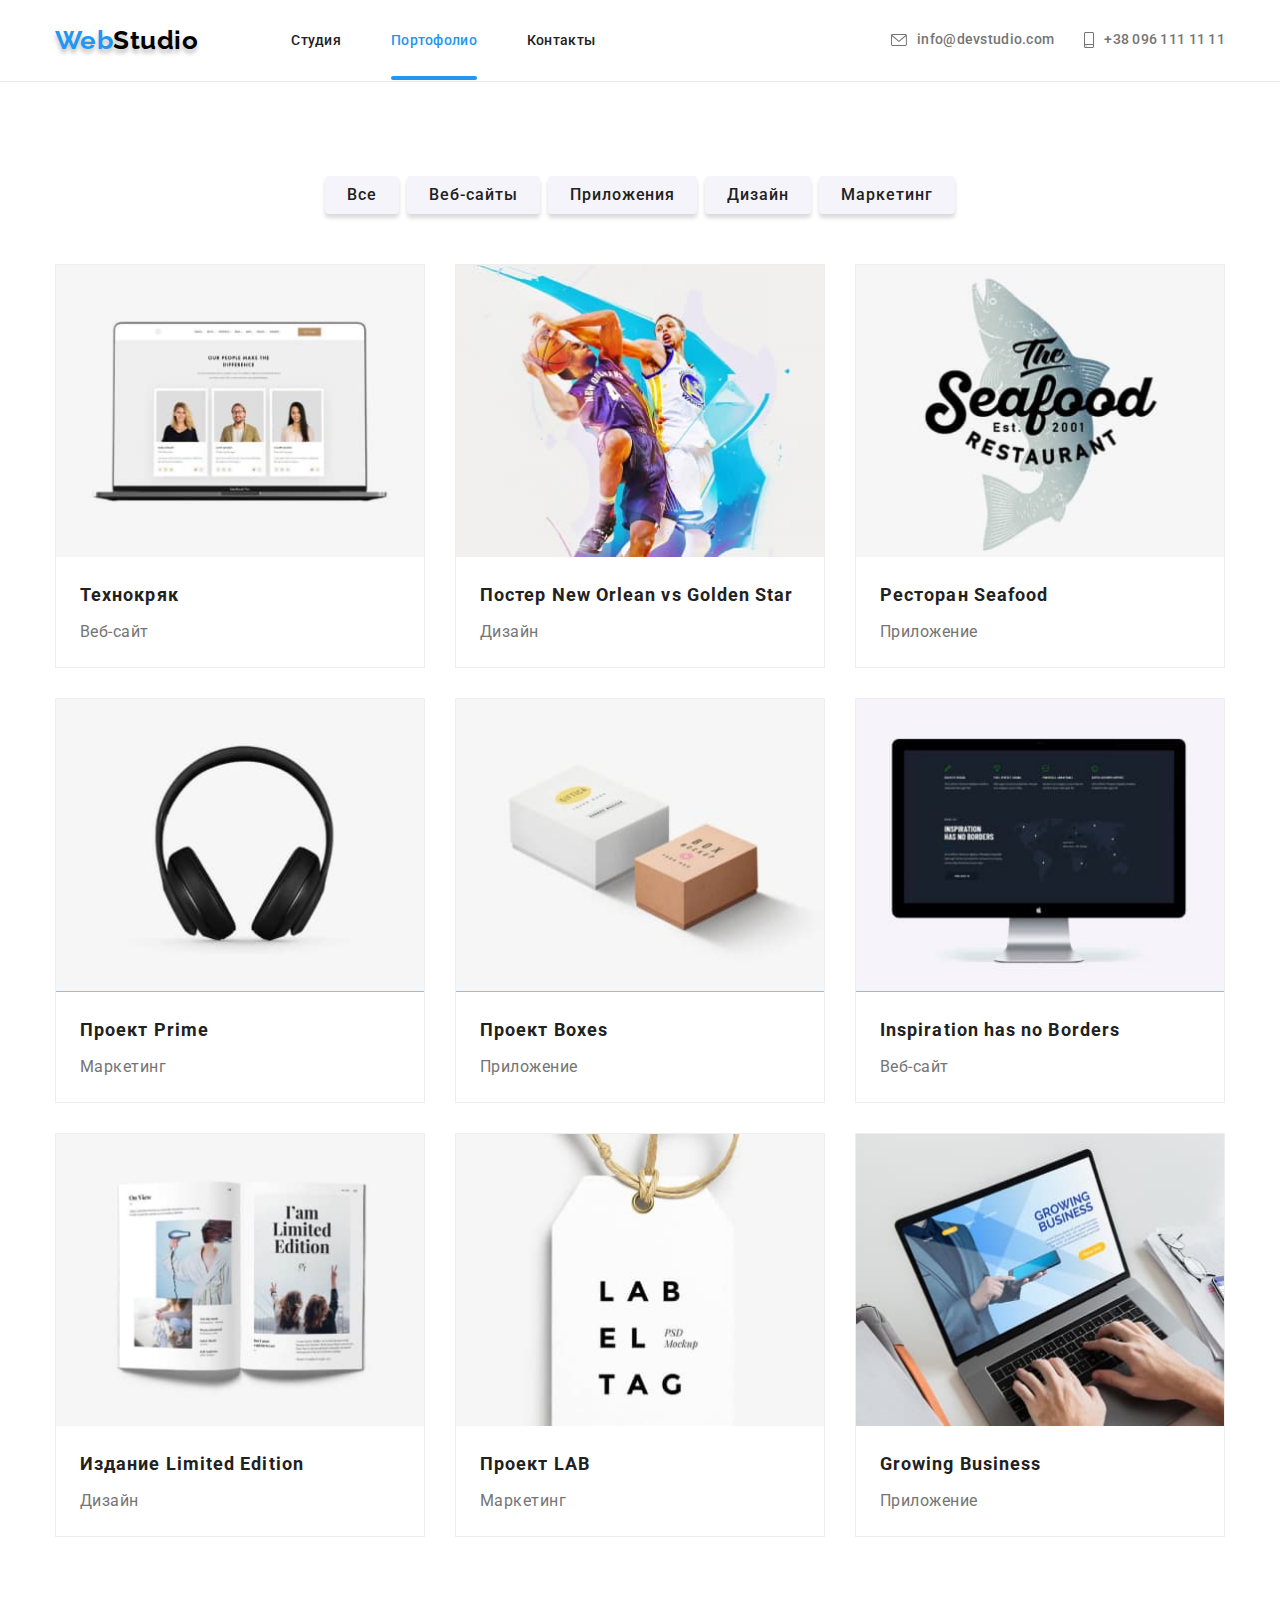
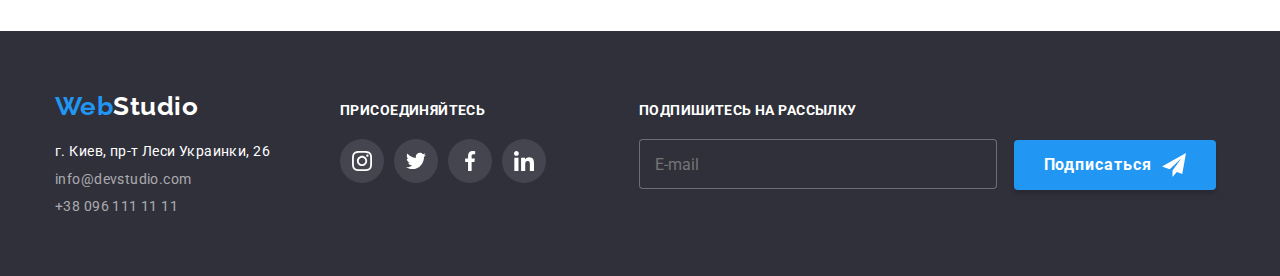
==== commit ab728b4f: "Фиксит баг с моб меню" ====
--- a/portfolio.html
+++ b/portfolio.html
@@ -379,5 +379,7 @@
         </div>
     </footer>
 
+    <script src="./js/menu.js"></script>
+
 </body>
 </html>--- a/css/main.min.css
+++ b/css/main.min.css
@@ -1,2 +1,2 @@
-html{-webkit-box-sizing:border-box;box-sizing:border-box}*,*::before *::after{-webkit-box-sizing:inherit;box-sizing:inherit}body{background-color:#fff;color:#757575;font-family:'Roboto', sans-serif;letter-spacing:0.03em}body.modal-open{overflow:hidden}img{display:block;max-width:100%;height:auto}button{font-family:inherit;cursor:pointer}.container{width:100%;max-width:1200px;padding-left:15px;padding-right:15px;margin-left:auto;margin-right:auto}@media screen and (min-width: 480px){.container{width:480px}}@media screen and (min-width: 768px){.container{width:768px}}@media screen and (min-width: 1200px){.container{width:1200px}}.section,.section--another-background{padding-top:60px;padding-bottom:60px}@media screen and (min-width: 1200px){.section,.section--another-background{padding-top:94px;padding-bottom:94px}}.section__title{color:#212121;font-weight:700;font-size:28px;line-height:1.17;text-align:center;margin-top:0px;margin-bottom:30px}@media screen and (min-width: 1200px){.section__title{font-size:36px;line-height:1.17;margin-bottom:50px}}.social-icon,.social-icon--left,.icon,.button-icon{fill:currentColor}.navigation,.contacts-list,.social-list,.advantages,.activity,.team,.social,.clients,.footer-contacts,.button-list,.card-list{padding:0;margin:0;list-style:none}.logo,.logo-footer{color:#000;text-decoration:none;font-family:'Raleway', sans-serif;font-weight:700;font-size:24px;line-height:1.17}.visually-hidden{position:absolute;width:1px;height:1px;margin:-1px;padding:0px;border:0px;white-space:nowrap;-webkit-clip-path:inset(100%);clip-path:inset(100%);clip:rect(0 0 0 0);overflow:hidden}.page-header{padding-top:16px;padding-bottom:16px;border-bottom:1px solid #ECECEC;background-color:#fff}@media screen and (min-width: 768px){.page-header{padding-top:25px;padding-bottom:25px}}.container__header{display:-webkit-box;display:-ms-flexbox;display:flex;-webkit-box-align:center;-ms-flex-align:center;align-items:center}.button-menu{display:-webkit-inline-box;display:-ms-inline-flexbox;display:inline-flex;margin:0;padding:0;border:none;background-color:transparent;margin-left:auto}@media screen and (min-width: 768px){.button-menu{display:none}}.button-menu__icon{fill:#212121;margin-left:auto;-webkit-transition-property:fill;transition-property:fill;-webkit-transition-duration:250ms;transition-duration:250ms;-webkit-transition-timing-function:cubic-bezier(0.4, 0, 0.2, 1);transition-timing-function:cubic-bezier(0.4, 0, 0.2, 1)}.button-menu:hover .button-menu__icon,.button-menu:focus .button-menu__icon{fill:#2196f3}.icon-cross{display:none}.button-menu.is-open .icon-cross{display:block;fill:#000}.button-menu.is-open .icon-menu{display:none}.button-menu.is-open{position:fixed;right:15px;z-index:1}.button-menu.is-open .icon-cross{-webkit-transition-property:fill;transition-property:fill;-webkit-transition-duration:250ms;transition-duration:250ms;-webkit-transition-timing-function:cubic-bezier(0.4, 0, 0.2, 1);transition-timing-function:cubic-bezier(0.4, 0, 0.2, 1)}.button-menu.is-open:hover .icon-cross{fill:#2196f3}@media screen and (max-width: 767px){.navigation-mobile{background-color:#fff;padding:48px 40px;display:none;position:fixed;top:0;left:0;width:100%;height:100%}.navigation-mobile.is-open{display:-webkit-box;display:-ms-flexbox;display:flex;-webkit-box-orient:vertical;-webkit-box-direction:normal;-ms-flex-direction:column;flex-direction:column;-webkit-box-pack:justify;-ms-flex-pack:justify;justify-content:space-between}}@media screen and (min-width: 768px){.navigation-mobile{display:-webkit-box;display:-ms-flexbox;display:flex;-webkit-box-align:center;-ms-flex-align:center;align-items:center;margin-left:auto;-webkit-box-flex:1;-ms-flex-positive:1;flex-grow:1}}@media screen and (min-width: 1200px){.navigation-mobile{display:-webkit-box;display:-ms-flexbox;display:flex;-webkit-box-align:center;-ms-flex-align:center;align-items:center;margin-left:auto;-webkit-box-flex:1;-ms-flex-positive:1;flex-grow:1}}@media screen and (max-width: 767px){.navigation{display:-webkit-box;display:-ms-flexbox;display:flex;-webkit-box-orient:vertical;-webkit-box-direction:normal;-ms-flex-direction:column;flex-direction:column;-webkit-box-flex:1;-ms-flex-positive:1;flex-grow:1;margin-bottom:auto}}@media screen and (min-width: 768px){.navigation{display:-webkit-box;display:-ms-flexbox;display:flex;-webkit-box-align:center;-ms-flex-align:center;align-items:center}}@media screen and (min-width: 1200px){.navigation{margin-right:auto}}@media screen and (max-width: 767px){.navigation__item:not(:last-child){margin-bottom:32px}}@media screen and (min-width: 768px){.navigation__item:not(:last-child){margin-right:50px}}.navigation__link{color:#212121;text-decoration:none;-webkit-box-align:center;-ms-flex-align:center;align-items:center;-webkit-box-pack:center;-ms-flex-pack:center;justify-content:center;font-weight:500;font-size:40px;line-height:1.175;letter-spacing:0.02em;padding-top:32px;padding-bottom:32px;-webkit-transition-property:color;transition-property:color;-webkit-transition-duration:250ms;transition-duration:250ms;-webkit-transition-timing-function:cubic-bezier(0.4, 0, 0.2, 1);transition-timing-function:cubic-bezier(0.4, 0, 0.2, 1)}.navigation__link:hover,.navigation__link:focus{position:relative;color:#2196f3}@media screen and (min-width: 768px){.navigation__link{font-size:14px;line-height:1.14}}.navigation__link--current{position:relative;color:#2196f3}@media screen and (min-width: 768px){.navigation__link--current::after{content:'';position:absolute;left:0;bottom:0;display:block;width:100%;height:4px;background-color:#2196f3;border-radius:2px}}@media screen and (min-width: 768px){.fdgfxgx{margin-left:auto}}@media screen and (min-width: 1200px){.fdgfxgx{margin-left:auto}}@media screen and (max-width: 767px){.contacts-list{display:-webkit-box;display:-ms-flexbox;display:flex;-webkit-box-orient:vertical;-webkit-box-direction:reverse;-ms-flex-direction:column-reverse;flex-direction:column-reverse}}@media screen and (max-width: 1199px){.contacts-list{margin-bottom:-5px;margin-top:-5px}}@media screen and (min-width: 1200px){.contacts-list{display:-webkit-box;display:-ms-flexbox;display:flex;-webkit-box-orient:horizontal;-webkit-box-direction:normal;-ms-flex-direction:row;flex-direction:row}}.contacts-list__icon{display:-webkit-box;display:-ms-flexbox;display:flex;margin-right:10px}@media screen and (max-width: 768px){.contacts-list__icon{display:none}}@media screen and (min-width: 768px){.contacts-lis__item:not(:last-child){margin-bottom:10px}}@media screen and (min-width: 1200px){.contacts-lis__item:not(:last-child){margin-bottom:0;margin-right:30px}}.contacts-list__link{display:-webkit-box;display:-ms-flexbox;display:flex;-webkit-box-align:center;-ms-flex-align:center;align-items:center;color:#757575;text-decoration:none;font-weight:500;font-size:24px;line-height:1.17;letter-spacing:0.02em;-webkit-transition-property:color;transition-property:color;-webkit-transition-duration:250ms;transition-duration:250ms;-webkit-transition-timing-function:cubic-bezier(0.4, 0, 0.2, 1);transition-timing-function:cubic-bezier(0.4, 0, 0.2, 1)}.contacts-list__link:hover,.contacts-list__link:focus{color:#2196f3}@media screen and (min-width: 768px){.contacts-list__link{font-size:12px}}@media screen and (min-width: 1200px){.contacts-list__link{font-size:14px;line-height:1.14}}@media screen and (max-width: 767px){.contacts-list__link--color{color:#2196f3;font-size:34px;line-height:1.176;margin-bottom:32px}}.social-list{display:-webkit-box;display:-ms-flexbox;display:flex;-webkit-box-align:center;-ms-flex-align:center;align-items:center;-ms-flex-wrap:wrap;flex-wrap:wrap;margin-top:64px}@media screen and (min-width: 768px){.social-list{display:none}}.social-list__item:not(:last-child){margin-right:10px;border-right:1px solid rgba(33,33,33,0.2);padding-right:10px}.social-list__link{color:#2196f3;text-decoration:none;font-weight:500;font-size:18px;line-height:1.22;letter-spacing:0.02em}.logo{margin-right:93px;text-shadow:0px 4px 4px rgba(0,0,0,0.25)}@media screen and (min-width: 1200px){.logo{font-size:26px;line-height:1.19}}.logo__web{color:#2196f3}.logo-footer{color:#fff;-webkit-box-pack:center;-ms-flex-pack:center;justify-content:center;margin-bottom:20px;display:-webkit-box;display:-ms-flexbox;display:flex}@media screen and (min-width: 1200px){.logo-footer{font-size:26px;line-height:1.19;-webkit-box-pack:start;-ms-flex-pack:start;justify-content:flex-start}}.section-main__title{color:#fff;font-weight:900;font-size:26px;line-height:1.615;letter-spacing:0.06em;text-transform:uppercase;margin-top:0px;margin-bottom:30px}@media screen and (min-width: 1200px){.section-main__title{font-size:44px;line-height:1.36}}.section-main{max-width:1600px;margin-right:auto;margin-left:auto;padding:200px 0;text-align:center;background-color:#C4C4C4;background-image:-webkit-gradient(linear, left top, right top, from(rgba(47,48,58,0.4)), to(rgba(47,48,58,0.4))),url("../images/hero1600.jpg");background-image:linear-gradient(to right, rgba(47,48,58,0.4), rgba(47,48,58,0.4)),url("../images/hero1600.jpg");background-repeat:no-repeat;background-size:cover;background-position:center}@media screen and (max-width: 767px){.section-main{background-image:-webkit-gradient(linear, left top, right top, from(rgba(47,48,58,0.4)), to(rgba(47,48,58,0.4))),url("../images/hero480.jpg");background-image:linear-gradient(to right, rgba(47,48,58,0.4), rgba(47,48,58,0.4)),url("../images/hero480.jpg")}}@media screen and (min-width: 768px){.section-main{background-image:-webkit-gradient(linear, left top, right top, from(rgba(47,48,58,0.4)), to(rgba(47,48,58,0.4))),url("../images/hero768.jpg");background-image:linear-gradient(to right, rgba(47,48,58,0.4), rgba(47,48,58,0.4)),url("../images/hero768.jpg")}}@media screen and (min-width: 1200px){.section-main{background-image:-webkit-gradient(linear, left top, right top, from(rgba(47,48,58,0.4)), to(rgba(47,48,58,0.4))),url("../images/hero1600.jpg");background-image:linear-gradient(to right, rgba(47,48,58,0.4), rgba(47,48,58,0.4)),url("../images/hero1600.jpg")}}@media screen and (min-device-pixel-ratino: 2) and (max-width: 767px), screen and (-webkit-min-device-pixel-ratio: 2) and (max-width: 767px), screen and (min-resolution: 192dpi) and (max-width: 767px), screen and (min-resolution: 2dppx) and (max-width: 767px){.section-main{background-image:-webkit-gradient(linear, left top, right top, from(rgba(47,48,58,0.4)), to(rgba(47,48,58,0.4))),url("../images/hero480@2x.jpg");background-image:linear-gradient(to right, rgba(47,48,58,0.4), rgba(47,48,58,0.4)),url("../images/hero480@2x.jpg")}}@media screen and (min-device-pixel-ratino: 2) and (min-width: 768px), screen and (-webkit-min-device-pixel-ratio: 2) and (min-width: 768px), screen and (min-resolution: 192dpi) and (min-width: 768px), screen and (min-resolution: 2dppx) and (min-width: 768px){.section-main{background-image:-webkit-gradient(linear, left top, right top, from(rgba(47,48,58,0.4)), to(rgba(47,48,58,0.4))),url("../images/hero768@2x.jpg");background-image:linear-gradient(to right, rgba(47,48,58,0.4), rgba(47,48,58,0.4)),url("../images/hero768@2x.jpg")}}@media screen and (min-device-pixel-ratino: 2) and (min-width: 1200px), screen and (-webkit-min-device-pixel-ratio: 2) and (min-width: 1200px), screen and (min-resolution: 192dpi) and (min-width: 1200px), screen and (min-resolution: 2dppx) and (min-width: 1200px){.section-main{background-image:-webkit-gradient(linear, left top, right top, from(rgba(47,48,58,0.4)), to(rgba(47,48,58,0.4))),url("../images/hero1600@2x.jpg");background-image:linear-gradient(to right, rgba(47,48,58,0.4), rgba(47,48,58,0.4)),url("../images/hero1600@2x.jpg")}}.button,.button--secondary{display:-webkit-inline-box;display:-ms-inline-flexbox;display:inline-flex;-webkit-box-align:center;-ms-flex-align:center;align-items:center;text-align:center;margin-right:auto;margin-left:auto;padding:10px 30px;font-weight:700;font-size:16px;line-height:1.88;letter-spacing:0.06em;color:#fff;background-color:#2196f3;-webkit-box-shadow:0px 4px 4px rgba(0,0,0,0.15);box-shadow:0px 4px 4px rgba(0,0,0,0.15);border-radius:4px;border:none;-webkit-transition-property:background-color;transition-property:background-color;-webkit-transition-duration:250ms;transition-duration:250ms;-webkit-transition-timing-function:cubic-bezier(0.4, 0, 0.2, 1);transition-timing-function:cubic-bezier(0.4, 0, 0.2, 1)}.button:hover,.button--secondary:hover,.button:focus,.button--secondary:focus{background-color:#188CE8}@media screen and (min-width: 768px){.advantages{display:-webkit-box;display:-ms-flexbox;display:flex;-webkit-box-pack:center;-ms-flex-pack:center;justify-content:center;-ms-flex-wrap:wrap;flex-wrap:wrap;margin:-15px}}@media screen and (min-width: 1200px){.advantages{display:-webkit-box;display:-ms-flexbox;display:flex;-webkit-box-pack:center;-ms-flex-pack:center;justify-content:center;margin:-15px}}@media screen and (min-width: 768px){.advantages__item{width:calc((100% - 4 * 15px) / 2);margin:15px}}@media screen and (min-width: 1200px){.advantages__item{width:calc((100% - 8 * 15px) / 4);margin:15px}}@media screen and (max-width: 767px){.advantages__item:not(:last-child){margin-bottom:30px}}.advantages__box{display:-webkit-box;display:-ms-flexbox;display:flex;-webkit-box-pack:center;-ms-flex-pack:center;justify-content:center;-webkit-box-align:center;-ms-flex-align:center;align-items:center;width:auto;height:120px;background-color:#f5f4fa;border-radius:4px;margin-bottom:30px;margin-top:0px}.advantages__title{text-align:center;color:#212121;font-weight:700;font-size:14px;line-height:1.14;text-transform:uppercase;margin-top:0px;margin-bottom:10px}@media screen and (min-width: 768px){.advantages__title{text-align:left}}.advantages__text{font-size:14px;line-height:1.71;margin-top:0px;margin-bottom:0px}.section--no-padding-top{padding-top:0px}@media screen and (max-width: 1200px){.section--no-padding-top{display:none}}.activity{display:-webkit-box;display:-ms-flexbox;display:flex;-webkit-box-pack:justify;-ms-flex-pack:justify;justify-content:space-between}.activity__content{font-weight:700;font-size:14px;line-height:1.14;letter-spacing:0.03em;text-transform:uppercase;color:#fff;margin:0px}.activity__item{position:relative}.activity__card{display:-webkit-box;display:-ms-flexbox;display:flex;-webkit-box-align:center;-ms-flex-align:center;align-items:center;-webkit-box-pack:center;-ms-flex-pack:center;justify-content:center;width:370px;height:70px;background:rgba(47,48,58,0.8);position:absolute;bottom:0;right:0}.section--another-background{background-color:#f5f4fa}@media screen and (min-width: 768px){.team{display:-webkit-box;display:-ms-flexbox;display:flex;-webkit-box-pack:center;-ms-flex-pack:center;justify-content:center;-ms-flex-wrap:wrap;flex-wrap:wrap;margin:-15px}}@media screen and (min-width: 1200px){.team{display:-webkit-box;display:-ms-flexbox;display:flex;margin:-15px}}.team-thumb{display:-webkit-box;display:-ms-flexbox;display:flex;-webkit-box-pack:center;-ms-flex-pack:center;justify-content:center}.team-item{background:#fff;-webkit-box-shadow:0px 1px 3px rgba(0,0,0,0.12),0px 1px 1px rgba(0,0,0,0.14),0px 2px 1px rgba(0,0,0,0.2);box-shadow:0px 1px 3px rgba(0,0,0,0.12),0px 1px 1px rgba(0,0,0,0.14),0px 2px 1px rgba(0,0,0,0.2);border-radius:0px 0px 4px 4px}@media screen and (min-width: 768px){.team-item{width:calc((100% - 4 * 15px) / 2);margin:15px}}@media screen and (min-width: 1200px){.team-item{width:calc((100% - 8 * 15px) / 4);margin:15px}}@media screen and (max-width: 767px){.team-item:not(:last-child){margin-bottom:30px}}.team__card{padding-top:30px;padding-bottom:30px}.team__title{color:#212121;font-weight:500;font-size:16px;line-height:1.19;text-align:center;margin-top:0px;margin-bottom:10px}.team__text{font-size:16px;line-height:1.19;text-align:center;margin-top:0px;margin-bottom:16px}.social{display:-webkit-box;display:-ms-flexbox;display:flex;-webkit-box-pack:center;-ms-flex-pack:center;justify-content:center}.social__link,.footer-join__icon{display:-webkit-box;display:-ms-flexbox;display:flex;-webkit-box-pack:center;-ms-flex-pack:center;justify-content:center;-webkit-box-align:center;-ms-flex-align:center;align-items:center;margin:0px;padding:0px;width:44px;height:44px;border:none;border-radius:50%;background-color:#fff;color:#AFB1B8;-webkit-transition-property:background-color, color;transition-property:background-color, color;-webkit-transition-duration:250ms;transition-duration:250ms;-webkit-transition-timing-function:cubic-bezier(0.4, 0, 0.2, 1);transition-timing-function:cubic-bezier(0.4, 0, 0.2, 1)}.social__link:hover,.footer-join__icon:hover,.social__link:focus,.footer-join__icon:focus{background-color:#2196f3;color:#fff}.social__item:not(:last-child){margin-right:10px}.clients{display:-webkit-box;display:-ms-flexbox;display:flex;-ms-flex-wrap:wrap;flex-wrap:wrap;-webkit-box-pack:center;-ms-flex-pack:center;justify-content:center;margin:-15px}.clients__link{display:-webkit-box;display:-ms-flexbox;display:flex;-webkit-box-pack:center;-ms-flex-pack:center;justify-content:center;-webkit-box-align:center;-ms-flex-align:center;align-items:center;margin:0px;padding:0px;width:auto;height:92px;background-color:#fff;border:1px solid #AFB1B8;border-radius:4px;color:#AFB1B8;-webkit-transition-property:border, color;transition-property:border, color;-webkit-transition-duration:250ms;transition-duration:250ms;-webkit-transition-timing-function:cubic-bezier(0.4, 0, 0.2, 1);transition-timing-function:cubic-bezier(0.4, 0, 0.2, 1)}.clients__link:hover,.clients__link:focus{border:1px solid #2196f3;color:#2196f3}@media screen and (min-width: 480px){.clients__item{width:calc((100% - 4 * 15px) / 2);margin:15px}}@media screen and (min-width: 768px){.clients__item{width:calc((100% - 6 * 15px) / 3);margin:15px}}@media screen and (min-width: 1200px){.clients__item{width:calc((100% - 12 * 15px) / 6);margin:15px}}@media screen and (max-width: 479px){.clients__item:not(:last-child){margin-bottom:30px}}.section-footer{background-color:#2f303a;padding-top:60px;padding-bottom:60px}@media screen and (min-width: 1200px){.container--footer{display:-webkit-box;display:-ms-flexbox;display:flex;-webkit-box-align:baseline;-ms-flex-align:baseline;align-items:baseline}}@media screen and (min-width: 768px){.container-contacts--footer{display:-webkit-box;display:-ms-flexbox;display:flex;-webkit-box-align:baseline;-ms-flex-align:baseline;align-items:baseline;-webkit-box-pack:center;-ms-flex-pack:center;justify-content:center}}.container-contacts{text-align:center}@media screen and (min-width: 768px){.container-contacts{margin-right:165px}}@media screen and (min-width: 1200px){.container-contacts{text-align:left;margin-right:70px;-ms-flex-wrap:wrap;flex-wrap:wrap}}@media screen and (max-width: 1199px){.footer-contacts{margin-bottom:60px}}.footer-contacts__item:not(:last-child){margin-bottom:8px}@media screen and (min-width: 1200px){.footer-contacts__item:not(:last-child){margin-bottom:9px}}.footer-contacts__link{font-style:normal;font-size:14px;letter-spacing:0.03em;color:rgba(255,255,255,0.6);text-decoration:none;-webkit-transition-property:color;transition-property:color;-webkit-transition-duration:250ms;transition-duration:250ms;-webkit-transition-timing-function:cubic-bezier(0.4, 0, 0.2, 1);transition-timing-function:cubic-bezier(0.4, 0, 0.2, 1)}.footer-contacts__link:hover,.footer-contacts__link:focus{color:#2196f3}.footer-contacts__address{font-style:normal;color:#fff;font-size:14px;letter-spacing:0.03em;text-decoration:none;-webkit-transition-property:color;transition-property:color;-webkit-transition-duration:250ms;transition-duration:250ms;-webkit-transition-timing-function:cubic-bezier(0.4, 0, 0.2, 1);transition-timing-function:cubic-bezier(0.4, 0, 0.2, 1)}.footer-contacts__address:hover,.footer-contacts__address:focus{color:#2196f3}@media screen and (max-width: 737px){.footer-join{margin-bottom:60px}}@media screen and (min-width: 1200px){.footer-join{margin-right:93px}}.footer-join__title{text-align:center;font-weight:700;font-size:14px;line-height:1.14;letter-spacing:0.03em;text-transform:uppercase;color:#fff;margin-top:0px;margin-bottom:20px}@media screen and (min-width: 1200px){.footer-join__title{text-align:left}}.footer-join__icon{background-color:rgba(255,255,255,0.1);color:#fff}.subscription__input{display:block;width:100%;height:50px;padding:15px;margin-left:auto;margin-right:auto;border:1px solid rgba(255,255,255,0.3);border-radius:4px;font-size:16px;color:rgba(255,255,255,0.6);background-color:#2f303a}@media screen and (max-width: 1199px){.subscription__input{margin-bottom:20px}}@media screen and (min-width: 768px){.subscription__input{width:450px}}@media screen and (min-width: 1200px){.subscription__input{display:inline;width:358px;margin-right:12px}}@media screen and (max-width: 1199px){.button,.button--secondary{display:-webkit-box;display:-ms-flexbox;display:flex;margin-left:auto;margin-right:auto;-webkit-box-align:center;-ms-flex-align:center;align-items:center}}.social-icon--left{margin-left:10px}.backdrop{position:fixed;z-index:3;top:0;left:0;width:100%;height:100%;overflow-y:scroll;background:rgba(0,0,0,0.2);opacity:1;-webkit-transition:opacity 250ms cubic-bezier(0.4, 0, 0.2, 1),visibility 250ms cubic-bezier(0.4, 0, 0.2, 1);transition:opacity 250ms cubic-bezier(0.4, 0, 0.2, 1),visibility 250ms cubic-bezier(0.4, 0, 0.2, 1)}.backdrop.is-hidden{opacity:0;pointer-events:none;visibility:hidden;overflow:auto}.backdrop.is-hidden .modal{-webkit-transform:translate(-50%, -50%) scale(0.9);transform:translate(-50%, -50%) scale(0.9)}.modal{position:absolute;top:50%;left:50%;width:450px;padding:40px;background:#fff;-webkit-box-shadow:0px 1px 3px rgba(0,0,0,0.12),0px 1px 1px rgba(0,0,0,0.14),0px 2px 1px rgba(0,0,0,0.2);box-shadow:0px 1px 3px rgba(0,0,0,0.12),0px 1px 1px rgba(0,0,0,0.14),0px 2px 1px rgba(0,0,0,0.2);border-radius:4px;-webkit-transform:translate(-50%, -50%) scale(1);transform:translate(-50%, -50%) scale(1);-webkit-transition:-webkit-transform 250ms cubic-bezier(0.4, 0, 0.2, 1);transition:-webkit-transform 250ms cubic-bezier(0.4, 0, 0.2, 1);transition:transform 250ms cubic-bezier(0.4, 0, 0.2, 1);transition:transform 250ms cubic-bezier(0.4, 0, 0.2, 1), -webkit-transform 250ms cubic-bezier(0.4, 0, 0.2, 1)}@media screen and (min-width: 1200px){.modal{width:528px}}.button-close{position:absolute;top:8px;right:8px;display:-webkit-box;display:-ms-flexbox;display:flex;-webkit-box-align:center;-ms-flex-align:center;align-items:center;-webkit-box-pack:center;-ms-flex-pack:center;justify-content:center;width:30px;height:30px;border:1px solid rgba(0,0,0,0.1);border-radius:50%;padding:0;background-color:#fff}.button-close__icon{fill:#212121;-webkit-transition-property:fill;transition-property:fill;-webkit-transition-duration:250ms;transition-duration:250ms;-webkit-transition-timing-function:cubic-bezier(0.4, 0, 0.2, 1);transition-timing-function:cubic-bezier(0.4, 0, 0.2, 1)}.button-close:hover .button-close__icon,.button-close:focus .button-close__icon{fill:#2196f3}.modal__title{text-align:center;font-style:normal;font-weight:700;font-size:20px;line-height:1.5;letter-spacing:0.03em;color:#212121;margin-top:0px;margin-bottom:12px}@media screen and (min-width: 1200px){.modal__title{line-height:1.15}}.form-field{display:-webkit-box;display:-ms-flexbox;display:flex;-webkit-box-orient:vertical;-webkit-box-direction:normal;-ms-flex-direction:column;flex-direction:column;margin-bottom:10px}.form-field__label{font-size:12px;line-height:1.17;letter-spacing:0.01em;color:#757575;margin-bottom:4px}.form-field__input{padding:11px 12px 11px 42px;border:1px solid rgba(33,33,33,0.2);-webkit-box-sizing:border-box;box-sizing:border-box;border-radius:4px;width:100%;-webkit-transition-property:border;transition-property:border;-webkit-transition-duration:250ms;transition-duration:250ms;-webkit-transition-timing-function:cubic-bezier(0.4, 0, 0.2, 1);transition-timing-function:cubic-bezier(0.4, 0, 0.2, 1)}.form-field__input:hover,.form-field__input:focus{border:1px solid #2196f3}.form-field--comment{margin-bottom:20px}.form-field__block{position:relative;display:-webkit-box;display:-ms-flexbox;display:flex}.form-field__icon{position:absolute;top:50%;left:15px;-webkit-transform:translateY(-50%);transform:translateY(-50%);fill:#212121;-webkit-transition-property:fill;transition-property:fill;-webkit-transition-duration:250ms;transition-duration:250ms;-webkit-transition-timing-function:cubic-bezier(0.4, 0, 0.2, 1);transition-timing-function:cubic-bezier(0.4, 0, 0.2, 1)}.form-field__input:hover ~ .form-field__icon,.form-field__input:focus ~ .form-field__icon{fill:#2196f3}.form-field__textarea{padding:12px 16px;border:1px solid rgba(33,33,33,0.2);-webkit-box-sizing:border-box;box-sizing:border-box;border-radius:4px;resize:none;height:120px;-webkit-transition-property:border;transition-property:border;-webkit-transition-duration:250ms;transition-duration:250ms;-webkit-transition-timing-function:cubic-bezier(0.4, 0, 0.2, 1);transition-timing-function:cubic-bezier(0.4, 0, 0.2, 1)}.form-field__textarea:hover,.form-field__textarea:focus{border:1px solid #2196f3}.form-field__textarea::-webkit-input-placeholder{font-size:12px;line-height:1.17;letter-spacing:0.01em;color:rgba(117,117,117,0.5)}.form-field__textarea:-ms-input-placeholder{font-size:12px;line-height:1.17;letter-spacing:0.01em;color:rgba(117,117,117,0.5)}.form-field__textarea::-ms-input-placeholder{font-size:12px;line-height:1.17;letter-spacing:0.01em;color:rgba(117,117,117,0.5)}.form-field__textarea::placeholder{font-size:12px;line-height:1.17;letter-spacing:0.01em;color:rgba(117,117,117,0.5)}.form-checkbox{margin-bottom:30px}.form-checkbox__label{display:-webkit-box;display:-ms-flexbox;display:flex;-webkit-box-align:center;-ms-flex-align:center;align-items:center;-webkit-box-pack:center;-ms-flex-pack:center;justify-content:center;font-size:14px;line-height:1.71;letter-spacing:0.03em;color:#757575}.form-checkbox__link{color:#2196f3;padding-left:2px}.form-checkbox__icon{border:1px solid #212121;border-radius:2px;fill:#fff;margin-right:7px}.form-checkbox__input:checked+.form-checkbox__icon{fill:#fff;background-color:#2196f3;border-color:#2196f3;background-origin:border-box}.form-checkbox__input{position:absolute;width:1px;height:1px;margin:-1px;padding:0px;border:0px;white-space:nowrap;-webkit-clip-path:inset(100%);clip-path:inset(100%);clip:rect(0 0 0 0);overflow:hidden}.button--modal{display:block;padding:10px 55px}.button-list{display:-webkit-box;display:-ms-flexbox;display:flex;-ms-flex-wrap:wrap;flex-wrap:wrap;margin-bottom:40px}@media screen and (min-width: 768px){.button-list{display:-webkit-box;display:-ms-flexbox;display:flex;-webkit-box-pack:center;-ms-flex-pack:center;justify-content:center;margin-bottom:30px}}@media screen and (min-width: 1200px){.button-list{margin-bottom:50px}}.button-list__item:not(:last-child){margin-right:8px}@media screen and (max-width: 767px){.button-list__item:nth-child(-n+3){margin-bottom:15px}}.button--secondary{color:#212121;background-color:#f5f4fa;font-weight:500;font-size:16px;line-height:1.63;padding:6px 22px;-webkit-transition-property:color, background-color, -webkit-box-shadow;transition-property:color, background-color, -webkit-box-shadow;transition-property:color, background-color, box-shadow;transition-property:color, background-color, box-shadow, -webkit-box-shadow;-webkit-transition-duration:250ms;transition-duration:250ms;-webkit-transition-timing-function:cubic-bezier(0.4, 0, 0.2, 1);transition-timing-function:cubic-bezier(0.4, 0, 0.2, 1)}.button--secondary:hover,.button--secondary:focus{color:#fff;background-color:#2196f3;-webkit-box-shadow:0px 3px 1px rgba(0,0,0,0.1),0px 1px 2px rgba(0,0,0,0.08),0px 2px 2px rgba(0,0,0,0.12);box-shadow:0px 3px 1px rgba(0,0,0,0.1),0px 1px 2px rgba(0,0,0,0.08),0px 2px 2px rgba(0,0,0,0.12)}@media screen and (min-width: 768px){.card-list{display:-webkit-box;display:-ms-flexbox;display:flex;-ms-flex-wrap:wrap;flex-wrap:wrap;margin:-15px}}@media screen and (min-width: 768px){.card-list__item{width:calc((100% - 4 * 15px) / 2);margin:15px}}@media screen and (min-width: 1200px){.card-list__item{width:calc((100% - 6 * 15px) / 3);margin:15px}}@media screen and (max-width: 767px){.card-list__item:not(:last-child){margin-bottom:30px}}.card-work{display:-webkit-box;display:-ms-flexbox;display:flex;-webkit-box-orient:vertical;-webkit-box-direction:normal;-ms-flex-direction:column;flex-direction:column;height:100%;color:#757575;text-decoration:none;background-color:#fff;border:1px solid #EEEEEE;-webkit-box-sizing:border-box;box-sizing:border-box;-webkit-transition-property:-webkit-box-shadow;transition-property:-webkit-box-shadow;transition-property:box-shadow;transition-property:box-shadow, -webkit-box-shadow;-webkit-transition-duration:250ms;transition-duration:250ms;-webkit-transition-timing-function:cubic-bezier(0.4, 0, 0.2, 1);transition-timing-function:cubic-bezier(0.4, 0, 0.2, 1)}.card-work:hover,.card-work:focus{-webkit-box-shadow:0px 1px 1px rgba(0,0,0,0.12),0px 4px 4px rgba(0,0,0,0.06),1px 4px 6px rgba(0,0,0,0.16);box-shadow:0px 1px 1px rgba(0,0,0,0.12),0px 4px 4px rgba(0,0,0,0.06),1px 4px 6px rgba(0,0,0,0.16)}.card-work__article{-webkit-box-flex:1;-ms-flex-positive:1;flex-grow:1;padding:20px 24px}.card-work__title{color:#212121;font-weight:700;font-size:18px;line-height:2;letter-spacing:0.06em;margin-top:0px;margin-bottom:4px}.card-work__category{font-size:16px;line-height:1.88;margin-top:0px;margin-bottom:0px}.card-work__thumb{position:relative;overflow:hidden}.card-work__description{font-weight:400;font-size:18px;line-height:1.56;letter-spacing:0.03em;color:#fff}.card-work___overlay{position:absolute;top:0;left:0;display:-webkit-box;display:-ms-flexbox;display:flex;-webkit-box-align:center;-ms-flex-align:center;align-items:center;-webkit-box-pack:center;-ms-flex-pack:center;justify-content:center;padding:63px 24px;width:100%;height:100%;background-color:rgba(33,150,243,0.9);-webkit-transform:translateY(100%);transform:translateY(100%);-webkit-transition:-webkit-transform 250ms cubic-bezier(0.4, 0, 0.2, 1);transition:-webkit-transform 250ms cubic-bezier(0.4, 0, 0.2, 1);transition:transform 250ms cubic-bezier(0.4, 0, 0.2, 1);transition:transform 250ms cubic-bezier(0.4, 0, 0.2, 1), -webkit-transform 250ms cubic-bezier(0.4, 0, 0.2, 1)}.card-work:hover .card-work___overlay,.card-work:focus .card-work___overlay{-webkit-transform:translateY(0);transform:translateY(0)}
+html{-webkit-box-sizing:border-box;box-sizing:border-box}*,*::before *::after{-webkit-box-sizing:inherit;box-sizing:inherit}body{background-color:#fff;color:#757575;font-family:'Roboto', sans-serif;letter-spacing:0.03em}body.modal-open{overflow:hidden}img{display:block;max-width:100%;height:auto}button{font-family:inherit;cursor:pointer}.container{width:100%;max-width:1200px;padding-left:15px;padding-right:15px;margin-left:auto;margin-right:auto}@media screen and (min-width: 480px){.container{width:480px}}@media screen and (min-width: 768px){.container{width:768px}}@media screen and (min-width: 1200px){.container{width:1200px}}.section,.section--another-background{padding-top:60px;padding-bottom:60px}@media screen and (min-width: 1200px){.section,.section--another-background{padding-top:94px;padding-bottom:94px}}.section__title{color:#212121;font-weight:700;font-size:28px;line-height:1.17;text-align:center;margin-top:0px;margin-bottom:30px}@media screen and (min-width: 1200px){.section__title{font-size:36px;line-height:1.17;margin-bottom:50px}}.social-icon,.social-icon--left,.icon,.button-icon{fill:currentColor}.navigation,.contacts-list,.social-list,.advantages,.activity,.team,.social,.clients,.footer-contacts,.button-list,.card-list{padding:0;margin:0;list-style:none}.logo,.logo-footer{color:#000;text-decoration:none;font-family:'Raleway', sans-serif;font-weight:700;font-size:24px;line-height:1.17}.visually-hidden{position:absolute;width:1px;height:1px;margin:-1px;padding:0px;border:0px;white-space:nowrap;-webkit-clip-path:inset(100%);clip-path:inset(100%);clip:rect(0 0 0 0);overflow:hidden}.page-header{padding-top:16px;padding-bottom:16px;border-bottom:1px solid #ECECEC}@media screen and (min-width: 768px){.page-header{padding-top:25px;padding-bottom:25px}}.container__header{display:-webkit-box;display:-ms-flexbox;display:flex;-webkit-box-align:center;-ms-flex-align:center;align-items:center}.button-menu{display:-webkit-inline-box;display:-ms-inline-flexbox;display:inline-flex;margin:0;padding:0;border:none;background-color:transparent;margin-left:auto}@media screen and (min-width: 768px){.button-menu{display:none}}.button-menu__icon{fill:#212121;margin-left:auto;-webkit-transition-property:fill;transition-property:fill;-webkit-transition-duration:250ms;transition-duration:250ms;-webkit-transition-timing-function:cubic-bezier(0.4, 0, 0.2, 1);transition-timing-function:cubic-bezier(0.4, 0, 0.2, 1)}.button-menu:hover .button-menu__icon,.button-menu:focus .button-menu__icon{fill:#2196f3}.icon-cross{display:none}.button-menu.is-open .icon-cross{display:block;fill:#000}.button-menu.is-open .icon-menu{display:none}.button-menu.is-open{position:fixed;right:15px;z-index:5}.button-menu.is-open .icon-cross{-webkit-transition-property:fill;transition-property:fill;-webkit-transition-duration:250ms;transition-duration:250ms;-webkit-transition-timing-function:cubic-bezier(0.4, 0, 0.2, 1);transition-timing-function:cubic-bezier(0.4, 0, 0.2, 1)}.button-menu.is-open:hover .icon-cross{fill:#2196f3}@media screen and (max-width: 767px){.navigation-mobile{z-index:2;background-color:#fff;padding:48px 40px;display:none;position:fixed;top:0;left:0;width:100%;height:100%}.navigation-mobile.is-open{display:-webkit-box;display:-ms-flexbox;display:flex;-webkit-box-orient:vertical;-webkit-box-direction:normal;-ms-flex-direction:column;flex-direction:column;-webkit-box-pack:justify;-ms-flex-pack:justify;justify-content:space-between}}@media screen and (min-width: 768px){.navigation-mobile{display:-webkit-box;display:-ms-flexbox;display:flex;-webkit-box-align:center;-ms-flex-align:center;align-items:center;margin-left:auto;-webkit-box-flex:1;-ms-flex-positive:1;flex-grow:1}}@media screen and (min-width: 1200px){.navigation-mobile{display:-webkit-box;display:-ms-flexbox;display:flex;-webkit-box-align:center;-ms-flex-align:center;align-items:center;margin-left:auto;-webkit-box-flex:1;-ms-flex-positive:1;flex-grow:1}}@media screen and (max-width: 767px){.navigation{display:-webkit-box;display:-ms-flexbox;display:flex;-webkit-box-orient:vertical;-webkit-box-direction:normal;-ms-flex-direction:column;flex-direction:column;-webkit-box-flex:1;-ms-flex-positive:1;flex-grow:1;margin-bottom:auto}}@media screen and (min-width: 768px){.navigation{display:-webkit-box;display:-ms-flexbox;display:flex;-webkit-box-align:center;-ms-flex-align:center;align-items:center}}@media screen and (min-width: 1200px){.navigation{margin-right:auto}}@media screen and (max-width: 767px){.navigation__item:not(:last-child){margin-bottom:32px}}@media screen and (min-width: 768px){.navigation__item:not(:last-child){margin-right:50px}}.navigation__link{color:#212121;text-decoration:none;-webkit-box-align:center;-ms-flex-align:center;align-items:center;-webkit-box-pack:center;-ms-flex-pack:center;justify-content:center;font-weight:500;font-size:40px;line-height:1.175;letter-spacing:0.02em;padding-top:32px;padding-bottom:32px;-webkit-transition-property:color;transition-property:color;-webkit-transition-duration:250ms;transition-duration:250ms;-webkit-transition-timing-function:cubic-bezier(0.4, 0, 0.2, 1);transition-timing-function:cubic-bezier(0.4, 0, 0.2, 1)}.navigation__link:hover,.navigation__link:focus{position:relative;color:#2196f3}@media screen and (min-width: 768px){.navigation__link{font-size:14px;line-height:1.14}}.navigation__link--current{position:relative;color:#2196f3}@media screen and (min-width: 768px){.navigation__link--current::after{content:'';position:absolute;left:0;bottom:0;display:block;width:100%;height:4px;background-color:#2196f3;border-radius:2px}}@media screen and (min-width: 768px){.fdgfxgx{margin-left:auto}}@media screen and (min-width: 1200px){.fdgfxgx{margin-left:auto}}@media screen and (max-width: 767px){.contacts-list{display:-webkit-box;display:-ms-flexbox;display:flex;-webkit-box-orient:vertical;-webkit-box-direction:reverse;-ms-flex-direction:column-reverse;flex-direction:column-reverse}}@media screen and (max-width: 1199px){.contacts-list{margin-bottom:-5px;margin-top:-5px}}@media screen and (min-width: 1200px){.contacts-list{display:-webkit-box;display:-ms-flexbox;display:flex;-webkit-box-orient:horizontal;-webkit-box-direction:normal;-ms-flex-direction:row;flex-direction:row}}.contacts-list__icon{display:-webkit-box;display:-ms-flexbox;display:flex;margin-right:10px}@media screen and (max-width: 768px){.contacts-list__icon{display:none}}@media screen and (min-width: 768px){.contacts-lis__item:not(:last-child){margin-bottom:10px}}@media screen and (min-width: 1200px){.contacts-lis__item:not(:last-child){margin-bottom:0;margin-right:30px}}.contacts-list__link{display:-webkit-box;display:-ms-flexbox;display:flex;-webkit-box-align:center;-ms-flex-align:center;align-items:center;color:#757575;text-decoration:none;font-weight:500;font-size:24px;line-height:1.17;letter-spacing:0.02em;-webkit-transition-property:color;transition-property:color;-webkit-transition-duration:250ms;transition-duration:250ms;-webkit-transition-timing-function:cubic-bezier(0.4, 0, 0.2, 1);transition-timing-function:cubic-bezier(0.4, 0, 0.2, 1)}.contacts-list__link:hover,.contacts-list__link:focus{color:#2196f3}@media screen and (min-width: 768px){.contacts-list__link{font-size:12px}}@media screen and (min-width: 1200px){.contacts-list__link{font-size:14px;line-height:1.14}}@media screen and (max-width: 767px){.contacts-list__link--color{color:#2196f3;font-size:34px;line-height:1.176;margin-bottom:32px}}.social-list{display:-webkit-box;display:-ms-flexbox;display:flex;-webkit-box-align:center;-ms-flex-align:center;align-items:center;-ms-flex-wrap:wrap;flex-wrap:wrap;margin-top:64px}@media screen and (min-width: 768px){.social-list{display:none}}.social-list__item:not(:last-child){margin-right:10px;border-right:1px solid rgba(33,33,33,0.2);padding-right:10px}.social-list__link{color:#2196f3;text-decoration:none;font-weight:500;font-size:18px;line-height:1.22;letter-spacing:0.02em}.logo{margin-right:93px;text-shadow:0px 4px 4px rgba(0,0,0,0.25)}@media screen and (min-width: 1200px){.logo{font-size:26px;line-height:1.19}}.logo__web{color:#2196f3}.logo-footer{color:#fff;-webkit-box-pack:center;-ms-flex-pack:center;justify-content:center;margin-bottom:20px;display:-webkit-box;display:-ms-flexbox;display:flex}@media screen and (min-width: 1200px){.logo-footer{font-size:26px;line-height:1.19;-webkit-box-pack:start;-ms-flex-pack:start;justify-content:flex-start}}.section-main__title{color:#fff;font-weight:900;font-size:26px;line-height:1.615;letter-spacing:0.06em;text-transform:uppercase;margin-top:0px;margin-bottom:30px}@media screen and (min-width: 1200px){.section-main__title{font-size:44px;line-height:1.36}}.section-main{max-width:1600px;margin-right:auto;margin-left:auto;padding:200px 0;text-align:center;background-color:#C4C4C4;background-image:-webkit-gradient(linear, left top, right top, from(rgba(47,48,58,0.4)), to(rgba(47,48,58,0.4))),url("../images/hero1600.jpg");background-image:linear-gradient(to right, rgba(47,48,58,0.4), rgba(47,48,58,0.4)),url("../images/hero1600.jpg");background-repeat:no-repeat;background-size:cover;background-position:center}@media screen and (max-width: 767px){.section-main{background-image:-webkit-gradient(linear, left top, right top, from(rgba(47,48,58,0.4)), to(rgba(47,48,58,0.4))),url("../images/hero480.jpg");background-image:linear-gradient(to right, rgba(47,48,58,0.4), rgba(47,48,58,0.4)),url("../images/hero480.jpg")}}@media screen and (min-width: 768px){.section-main{background-image:-webkit-gradient(linear, left top, right top, from(rgba(47,48,58,0.4)), to(rgba(47,48,58,0.4))),url("../images/hero768.jpg");background-image:linear-gradient(to right, rgba(47,48,58,0.4), rgba(47,48,58,0.4)),url("../images/hero768.jpg")}}@media screen and (min-width: 1200px){.section-main{background-image:-webkit-gradient(linear, left top, right top, from(rgba(47,48,58,0.4)), to(rgba(47,48,58,0.4))),url("../images/hero1600.jpg");background-image:linear-gradient(to right, rgba(47,48,58,0.4), rgba(47,48,58,0.4)),url("../images/hero1600.jpg")}}@media screen and (min-device-pixel-ratino: 2) and (max-width: 767px), screen and (-webkit-min-device-pixel-ratio: 2) and (max-width: 767px), screen and (min-resolution: 192dpi) and (max-width: 767px), screen and (min-resolution: 2dppx) and (max-width: 767px){.section-main{background-image:-webkit-gradient(linear, left top, right top, from(rgba(47,48,58,0.4)), to(rgba(47,48,58,0.4))),url("../images/hero480@2x.jpg");background-image:linear-gradient(to right, rgba(47,48,58,0.4), rgba(47,48,58,0.4)),url("../images/hero480@2x.jpg")}}@media screen and (min-device-pixel-ratino: 2) and (min-width: 768px), screen and (-webkit-min-device-pixel-ratio: 2) and (min-width: 768px), screen and (min-resolution: 192dpi) and (min-width: 768px), screen and (min-resolution: 2dppx) and (min-width: 768px){.section-main{background-image:-webkit-gradient(linear, left top, right top, from(rgba(47,48,58,0.4)), to(rgba(47,48,58,0.4))),url("../images/hero768@2x.jpg");background-image:linear-gradient(to right, rgba(47,48,58,0.4), rgba(47,48,58,0.4)),url("../images/hero768@2x.jpg")}}@media screen and (min-device-pixel-ratino: 2) and (min-width: 1200px), screen and (-webkit-min-device-pixel-ratio: 2) and (min-width: 1200px), screen and (min-resolution: 192dpi) and (min-width: 1200px), screen and (min-resolution: 2dppx) and (min-width: 1200px){.section-main{background-image:-webkit-gradient(linear, left top, right top, from(rgba(47,48,58,0.4)), to(rgba(47,48,58,0.4))),url("../images/hero1600@2x.jpg");background-image:linear-gradient(to right, rgba(47,48,58,0.4), rgba(47,48,58,0.4)),url("../images/hero1600@2x.jpg")}}.button,.button--secondary{display:-webkit-inline-box;display:-ms-inline-flexbox;display:inline-flex;-webkit-box-align:center;-ms-flex-align:center;align-items:center;text-align:center;margin-right:auto;margin-left:auto;padding:10px 30px;font-weight:700;font-size:16px;line-height:1.88;letter-spacing:0.06em;color:#fff;background-color:#2196f3;-webkit-box-shadow:0px 4px 4px rgba(0,0,0,0.15);box-shadow:0px 4px 4px rgba(0,0,0,0.15);border-radius:4px;border:none;-webkit-transition-property:background-color;transition-property:background-color;-webkit-transition-duration:250ms;transition-duration:250ms;-webkit-transition-timing-function:cubic-bezier(0.4, 0, 0.2, 1);transition-timing-function:cubic-bezier(0.4, 0, 0.2, 1)}.button:hover,.button--secondary:hover,.button:focus,.button--secondary:focus{background-color:#188CE8}@media screen and (min-width: 768px){.advantages{display:-webkit-box;display:-ms-flexbox;display:flex;-webkit-box-pack:center;-ms-flex-pack:center;justify-content:center;-ms-flex-wrap:wrap;flex-wrap:wrap;margin:-15px}}@media screen and (min-width: 1200px){.advantages{display:-webkit-box;display:-ms-flexbox;display:flex;-webkit-box-pack:center;-ms-flex-pack:center;justify-content:center;margin:-15px}}@media screen and (min-width: 768px){.advantages__item{width:calc((100% - 4 * 15px) / 2);margin:15px}}@media screen and (min-width: 1200px){.advantages__item{width:calc((100% - 8 * 15px) / 4);margin:15px}}@media screen and (max-width: 767px){.advantages__item:not(:last-child){margin-bottom:30px}}.advantages__box{display:-webkit-box;display:-ms-flexbox;display:flex;-webkit-box-pack:center;-ms-flex-pack:center;justify-content:center;-webkit-box-align:center;-ms-flex-align:center;align-items:center;width:auto;height:120px;background-color:#f5f4fa;border-radius:4px;margin-bottom:30px;margin-top:0px}.advantages__title{text-align:center;color:#212121;font-weight:700;font-size:14px;line-height:1.14;text-transform:uppercase;margin-top:0px;margin-bottom:10px}@media screen and (min-width: 768px){.advantages__title{text-align:left}}.advantages__text{font-size:14px;line-height:1.71;margin-top:0px;margin-bottom:0px}.section--no-padding-top{padding-top:0px}@media screen and (max-width: 1200px){.section--no-padding-top{display:none}}.activity{display:-webkit-box;display:-ms-flexbox;display:flex;-webkit-box-pack:justify;-ms-flex-pack:justify;justify-content:space-between}.activity__content{font-weight:700;font-size:14px;line-height:1.14;letter-spacing:0.03em;text-transform:uppercase;color:#fff;margin:0px}.activity__item{position:relative}.activity__card{display:-webkit-box;display:-ms-flexbox;display:flex;-webkit-box-align:center;-ms-flex-align:center;align-items:center;-webkit-box-pack:center;-ms-flex-pack:center;justify-content:center;width:370px;height:70px;background:rgba(47,48,58,0.8);position:absolute;bottom:0;right:0}.section--another-background{background-color:#f5f4fa}@media screen and (min-width: 768px){.team{display:-webkit-box;display:-ms-flexbox;display:flex;-webkit-box-pack:center;-ms-flex-pack:center;justify-content:center;-ms-flex-wrap:wrap;flex-wrap:wrap;margin:-15px}}@media screen and (min-width: 1200px){.team{display:-webkit-box;display:-ms-flexbox;display:flex;margin:-15px}}.team-thumb{display:-webkit-box;display:-ms-flexbox;display:flex;-webkit-box-pack:center;-ms-flex-pack:center;justify-content:center}.team-item{background:#fff;-webkit-box-shadow:0px 1px 3px rgba(0,0,0,0.12),0px 1px 1px rgba(0,0,0,0.14),0px 2px 1px rgba(0,0,0,0.2);box-shadow:0px 1px 3px rgba(0,0,0,0.12),0px 1px 1px rgba(0,0,0,0.14),0px 2px 1px rgba(0,0,0,0.2);border-radius:0px 0px 4px 4px}@media screen and (min-width: 768px){.team-item{width:calc((100% - 4 * 15px) / 2);margin:15px}}@media screen and (min-width: 1200px){.team-item{width:calc((100% - 8 * 15px) / 4);margin:15px}}@media screen and (max-width: 767px){.team-item:not(:last-child){margin-bottom:30px}}.team__card{padding-top:30px;padding-bottom:30px}.team__title{color:#212121;font-weight:500;font-size:16px;line-height:1.19;text-align:center;margin-top:0px;margin-bottom:10px}.team__text{font-size:16px;line-height:1.19;text-align:center;margin-top:0px;margin-bottom:16px}.social{display:-webkit-box;display:-ms-flexbox;display:flex;-webkit-box-pack:center;-ms-flex-pack:center;justify-content:center}.social__link,.footer-join__icon{display:-webkit-box;display:-ms-flexbox;display:flex;-webkit-box-pack:center;-ms-flex-pack:center;justify-content:center;-webkit-box-align:center;-ms-flex-align:center;align-items:center;margin:0px;padding:0px;width:44px;height:44px;border:none;border-radius:50%;background-color:#fff;color:#AFB1B8;-webkit-transition-property:background-color, color;transition-property:background-color, color;-webkit-transition-duration:250ms;transition-duration:250ms;-webkit-transition-timing-function:cubic-bezier(0.4, 0, 0.2, 1);transition-timing-function:cubic-bezier(0.4, 0, 0.2, 1)}.social__link:hover,.footer-join__icon:hover,.social__link:focus,.footer-join__icon:focus{background-color:#2196f3;color:#fff}.social__item:not(:last-child){margin-right:10px}.clients{display:-webkit-box;display:-ms-flexbox;display:flex;-ms-flex-wrap:wrap;flex-wrap:wrap;-webkit-box-pack:center;-ms-flex-pack:center;justify-content:center;margin:-15px}.clients__link{display:-webkit-box;display:-ms-flexbox;display:flex;-webkit-box-pack:center;-ms-flex-pack:center;justify-content:center;-webkit-box-align:center;-ms-flex-align:center;align-items:center;margin:0px;padding:0px;width:auto;height:92px;background-color:#fff;border:1px solid #AFB1B8;border-radius:4px;color:#AFB1B8;-webkit-transition-property:border, color;transition-property:border, color;-webkit-transition-duration:250ms;transition-duration:250ms;-webkit-transition-timing-function:cubic-bezier(0.4, 0, 0.2, 1);transition-timing-function:cubic-bezier(0.4, 0, 0.2, 1)}.clients__link:hover,.clients__link:focus{border:1px solid #2196f3;color:#2196f3}@media screen and (min-width: 480px){.clients__item{width:calc((100% - 4 * 15px) / 2);margin:15px}}@media screen and (min-width: 768px){.clients__item{width:calc((100% - 6 * 15px) / 3);margin:15px}}@media screen and (min-width: 1200px){.clients__item{width:calc((100% - 12 * 15px) / 6);margin:15px}}@media screen and (max-width: 479px){.clients__item:not(:last-child){margin-bottom:30px}}.section-footer{background-color:#2f303a;padding-top:60px;padding-bottom:60px}@media screen and (min-width: 1200px){.container--footer{display:-webkit-box;display:-ms-flexbox;display:flex;-webkit-box-align:baseline;-ms-flex-align:baseline;align-items:baseline}}@media screen and (min-width: 768px){.container-contacts--footer{display:-webkit-box;display:-ms-flexbox;display:flex;-webkit-box-align:baseline;-ms-flex-align:baseline;align-items:baseline;-webkit-box-pack:center;-ms-flex-pack:center;justify-content:center}}.container-contacts{text-align:center}@media screen and (min-width: 768px){.container-contacts{margin-right:165px}}@media screen and (min-width: 1200px){.container-contacts{text-align:left;margin-right:70px;-ms-flex-wrap:wrap;flex-wrap:wrap}}@media screen and (max-width: 1199px){.footer-contacts{margin-bottom:60px}}.footer-contacts__item:not(:last-child){margin-bottom:8px}@media screen and (min-width: 1200px){.footer-contacts__item:not(:last-child){margin-bottom:9px}}.footer-contacts__link{font-style:normal;font-size:14px;letter-spacing:0.03em;color:rgba(255,255,255,0.6);text-decoration:none;-webkit-transition-property:color;transition-property:color;-webkit-transition-duration:250ms;transition-duration:250ms;-webkit-transition-timing-function:cubic-bezier(0.4, 0, 0.2, 1);transition-timing-function:cubic-bezier(0.4, 0, 0.2, 1)}.footer-contacts__link:hover,.footer-contacts__link:focus{color:#2196f3}.footer-contacts__address{font-style:normal;color:#fff;font-size:14px;letter-spacing:0.03em;text-decoration:none;-webkit-transition-property:color;transition-property:color;-webkit-transition-duration:250ms;transition-duration:250ms;-webkit-transition-timing-function:cubic-bezier(0.4, 0, 0.2, 1);transition-timing-function:cubic-bezier(0.4, 0, 0.2, 1)}.footer-contacts__address:hover,.footer-contacts__address:focus{color:#2196f3}@media screen and (max-width: 737px){.footer-join{margin-bottom:60px}}@media screen and (min-width: 1200px){.footer-join{margin-right:93px}}.footer-join__title{text-align:center;font-weight:700;font-size:14px;line-height:1.14;letter-spacing:0.03em;text-transform:uppercase;color:#fff;margin-top:0px;margin-bottom:20px}@media screen and (min-width: 1200px){.footer-join__title{text-align:left}}.footer-join__icon{background-color:rgba(255,255,255,0.1);color:#fff}.subscription__input{display:block;width:100%;height:50px;padding:15px;margin-left:auto;margin-right:auto;border:1px solid rgba(255,255,255,0.3);border-radius:4px;font-size:16px;color:rgba(255,255,255,0.6);background-color:#2f303a}@media screen and (max-width: 1199px){.subscription__input{margin-bottom:20px}}@media screen and (min-width: 768px){.subscription__input{width:450px}}@media screen and (min-width: 1200px){.subscription__input{display:inline;width:358px;margin-right:12px}}@media screen and (max-width: 1199px){.button,.button--secondary{display:-webkit-box;display:-ms-flexbox;display:flex;margin-left:auto;margin-right:auto;-webkit-box-align:center;-ms-flex-align:center;align-items:center}}.social-icon--left{margin-left:10px}.backdrop{position:fixed;z-index:3;top:0;left:0;width:100%;height:100%;overflow-y:scroll;background:rgba(0,0,0,0.2);opacity:1;-webkit-transition:opacity 250ms cubic-bezier(0.4, 0, 0.2, 1),visibility 250ms cubic-bezier(0.4, 0, 0.2, 1);transition:opacity 250ms cubic-bezier(0.4, 0, 0.2, 1),visibility 250ms cubic-bezier(0.4, 0, 0.2, 1)}.backdrop.is-hidden{opacity:0;pointer-events:none;visibility:hidden;overflow:auto}.backdrop.is-hidden .modal{-webkit-transform:translate(-50%, -50%) scale(0.9);transform:translate(-50%, -50%) scale(0.9)}.modal{position:absolute;top:50%;left:50%;width:450px;padding:40px;background:#fff;-webkit-box-shadow:0px 1px 3px rgba(0,0,0,0.12),0px 1px 1px rgba(0,0,0,0.14),0px 2px 1px rgba(0,0,0,0.2);box-shadow:0px 1px 3px rgba(0,0,0,0.12),0px 1px 1px rgba(0,0,0,0.14),0px 2px 1px rgba(0,0,0,0.2);border-radius:4px;-webkit-transform:translate(-50%, -50%) scale(1);transform:translate(-50%, -50%) scale(1);-webkit-transition:-webkit-transform 250ms cubic-bezier(0.4, 0, 0.2, 1);transition:-webkit-transform 250ms cubic-bezier(0.4, 0, 0.2, 1);transition:transform 250ms cubic-bezier(0.4, 0, 0.2, 1);transition:transform 250ms cubic-bezier(0.4, 0, 0.2, 1), -webkit-transform 250ms cubic-bezier(0.4, 0, 0.2, 1)}@media screen and (min-width: 1200px){.modal{width:528px}}.button-close{position:absolute;top:8px;right:8px;display:-webkit-box;display:-ms-flexbox;display:flex;-webkit-box-align:center;-ms-flex-align:center;align-items:center;-webkit-box-pack:center;-ms-flex-pack:center;justify-content:center;width:30px;height:30px;border:1px solid rgba(0,0,0,0.1);border-radius:50%;padding:0;background-color:#fff}.button-close__icon{fill:#212121;-webkit-transition-property:fill;transition-property:fill;-webkit-transition-duration:250ms;transition-duration:250ms;-webkit-transition-timing-function:cubic-bezier(0.4, 0, 0.2, 1);transition-timing-function:cubic-bezier(0.4, 0, 0.2, 1)}.button-close:hover .button-close__icon,.button-close:focus .button-close__icon{fill:#2196f3}.modal__title{text-align:center;font-style:normal;font-weight:700;font-size:20px;line-height:1.5;letter-spacing:0.03em;color:#212121;margin-top:0px;margin-bottom:12px}@media screen and (min-width: 1200px){.modal__title{line-height:1.15}}.form-field{display:-webkit-box;display:-ms-flexbox;display:flex;-webkit-box-orient:vertical;-webkit-box-direction:normal;-ms-flex-direction:column;flex-direction:column;margin-bottom:10px}.form-field__label{font-size:12px;line-height:1.17;letter-spacing:0.01em;color:#757575;margin-bottom:4px}.form-field__input{padding:11px 12px 11px 42px;border:1px solid rgba(33,33,33,0.2);-webkit-box-sizing:border-box;box-sizing:border-box;border-radius:4px;width:100%;-webkit-transition-property:border;transition-property:border;-webkit-transition-duration:250ms;transition-duration:250ms;-webkit-transition-timing-function:cubic-bezier(0.4, 0, 0.2, 1);transition-timing-function:cubic-bezier(0.4, 0, 0.2, 1)}.form-field__input:hover,.form-field__input:focus{border:1px solid #2196f3}.form-field--comment{margin-bottom:20px}.form-field__block{position:relative;display:-webkit-box;display:-ms-flexbox;display:flex}.form-field__icon{position:absolute;top:50%;left:15px;-webkit-transform:translateY(-50%);transform:translateY(-50%);fill:#212121;-webkit-transition-property:fill;transition-property:fill;-webkit-transition-duration:250ms;transition-duration:250ms;-webkit-transition-timing-function:cubic-bezier(0.4, 0, 0.2, 1);transition-timing-function:cubic-bezier(0.4, 0, 0.2, 1)}.form-field__input:hover ~ .form-field__icon,.form-field__input:focus ~ .form-field__icon{fill:#2196f3}.form-field__textarea{padding:12px 16px;border:1px solid rgba(33,33,33,0.2);-webkit-box-sizing:border-box;box-sizing:border-box;border-radius:4px;resize:none;height:120px;-webkit-transition-property:border;transition-property:border;-webkit-transition-duration:250ms;transition-duration:250ms;-webkit-transition-timing-function:cubic-bezier(0.4, 0, 0.2, 1);transition-timing-function:cubic-bezier(0.4, 0, 0.2, 1)}.form-field__textarea:hover,.form-field__textarea:focus{border:1px solid #2196f3}.form-field__textarea::-webkit-input-placeholder{font-size:12px;line-height:1.17;letter-spacing:0.01em;color:rgba(117,117,117,0.5)}.form-field__textarea:-ms-input-placeholder{font-size:12px;line-height:1.17;letter-spacing:0.01em;color:rgba(117,117,117,0.5)}.form-field__textarea::-ms-input-placeholder{font-size:12px;line-height:1.17;letter-spacing:0.01em;color:rgba(117,117,117,0.5)}.form-field__textarea::placeholder{font-size:12px;line-height:1.17;letter-spacing:0.01em;color:rgba(117,117,117,0.5)}.form-checkbox{margin-bottom:30px}.form-checkbox__label{display:-webkit-box;display:-ms-flexbox;display:flex;-webkit-box-align:center;-ms-flex-align:center;align-items:center;-webkit-box-pack:center;-ms-flex-pack:center;justify-content:center;font-size:14px;line-height:1.71;letter-spacing:0.03em;color:#757575}.form-checkbox__link{color:#2196f3;padding-left:2px}.form-checkbox__icon{border:1px solid #212121;border-radius:2px;fill:#fff;margin-right:7px}.form-checkbox__input:checked+.form-checkbox__icon{fill:#fff;background-color:#2196f3;border-color:#2196f3;background-origin:border-box}.form-checkbox__input{position:absolute;width:1px;height:1px;margin:-1px;padding:0px;border:0px;white-space:nowrap;-webkit-clip-path:inset(100%);clip-path:inset(100%);clip:rect(0 0 0 0);overflow:hidden}.button--modal{display:block;padding:10px 55px}.button-list{display:-webkit-box;display:-ms-flexbox;display:flex;-ms-flex-wrap:wrap;flex-wrap:wrap;margin-bottom:40px}@media screen and (min-width: 768px){.button-list{display:-webkit-box;display:-ms-flexbox;display:flex;-webkit-box-pack:center;-ms-flex-pack:center;justify-content:center;margin-bottom:30px}}@media screen and (min-width: 1200px){.button-list{margin-bottom:50px}}.button-list__item:not(:last-child){margin-right:8px}@media screen and (max-width: 767px){.button-list__item:nth-child(-n+3){margin-bottom:15px}}.button--secondary{color:#212121;background-color:#f5f4fa;font-weight:500;font-size:16px;line-height:1.63;padding:6px 22px;-webkit-transition-property:color, background-color, -webkit-box-shadow;transition-property:color, background-color, -webkit-box-shadow;transition-property:color, background-color, box-shadow;transition-property:color, background-color, box-shadow, -webkit-box-shadow;-webkit-transition-duration:250ms;transition-duration:250ms;-webkit-transition-timing-function:cubic-bezier(0.4, 0, 0.2, 1);transition-timing-function:cubic-bezier(0.4, 0, 0.2, 1)}.button--secondary:hover,.button--secondary:focus{color:#fff;background-color:#2196f3;-webkit-box-shadow:0px 3px 1px rgba(0,0,0,0.1),0px 1px 2px rgba(0,0,0,0.08),0px 2px 2px rgba(0,0,0,0.12);box-shadow:0px 3px 1px rgba(0,0,0,0.1),0px 1px 2px rgba(0,0,0,0.08),0px 2px 2px rgba(0,0,0,0.12)}@media screen and (min-width: 768px){.card-list{display:-webkit-box;display:-ms-flexbox;display:flex;-ms-flex-wrap:wrap;flex-wrap:wrap;margin:-15px}}@media screen and (min-width: 768px){.card-list__item{width:calc((100% - 4 * 15px) / 2);margin:15px}}@media screen and (min-width: 1200px){.card-list__item{width:calc((100% - 6 * 15px) / 3);margin:15px}}@media screen and (max-width: 767px){.card-list__item:not(:last-child){margin-bottom:30px}}.card-work{display:-webkit-box;display:-ms-flexbox;display:flex;-webkit-box-orient:vertical;-webkit-box-direction:normal;-ms-flex-direction:column;flex-direction:column;height:100%;color:#757575;text-decoration:none;background-color:#fff;border:1px solid #EEEEEE;-webkit-box-sizing:border-box;box-sizing:border-box;-webkit-transition-property:-webkit-box-shadow;transition-property:-webkit-box-shadow;transition-property:box-shadow;transition-property:box-shadow, -webkit-box-shadow;-webkit-transition-duration:250ms;transition-duration:250ms;-webkit-transition-timing-function:cubic-bezier(0.4, 0, 0.2, 1);transition-timing-function:cubic-bezier(0.4, 0, 0.2, 1)}.card-work:hover,.card-work:focus{-webkit-box-shadow:0px 1px 1px rgba(0,0,0,0.12),0px 4px 4px rgba(0,0,0,0.06),1px 4px 6px rgba(0,0,0,0.16);box-shadow:0px 1px 1px rgba(0,0,0,0.12),0px 4px 4px rgba(0,0,0,0.06),1px 4px 6px rgba(0,0,0,0.16)}.card-work__article{-webkit-box-flex:1;-ms-flex-positive:1;flex-grow:1;padding:20px 24px}.card-work__title{color:#212121;font-weight:700;font-size:18px;line-height:2;letter-spacing:0.06em;margin-top:0px;margin-bottom:4px}.card-work__category{font-size:16px;line-height:1.88;margin-top:0px;margin-bottom:0px}.card-work__thumb{z-index:0;position:relative;overflow:hidden}.card-work__description{font-weight:400;font-size:18px;line-height:1.56;letter-spacing:0.03em;color:#fff}.card-work___overlay{position:absolute;top:0;left:0;display:-webkit-box;display:-ms-flexbox;display:flex;-webkit-box-align:center;-ms-flex-align:center;align-items:center;-webkit-box-pack:center;-ms-flex-pack:center;justify-content:center;padding:63px 24px;width:100%;height:100%;background-color:rgba(33,150,243,0.9);-webkit-transform:translateY(100%);transform:translateY(100%);-webkit-transition:-webkit-transform 250ms cubic-bezier(0.4, 0, 0.2, 1);transition:-webkit-transform 250ms cubic-bezier(0.4, 0, 0.2, 1);transition:transform 250ms cubic-bezier(0.4, 0, 0.2, 1);transition:transform 250ms cubic-bezier(0.4, 0, 0.2, 1), -webkit-transform 250ms cubic-bezier(0.4, 0, 0.2, 1)}.card-work:hover .card-work___overlay,.card-work:focus .card-work___overlay{-webkit-transform:translateY(0);transform:translateY(0)}
 /*# sourceMappingURL=main.min.css.map */